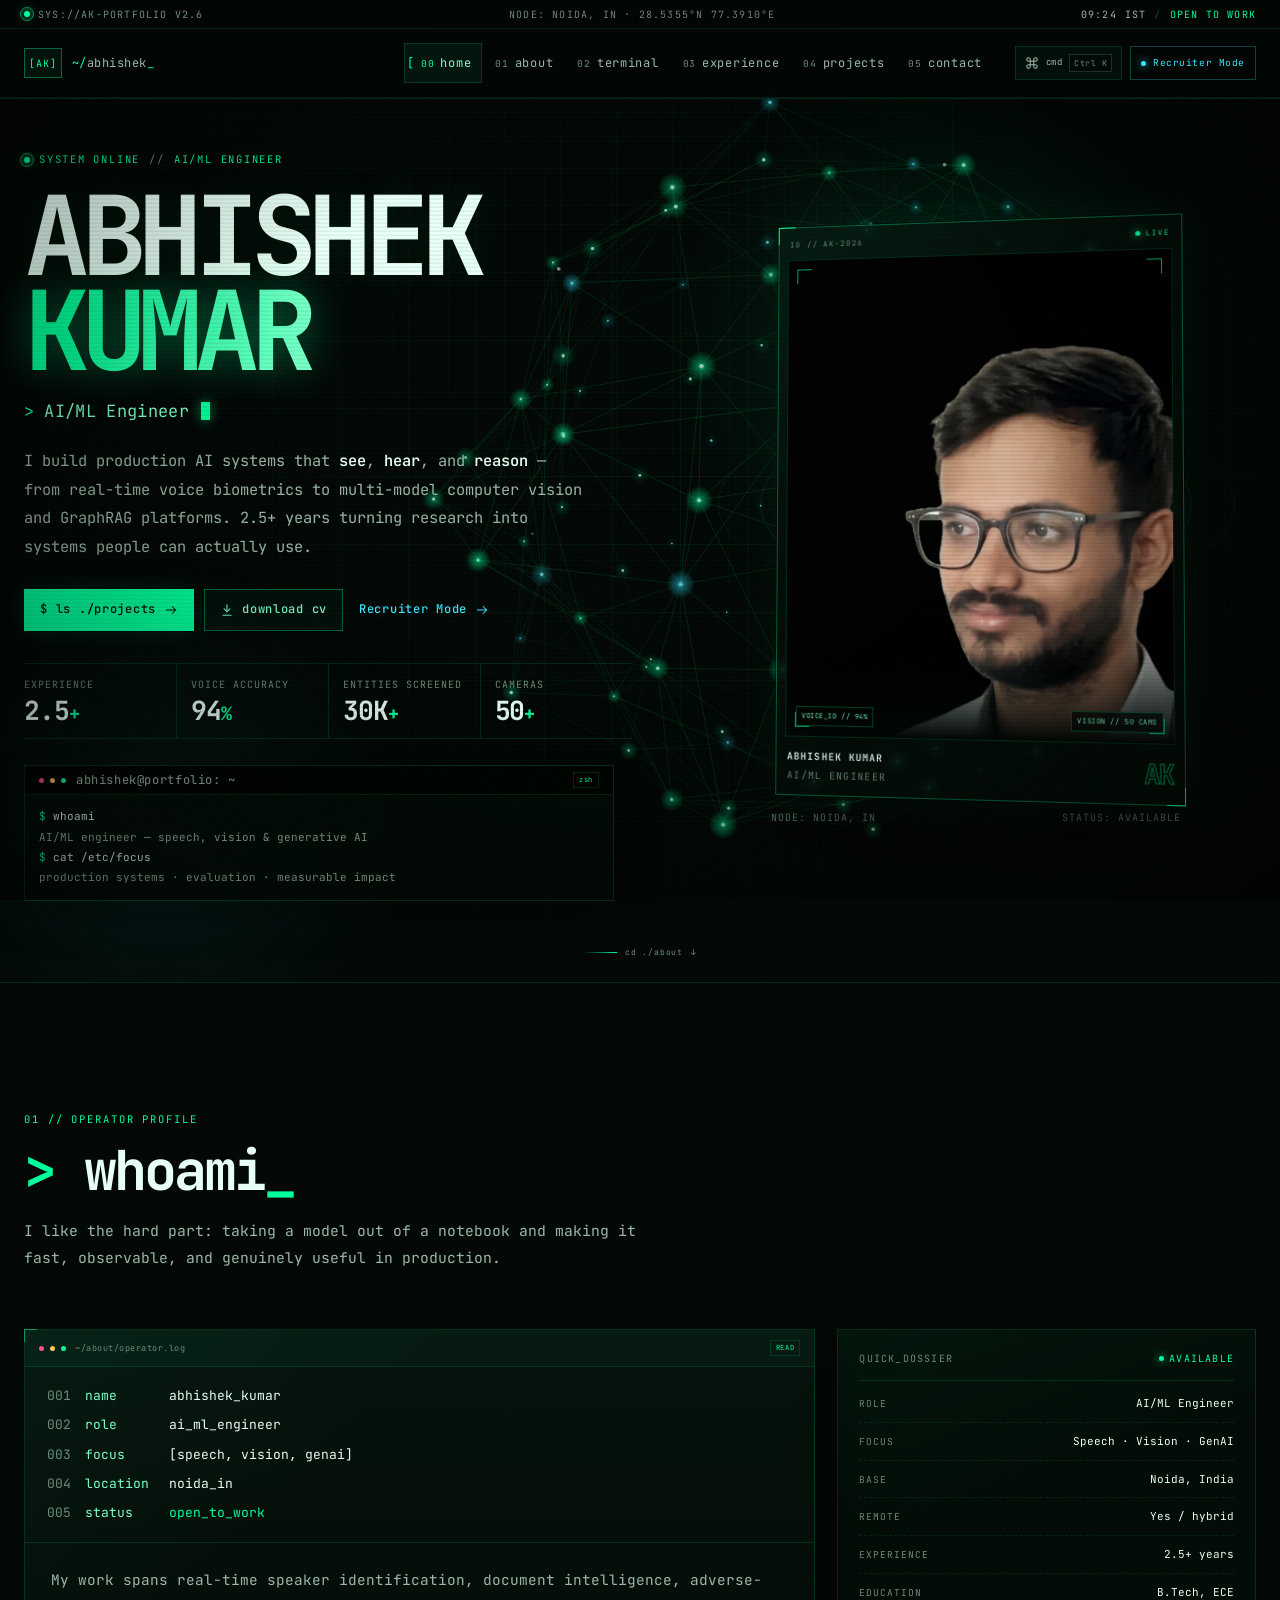
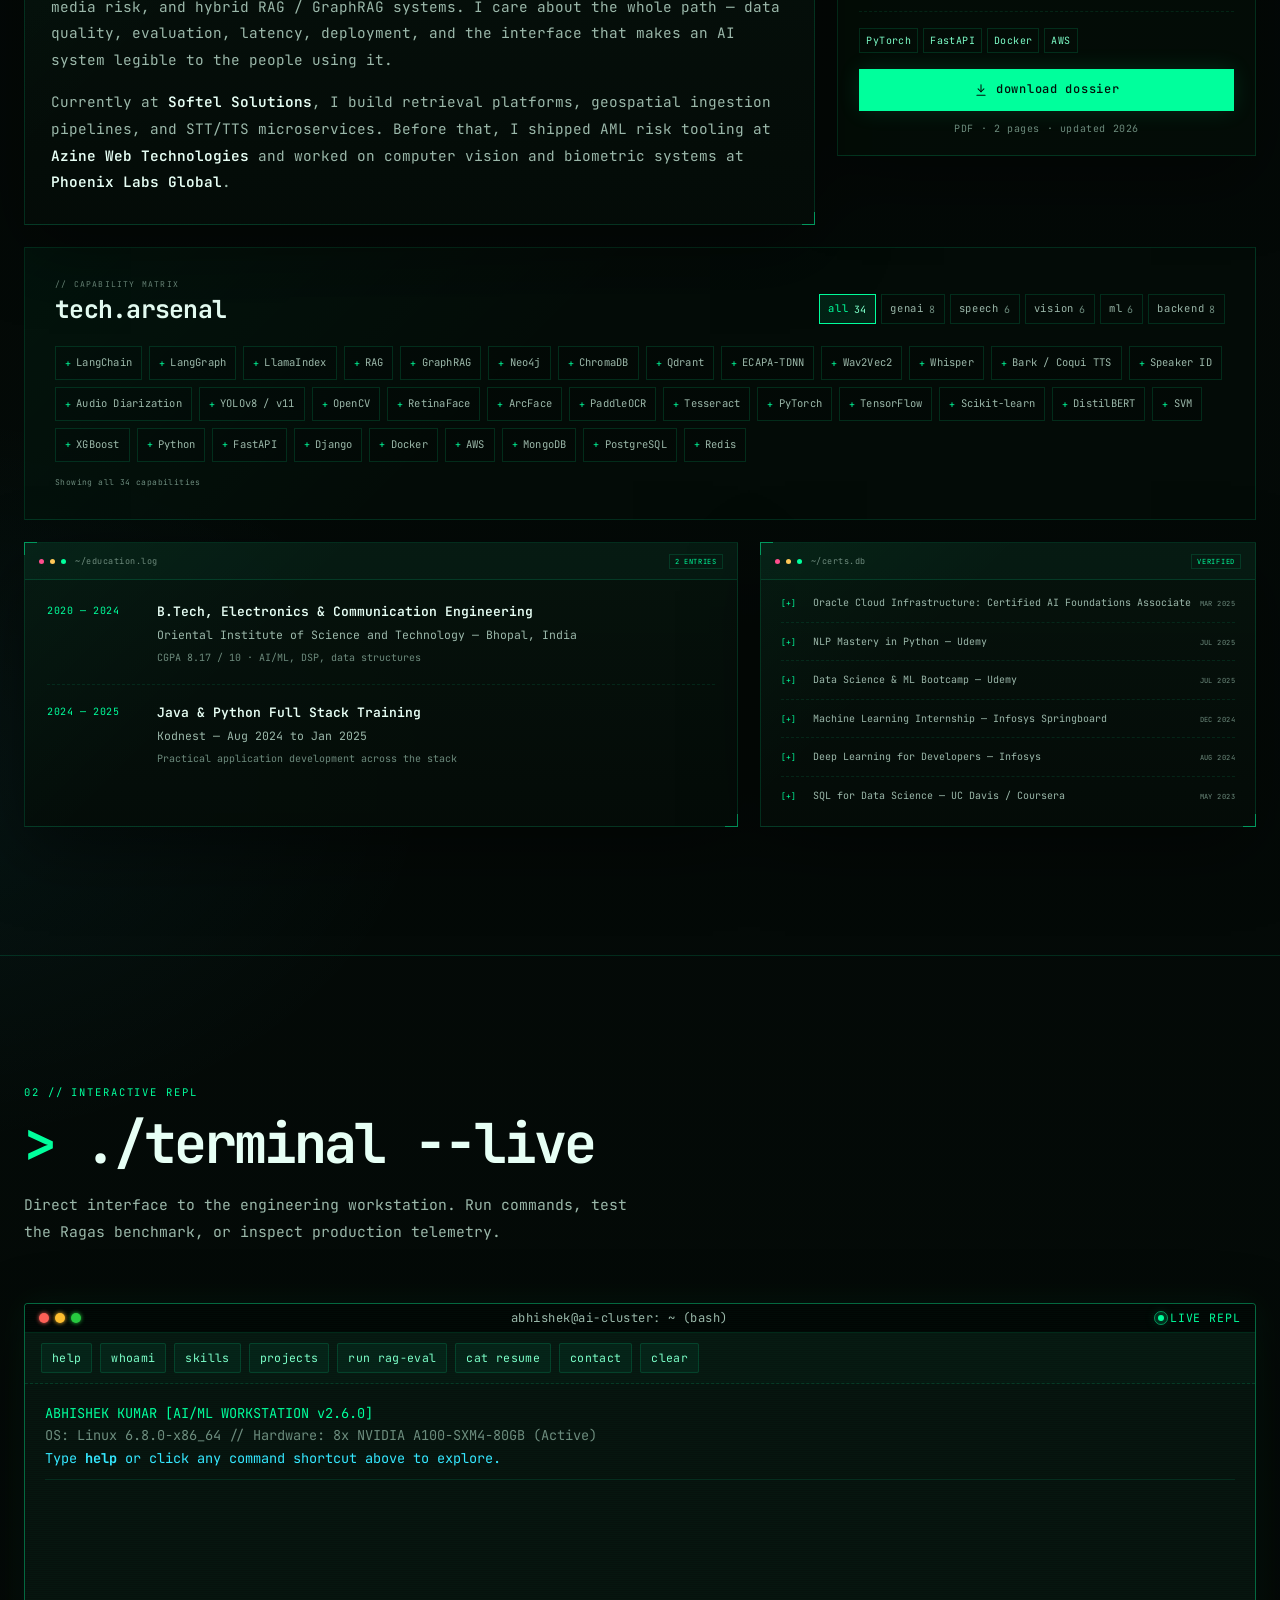
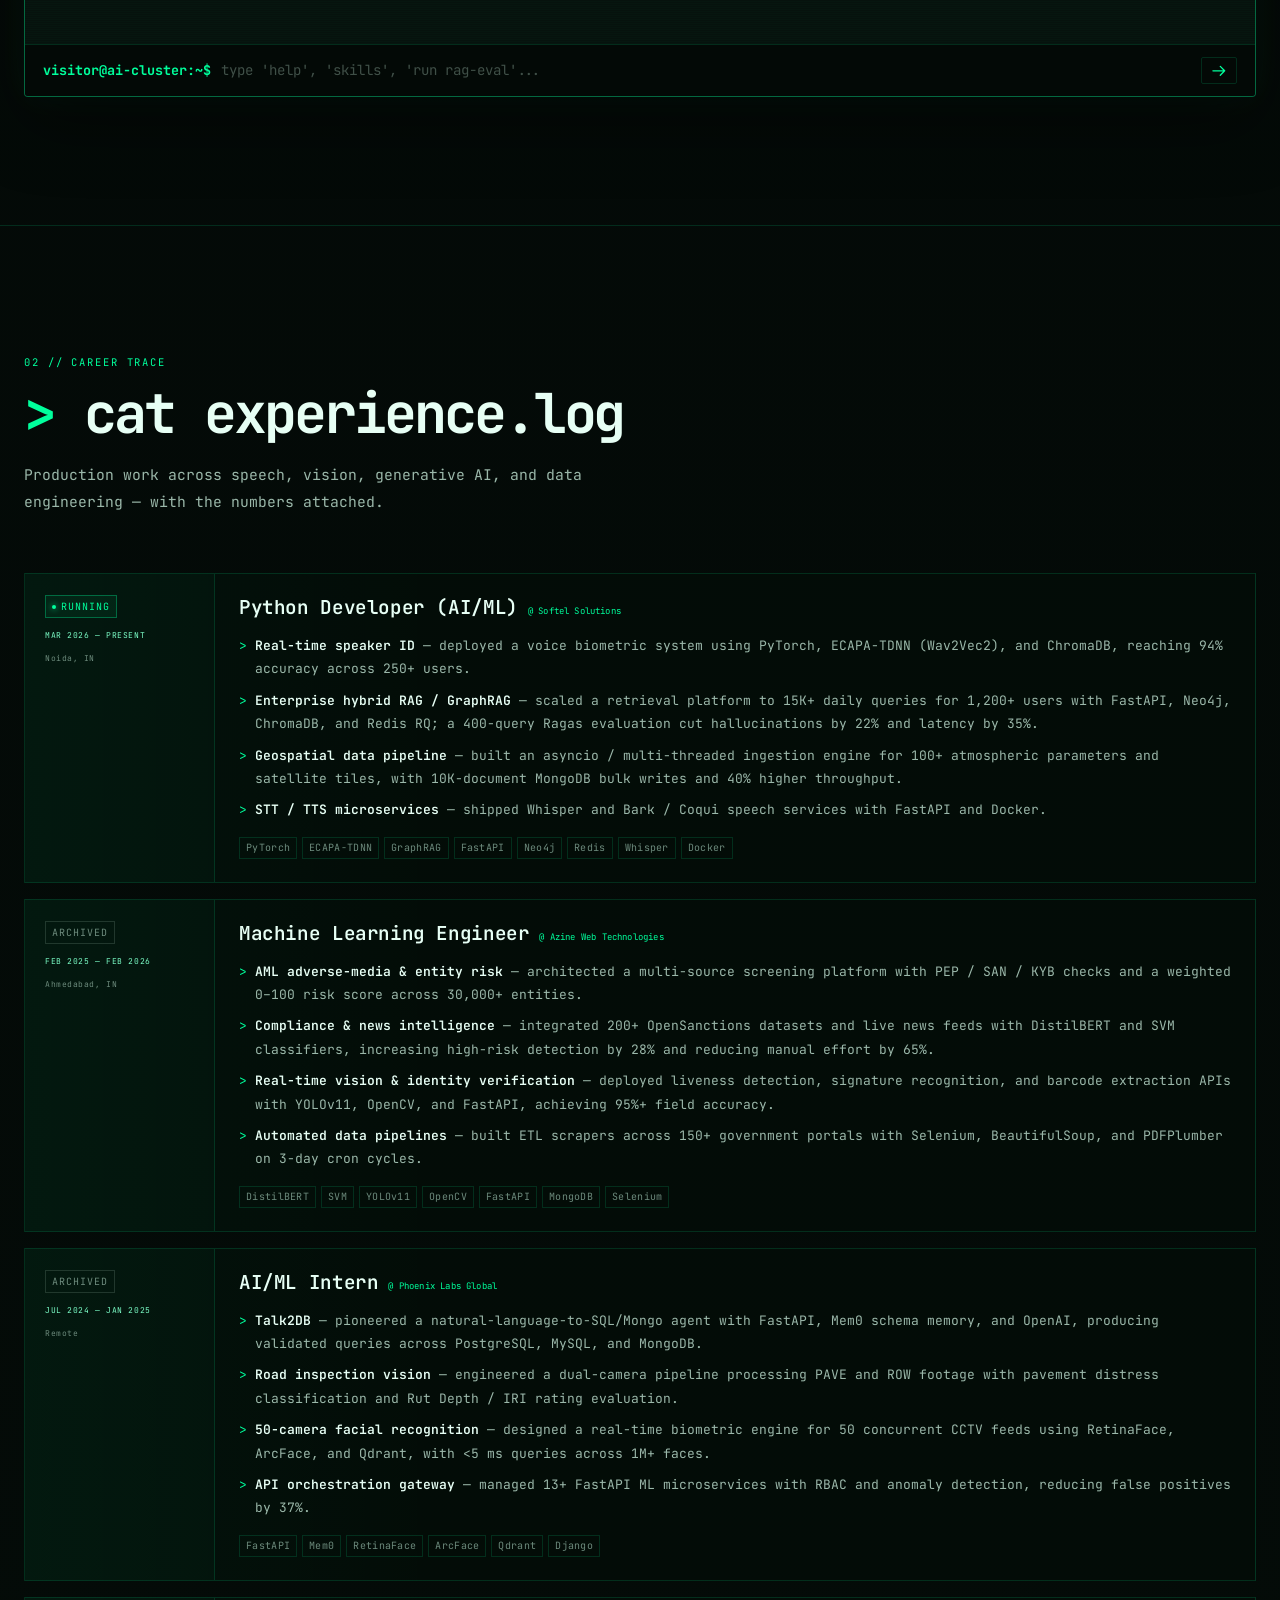
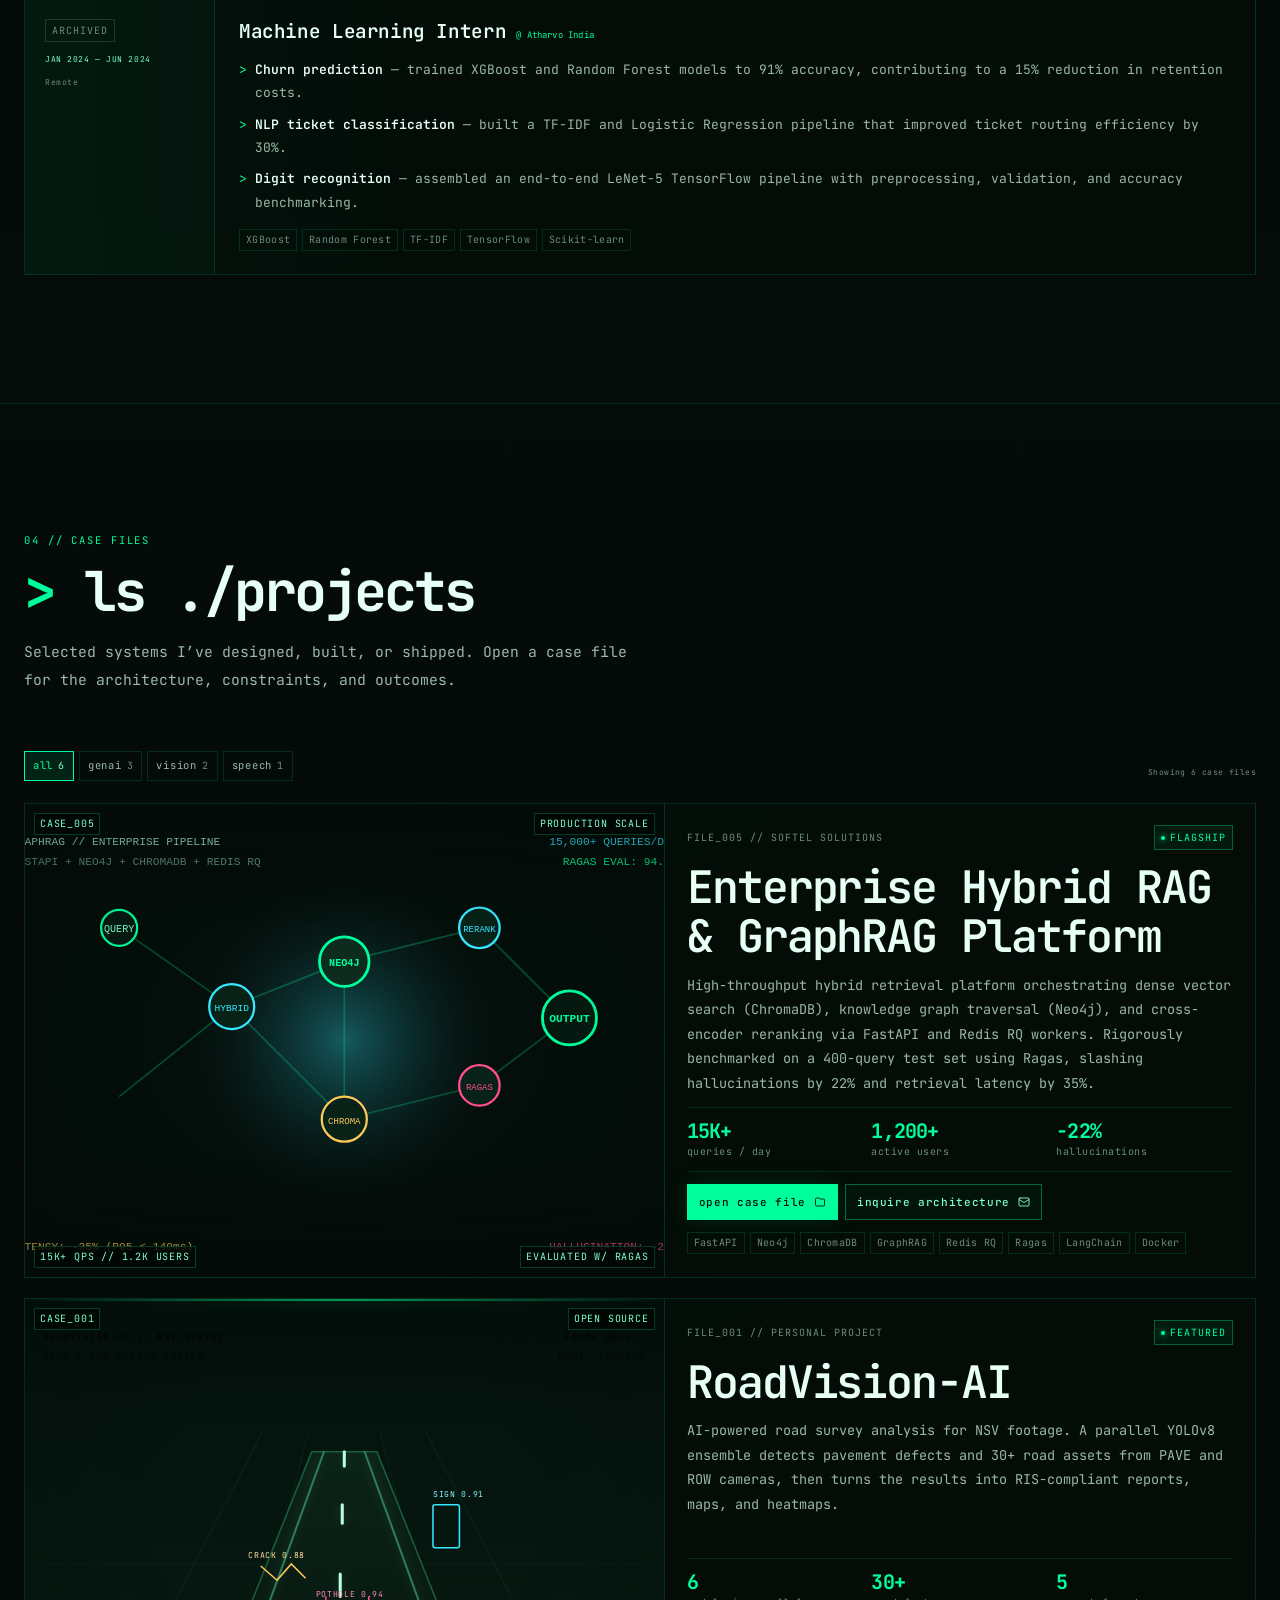
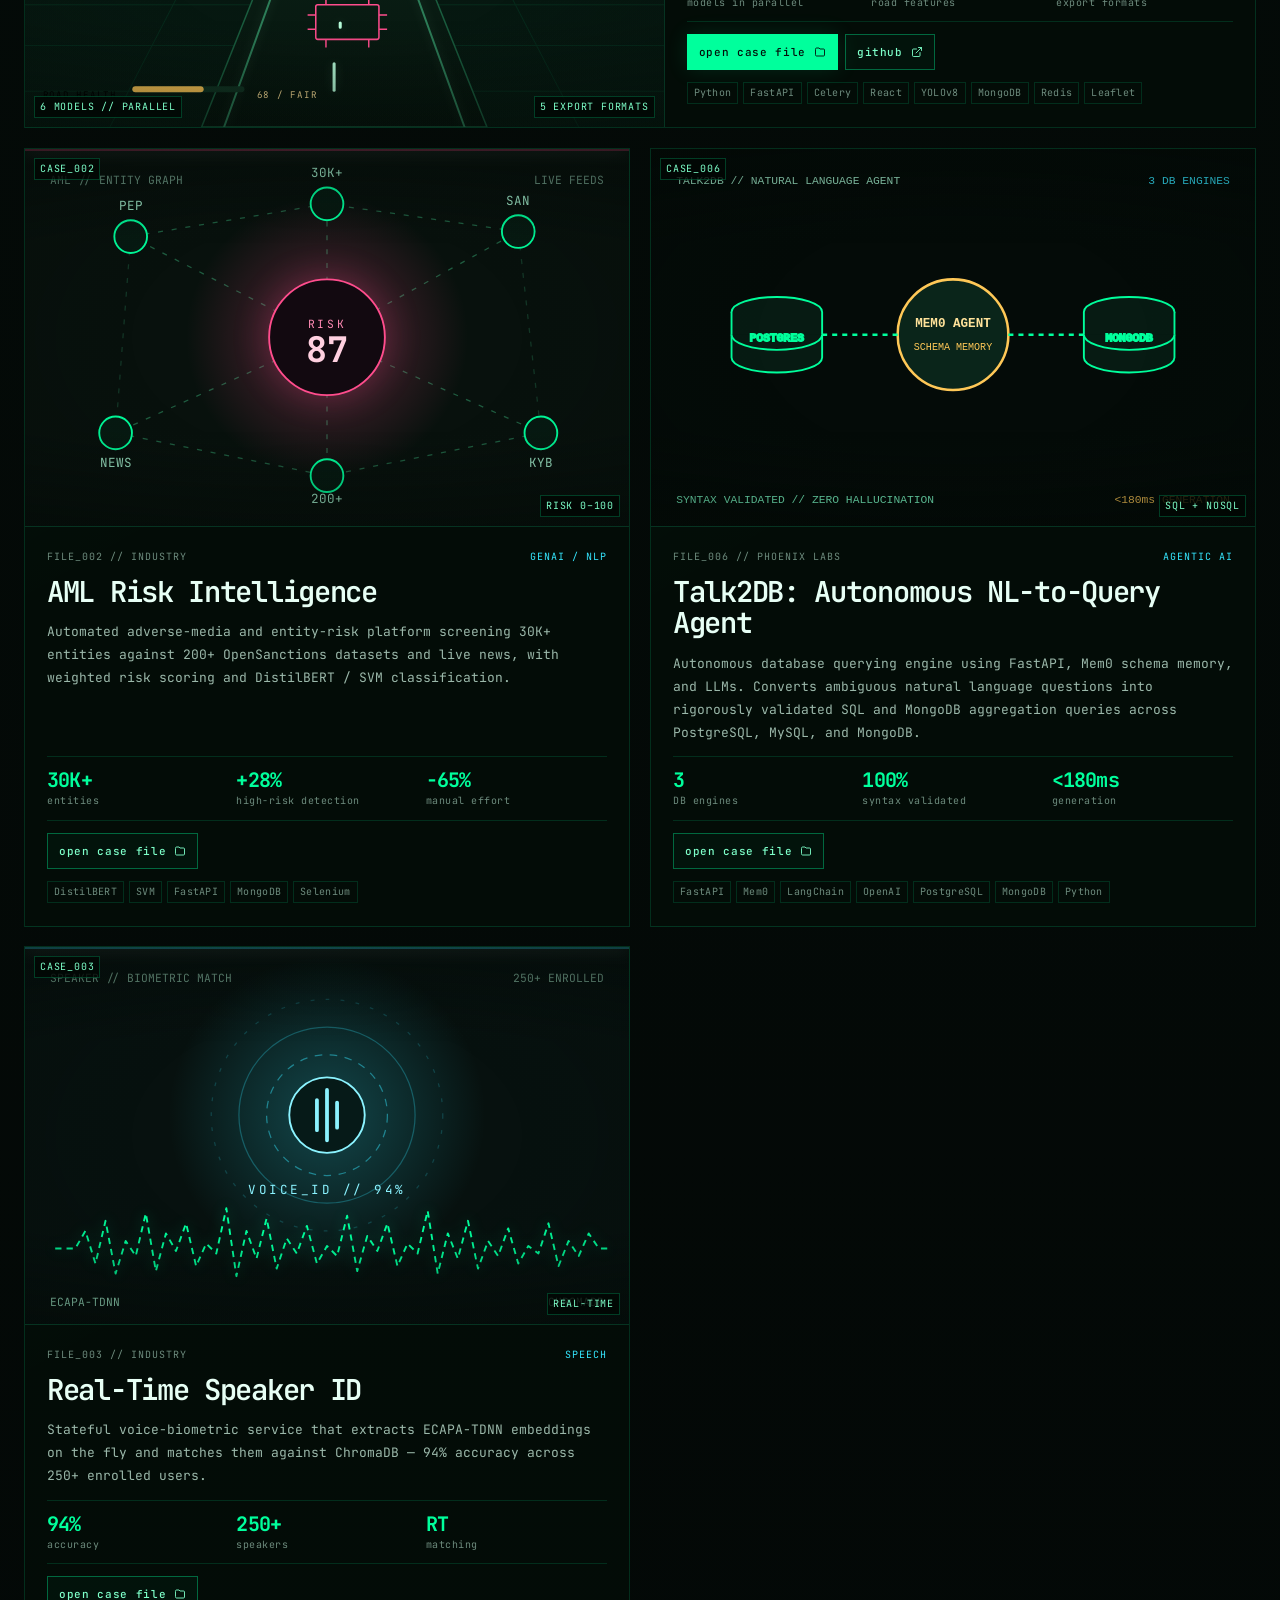
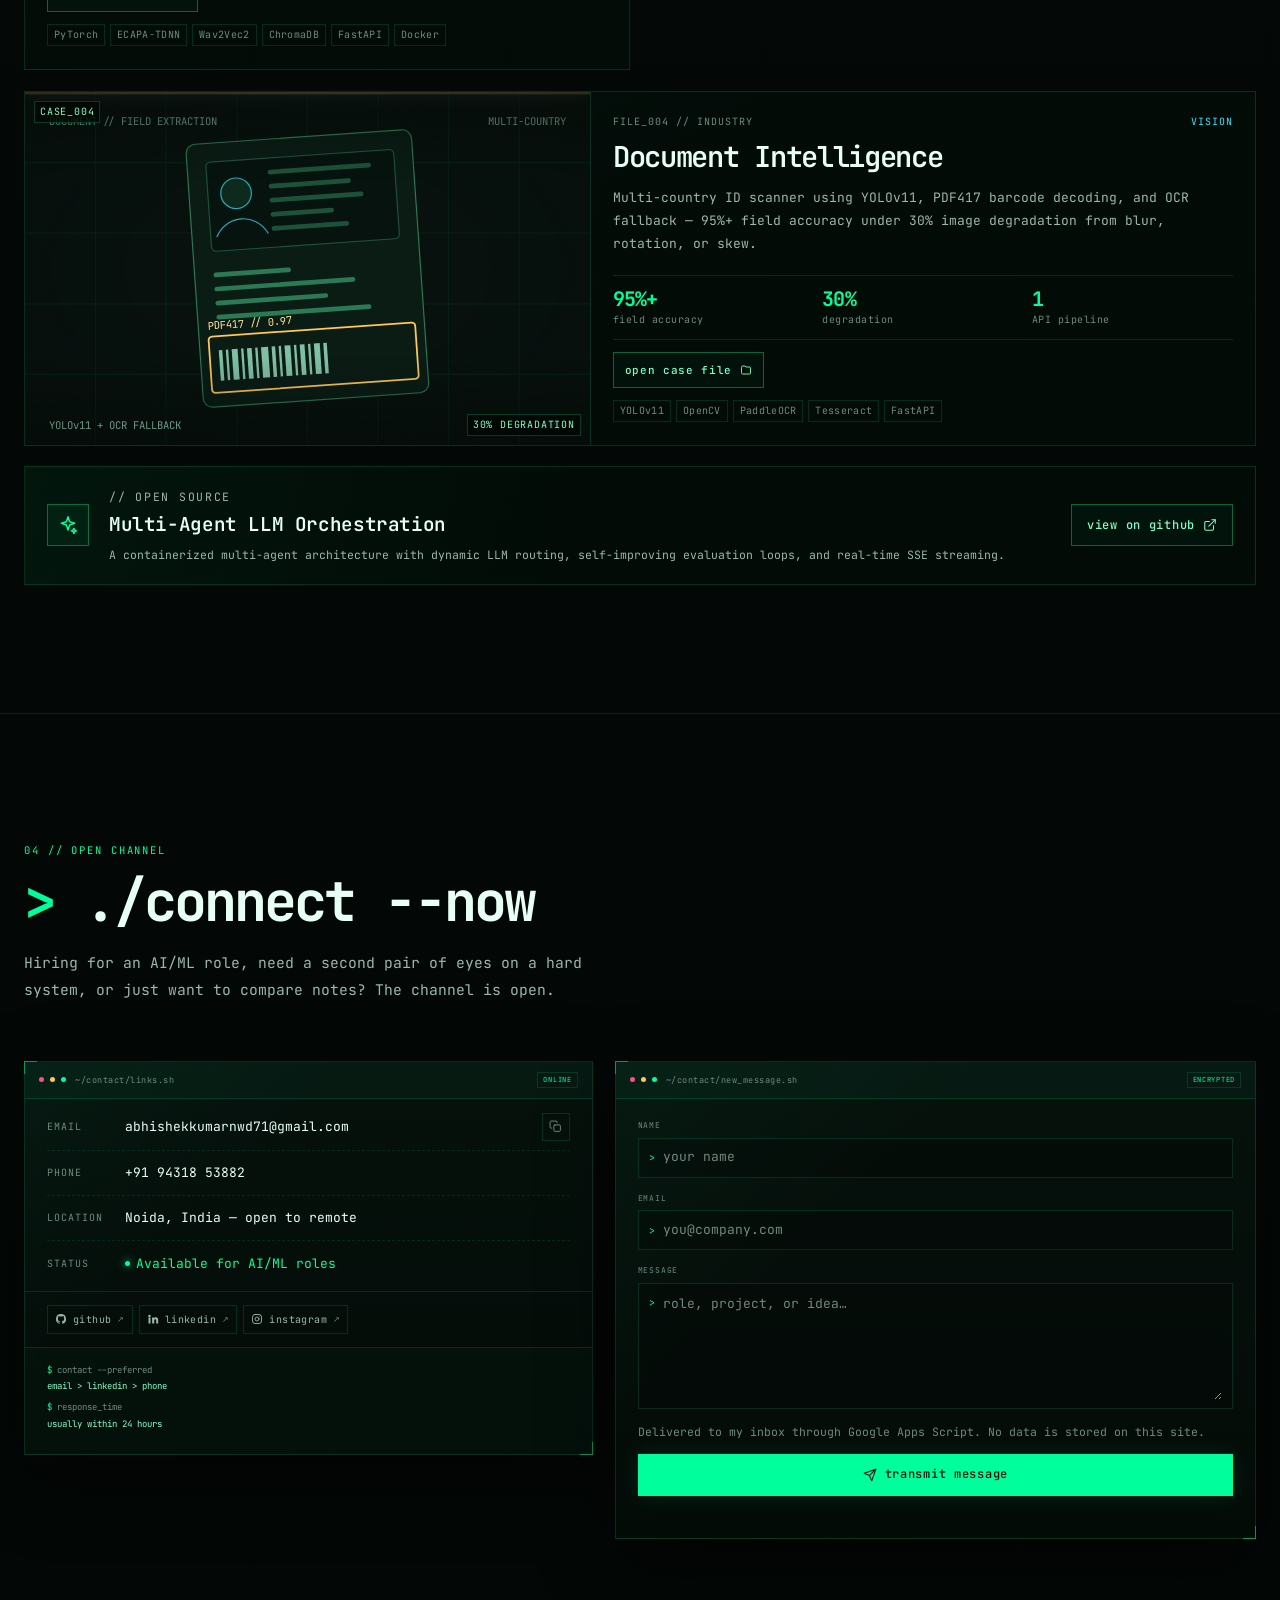
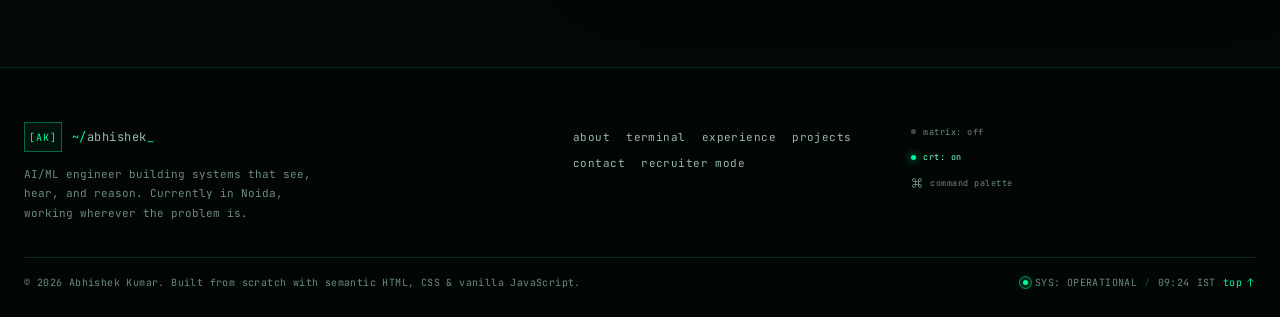
==== hacker.html @ 0c3302c2 "Initial portfolio commit" ====
<!DOCTYPE html>
<html lang="en">
  <head>
    <meta charset="UTF-8">
    <meta name="viewport" content="width=device-width, initial-scale=1.0">
    <title>Abhishek Kumar // AI/ML Engineer — Hacker Mode</title>
    <meta name="description" content="Hacker Mode portfolio of Abhishek Kumar, an AI/ML engineer building production speech, vision, and generative AI systems. Explore the 3D terminal, case files, and interactive command palette.">
    <meta name="author" content="Abhishek Kumar">
    <meta name="theme-color" content="#030806">
    <meta name="color-scheme" content="dark">
    <meta name="robots" content="noindex, follow">

    <meta property="og:type" content="website">
    <meta property="og:site_name" content="Abhishek Kumar — Hacker Mode">
    <meta property="og:title" content="Abhishek Kumar // AI/ML Engineer — Hacker Mode">
    <meta property="og:description" content="A fully interactive, terminal-inspired portfolio: 3D neural hero, case files, and production AI systems.">
    <meta property="og:url" content="https://personal-portfolio-jet-nine.vercel.app/hacker.html">
    <meta property="og:image" content="https://personal-portfolio-jet-nine.vercel.app/images/og-cover.jpg">
    <meta name="twitter:card" content="summary_large_image">
    <meta name="twitter:title" content="Abhishek Kumar // AI/ML Engineer — Hacker Mode">
    <meta name="twitter:description" content="A fully interactive, terminal-inspired portfolio: 3D neural hero, case files, and production AI systems.">
    <meta name="twitter:image" content="https://personal-portfolio-jet-nine.vercel.app/images/og-cover.jpg">

    <link rel="icon" type="image/x-icon" href="images/favicon.ico">
    <link rel="apple-touch-icon" href="images/apple-touch-icon.png">
    <link rel="preload" as="font" type="font/woff2" href="fonts/jetbrains-mono-latin-variable.woff2" crossorigin>
    <link rel="preload" as="image" href="images/mobile-bg.webp" fetchpriority="high">
    <link rel="stylesheet" href="hacker.css">
    <script>document.documentElement.classList.add('js');</script>

    <script type="application/ld+json">
      {
        "@context": "https://schema.org",
        "@type": "Person",
        "name": "Abhishek Kumar",
        "jobTitle": "AI/ML Engineer",
        "description": "AI/ML engineer building production speech, vision, and generative AI systems.",
        "url": "https://personal-portfolio-jet-nine.vercel.app/hacker.html",
        "image": "https://personal-portfolio-jet-nine.vercel.app/images/og-cover.jpg",
        "email": "mailto:abhishekkumarnwd71@gmail.com",
        "telephone": "+91-94318-53882",
        "address": {
          "@type": "PostalAddress",
          "addressLocality": "Noida",
          "addressRegion": "Uttar Pradesh",
          "addressCountry": "IN"
        },
        "alumniOf": {
          "@type": "CollegeOrUniversity",
          "name": "Oriental Institute of Science and Technology"
        },
        "sameAs": [
          "https://github.com/abhish12345",
          "https://www.linkedin.com/in/abhishek-kumar-a26b3522a/"
        ],
        "knowsAbout": [
          "Machine Learning",
          "Speech Recognition",
          "Speaker Identification",
          "Computer Vision",
          "Retrieval-Augmented Generation",
          "GraphRAG",
          "PyTorch",
          "FastAPI",
          "Docker",
          "AWS"
        ]
      }
    </script>
  </head>
  <body>
    <a class="skip-link" href="#main">Skip to main content</a>

    <svg class="svg-sprite" xmlns="http://www.w3.org/2000/svg" aria-hidden="true" focusable="false">
      <symbol id="i-menu" viewBox="0 0 24 24"><path d="M4 7h16M4 12h16M4 17h16"/></symbol>
      <symbol id="i-close" viewBox="0 0 24 24"><path d="M18 6 6 18M6 6l12 12"/></symbol>
      <symbol id="i-command" viewBox="0 0 24 24"><path d="M9 6a3 3 0 1 0-3 3h12a3 3 0 1 0-3-3v12a3 3 0 1 0 3-3H6a3 3 0 1 0 3 3Z"/></symbol>
      <symbol id="i-search" viewBox="0 0 24 24"><circle cx="11" cy="11" r="7"/><path d="m20 20-3.5-3.5"/></symbol>
      <symbol id="i-arrow-right" viewBox="0 0 24 24"><path d="M4 12h16M14 6l6 6-6 6"/></symbol>
      <symbol id="i-arrow-up" viewBox="0 0 24 24"><path d="M12 20V4M6 10l6-6 6 6"/></symbol>
      <symbol id="i-download" viewBox="0 0 24 24"><path d="M12 3v12"/><path d="m7 10 5 5 5-5"/><path d="M5 21h14"/></symbol>
      <symbol id="i-external" viewBox="0 0 24 24"><path d="M15 3h6v6"/><path d="M10 14 21 3"/><path d="M18 13v6a2 2 0 0 1-2 2H5a2 2 0 0 1-2-2V8a2 2 0 0 1 2-2h6"/></symbol>
      <symbol id="i-github" viewBox="0 0 24 24"><path d="M12 2a10 10 0 0 0-3.16 19.49c.5.09.68-.22.68-.48v-1.7c-2.78.6-3.37-1.34-3.37-1.34-.45-1.16-1.11-1.47-1.11-1.47-.91-.62.07-.61.07-.61 1 .07 1.53 1.03 1.53 1.03.9 1.53 2.36 1.09 2.93.83.09-.65.35-1.09.64-1.34-2.22-.25-4.56-1.11-4.56-4.94 0-1.09.39-1.98 1.03-2.68-.1-.25-.45-1.27.1-2.65 0 0 .84-.27 2.75 1.02a9.5 9.5 0 0 1 5 0c1.91-1.29 2.75-1.02 2.75-1.02.55 1.38.2 2.4.1 2.65.64.7 1.03 1.59 1.03 2.68 0 3.84-2.34 4.69-4.57 4.94.36.31.68.92.68 1.85v2.74c0 .27.18.58.69.48A10 10 0 0 0 12 2Z"/></symbol>
      <symbol id="i-linkedin" viewBox="0 0 24 24"><path d="M4.98 3.5a2.5 2.5 0 1 1 0 5 2.5 2.5 0 0 1 0-5ZM3 9h4v12H3zM10 9h3.8v1.7h.05c.53-1 1.83-2.05 3.77-2.05 4.03 0 4.78 2.65 4.78 6.1V21h-4v-5.5c0-1.31-.02-3-1.83-3-1.83 0-2.11 1.43-2.11 2.9V21h-4z"/></symbol>
      <symbol id="i-instagram" viewBox="0 0 24 24"><rect x="3" y="3" width="18" height="18" rx="5"/><circle cx="12" cy="12" r="4"/><circle cx="17.5" cy="6.5" r=".8" fill="currentColor" stroke="none"/></symbol>
      <symbol id="i-mail" viewBox="0 0 24 24"><rect x="2" y="4" width="20" height="16" rx="2"/><path d="m2 7 10 6 10-6"/></symbol>
      <symbol id="i-phone" viewBox="0 0 24 24"><path d="M22 16.9v3a2 2 0 0 1-2.2 2 19.8 19.8 0 0 1-8.6-3.1 19.4 19.4 0 0 1-6-6A19.8 19.8 0 0 1 2.1 4.2 2 2 0 0 1 4.1 2h3a2 2 0 0 1 2 1.7c.1.9.3 1.8.6 2.6a2 2 0 0 1-.5 2.1L8 9.6a16 16 0 0 0 6.4 6.4l1.2-1.2a2 2 0 0 1 2.1-.5c.8.3 1.7.5 2.6.6a2 2 0 0 1 1.7 2Z"/></symbol>
      <symbol id="i-pin" viewBox="0 0 24 24"><path d="M20 10c0 6-8 12-8 12S4 16 4 10a8 8 0 1 1 16 0Z"/><circle cx="12" cy="10" r="3"/></symbol>
      <symbol id="i-copy" viewBox="0 0 24 24"><rect x="9" y="9" width="12" height="12" rx="2"/><path d="M5 15H4a2 2 0 0 1-2-2V4a2 2 0 0 1 2-2h9a2 2 0 0 1 2 2v1"/></symbol>
      <symbol id="i-check" viewBox="0 0 24 24"><path d="m5 12 4 4L19 6"/></symbol>
      <symbol id="i-file" viewBox="0 0 24 24"><path d="M14 2H6a2 2 0 0 0-2 2v16a2 2 0 0 0 2 2h12a2 2 0 0 0 2-2V8Z"/><path d="M14 2v6h6M8 13h8M8 17h5"/></symbol>
      <symbol id="i-eye" viewBox="0 0 24 24"><path d="M2 12s3.5-7 10-7 10 7 10 7-3.5 7-10 7S2 12 2 12Z"/><circle cx="12" cy="12" r="3"/></symbol>
      <symbol id="i-mic" viewBox="0 0 24 24"><rect x="9" y="2" width="6" height="12" rx="3"/><path d="M5 10a7 7 0 0 0 14 0"/><path d="M12 19v3M8 22h8"/></symbol>
      <symbol id="i-shield" viewBox="0 0 24 24"><path d="M12 22s8-4 8-10V5l-8-3-8 3v7c0 6 8 10 8 10Z"/><path d="m9 12 2 2 4-4"/></symbol>
      <symbol id="i-cpu" viewBox="0 0 24 24"><rect x="6" y="6" width="12" height="12" rx="2"/><path d="M9 1v3M15 1v3M9 20v3M15 20v3M1 9h3M1 15h3M20 9h3M20 15h3"/><rect x="10" y="10" width="4" height="4"/></symbol>
      <symbol id="i-terminal" viewBox="0 0 24 24"><rect x="2" y="3" width="20" height="18" rx="2"/><path d="m7 9 3 3-3 3M13 15h4"/></symbol>
      <symbol id="i-folder" viewBox="0 0 24 24"><path d="M3 6a2 2 0 0 1 2-2h5l2 2h7a2 2 0 0 1 2 2v10a2 2 0 0 1-2 2H5a2 2 0 0 1-2-2Z"/></symbol>
      <symbol id="i-spark" viewBox="0 0 24 24"><path d="m12 2 1.9 6.1L20 10l-6.1 1.9L12 18l-1.9-6.1L4 10l6.1-1.9Z"/><path d="m19 16 .9 2.1L22 19l-2.1.9L19 22l-.9-2.1L16 19l2.1-.9Z"/></symbol>
      <symbol id="i-send" viewBox="0 0 24 24"><path d="m22 2-7 20-4-9-9-4Z"/><path d="M22 2 11 13"/></symbol>
      <symbol id="i-globe" viewBox="0 0 24 24"><circle cx="12" cy="12" r="9"/><path d="M3 12h18M12 3a14 14 0 0 1 0 18M12 3a14 14 0 0 0 0 18"/></symbol>
    </svg>

    <div class="boot" id="boot-screen" aria-hidden="true" hidden>
      <div class="boot__inner">
        <div class="boot__logo">AK<span>_</span>OS</div>
        <p class="boot__title">PORTFOLIO BOOT SEQUENCE // v2.6</p>
        <div class="boot__log">
          <p><span>[ OK ]</span> mounting /dev/portfolio</p>
          <p><span>[ OK ]</span> loading neural canvas</p>
          <p><span>[ OK ]</span> verifying identity: abhishek_kumar</p>
          <p class="boot__grant">&gt; access granted</p>
        </div>
        <div class="boot__progress"><span id="boot-progress"></span></div>
        <p class="boot__hint">press any key to skip</p>
      </div>
    </div>

    <div class="fx-layer" aria-hidden="true">
      <canvas id="matrix-canvas"></canvas>
      <div class="fx-scanlines"></div>
      <div class="fx-noise"></div>
      <div class="fx-vignette"></div>
    </div>

    <header class="site-header" id="top">
      <div class="status-bar">
        <div class="container status-bar__inner">
          <span class="sys-id"><span class="status-dot" aria-hidden="true"></span> SYS://AK-PORTFOLIO v2.6</span>
          <span class="status-bar__mid">NODE: NOIDA, IN &middot; 28.5355&deg;N 77.3910&deg;E</span>
          <span class="status-bar__right"><span id="clock">--:--</span> IST <span class="sep">/</span> <span class="availability">OPEN TO WORK</span></span>
        </div>
      </div>
      <nav class="main-nav container" aria-label="Main navigation">
        <a class="brand" href="#home" aria-label="Abhishek Kumar — back to top">
          <span class="brand__mark" aria-hidden="true">[AK]</span>
          <span class="brand__text"><span class="brand__prompt">~/</span>abhishek<span class="brand__cursor" aria-hidden="true">_</span></span>
        </a>

        <button class="nav-toggle" type="button" aria-label="Open menu" aria-controls="nav-menu" aria-expanded="false">
          <svg class="icon" aria-hidden="true"><use href="#i-menu"></use></svg>
        </button>

        <div class="nav-drawer" id="nav-menu">
          <div class="nav-drawer__head">
            <span>// NAVIGATE</span>
            <button class="nav-close" type="button" aria-label="Close menu" data-close-nav>
              <svg class="icon" aria-hidden="true"><use href="#i-close"></use></svg>
            </button>
          </div>
          <ul class="nav-links">
            <li><a class="nav-link active" href="#home" aria-current="page"><span>00</span>home</a></li>
            <li><a class="nav-link" href="#about"><span>01</span>about</a></li>
            <li><a class="nav-link" href="#terminal"><span>02</span>terminal</a></li>
            <li><a class="nav-link" href="#experience"><span>03</span>experience</a></li>
            <li><a class="nav-link" href="#projects"><span>04</span>projects</a></li>
            <li><a class="nav-link" href="#contact"><span>05</span>contact</a></li>
          </ul>
          <div class="nav-drawer__foot">
            <a class="recruiter-link" href="index.html">Recruiter Mode <svg class="icon" aria-hidden="true"><use href="#i-arrow-right"></use></svg></a>
            <p>clean layout &middot; same experience &middot; no terminal</p>
          </div>
        </div>

        <div class="nav-actions">
          <button class="palette-trigger" type="button" data-open-palette aria-label="Open command palette">
            <svg class="icon" aria-hidden="true"><use href="#i-command"></use></svg>
            <span class="palette-trigger__label">cmd</span>
            <kbd>Ctrl K</kbd>
          </button>
          <a class="recruiter-link recruiter-link--nav" href="index.html">
            <span class="recruiter-link__dot" aria-hidden="true"></span>Recruiter Mode
          </a>
        </div>
      </nav>
      <div class="scroll-progress" aria-hidden="true"><span id="scroll-progress-bar"></span></div>
    </header>
    <div class="nav-backdrop" data-close-nav></div>

    <main id="main" tabindex="-1">
      <section class="hero" id="home" aria-labelledby="hero-title">
        <canvas class="hero-canvas" id="scene-canvas" aria-hidden="true"></canvas>
        <div class="hero-grid" aria-hidden="true"></div>
        <div class="hero-glow hero-glow--a" aria-hidden="true"></div>
        <div class="hero-glow hero-glow--b" aria-hidden="true"></div>

        <div class="container hero-inner">
          <div class="hero-copy">
            <p class="eyebrow" data-reveal><span class="status-dot" aria-hidden="true"></span> SYSTEM ONLINE <span class="eyebrow__sep">//</span> AI/ML ENGINEER</p>
            <h1 class="hero-title" id="hero-title" data-text="ABHISHEK KUMAR">
              <span class="hero-title__line">ABHISHEK</span>
              <span class="hero-title__line hero-title__line--accent">KUMAR</span>
            </h1>
            <p class="hero-role">
              <span class="prompt" aria-hidden="true">&gt;</span>
              <span class="sr-only">AI/ML Engineer specializing in speech, vision, and generative AI.</span>
              <span class="typed-role" aria-hidden="true">AI/ML Engineer</span><span class="typed-cursor" aria-hidden="true"></span>
            </p>
            <p class="hero-lede" data-reveal>I build production AI systems that <strong>see</strong>, <strong>hear</strong>, and <strong>reason</strong> &mdash; from real-time voice biometrics to multi-model computer vision and GraphRAG platforms. 2.5+ years turning research into systems people can actually use.</p>
            <div class="hero-actions" data-reveal>
              <a class="btn btn--primary" href="#projects"><span aria-hidden="true">$</span> ls ./projects <svg class="icon" aria-hidden="true"><use href="#i-arrow-right"></use></svg></a>
              <a class="btn btn--ghost" href="images/Abhishek_Kumar_CV.pdf" download="Abhishek_Kumar_CV.pdf"><svg class="icon" aria-hidden="true"><use href="#i-download"></use></svg> download cv</a>
              <a class="btn btn--text" href="index.html">Recruiter Mode <svg class="icon" aria-hidden="true"><use href="#i-arrow-right"></use></svg></a>
            </div>
            <dl class="hero-stats" data-reveal>
              <div><dt>Experience</dt><dd>2.5<span>+</span></dd></div>
              <div><dt>Voice accuracy</dt><dd>94<span>%</span></dd></div>
              <div><dt>Entities screened</dt><dd>30K<span>+</span></dd></div>
              <div><dt>Cameras</dt><dd>50<span>+</span></dd></div>
            </dl>
            <div class="hero-terminal" data-reveal>
              <div class="terminal-bar" aria-hidden="true"><span class="terminal-dots"><i></i><i></i><i></i></span><span>abhishek@portfolio: ~</span><span class="terminal-bar__tag">zsh</span></div>
              <div class="terminal-body">
                <p><span class="t-prompt">$</span> whoami</p>
                <p class="t-out">AI/ML engineer &mdash; speech, vision &amp; generative AI</p>
                <p><span class="t-prompt">$</span> cat /etc/focus</p>
                <p class="t-out">production systems &middot; evaluation &middot; measurable impact</p>
              </div>
            </div>
          </div>

          <div class="hero-visual" data-reveal>
            <figure class="operator">
              <div class="operator__orbit operator__orbit--one" aria-hidden="true"></div>
              <div class="operator__orbit operator__orbit--two" aria-hidden="true"></div>
              <div class="operator__frame" data-tilt>
                <div class="operator__hud" aria-hidden="true">
                  <span>ID // AK-2026</span><span class="live"><i></i> LIVE</span>
                </div>
                <div class="operator__portrait">
                  <img src="images/mobile-bg.webp" alt="Portrait of Abhishek Kumar" width="1080" height="1920" fetchpriority="high">
                  <div class="operator__scan" aria-hidden="true"></div>
                  <div class="operator__mesh" aria-hidden="true"></div>
                  <span class="hud-tag hud-tag--a" aria-hidden="true">VOICE_ID // 94%</span>
                  <span class="hud-tag hud-tag--b" aria-hidden="true">VISION // 50 CAMS</span>
                  <span class="hud-corner hud-corner--tl" aria-hidden="true"></span>
                  <span class="hud-corner hud-corner--tr" aria-hidden="true"></span>
                  <span class="hud-corner hud-corner--bl" aria-hidden="true"></span>
                  <span class="hud-corner hud-corner--br" aria-hidden="true"></span>
                </div>
                <div class="operator__caption">
                  <span><strong>ABHISHEK KUMAR</strong><small>AI/ML ENGINEER</small></span>
                  <span class="operator__sig" aria-hidden="true">AK</span>
                </div>
              </div>
              <p class="operator__meta" aria-hidden="true"><span>NODE: NOIDA, IN</span><span>STATUS: AVAILABLE</span></p>
            </figure>
          </div>
        </div>

        <a class="scroll-cue" href="#about"><span class="scroll-cue__line" aria-hidden="true"></span> cd ./about <span aria-hidden="true">&darr;</span></a>
      </section>
      <section class="section" id="about" aria-labelledby="about-title">
        <div class="container">
          <header class="section-head" data-reveal>
            <p class="section-kicker">01 // OPERATOR PROFILE</p>
            <h2 id="about-title"><span class="prompt" aria-hidden="true">&gt;</span> whoami<span class="section-cursor" aria-hidden="true">_</span></h2>
            <p class="section-lede">I like the hard part: taking a model out of a notebook and making it fast, observable, and genuinely useful in production.</p>
          </header>

          <div class="about-grid">
            <div class="panel panel--terminal" data-reveal>
              <div class="panel-bar">
                <span class="terminal-dots" aria-hidden="true"><i></i><i></i><i></i></span>
                <span>~/about/operator.log</span>
                <span class="panel-bar__tag">READ</span>
              </div>
              <div class="about-log" aria-hidden="true">
                <p><span class="log-num">001</span><span class="log-key">name</span><span class="log-val">abhishek_kumar</span></p>
                <p><span class="log-num">002</span><span class="log-key">role</span><span class="log-val">ai_ml_engineer</span></p>
                <p><span class="log-num">003</span><span class="log-key">focus</span><span class="log-val">[speech, vision, genai]</span></p>
                <p><span class="log-num">004</span><span class="log-key">location</span><span class="log-val">noida_in</span></p>
                <p><span class="log-num">005</span><span class="log-key">status</span><span class="log-val log-val--live">open_to_work</span></p>
              </div>
              <div class="about-copy">
                <p>My work spans real-time speaker identification, document intelligence, adverse-media risk, and hybrid RAG / GraphRAG systems. I care about the whole path &mdash; data quality, evaluation, latency, deployment, and the interface that makes an AI system legible to the people using it.</p>
                <p>Currently at <strong>Softel Solutions</strong>, I build retrieval platforms, geospatial ingestion pipelines, and STT/TTS microservices. Before that, I shipped AML risk tooling at <strong>Azine Web Technologies</strong> and worked on computer vision and biometric systems at <strong>Phoenix Labs Global</strong>.</p>
              </div>
            </div>

            <div class="dossier" data-reveal role="group" aria-label="Quick profile">
              <div class="dossier__head">
                <span>QUICK_DOSSIER</span>
                <span class="dossier__status"><i aria-hidden="true"></i> AVAILABLE</span>
              </div>
              <dl class="dossier__list">
                <div><dt>Role</dt><dd>AI/ML Engineer</dd></div>
                <div><dt>Focus</dt><dd>Speech &middot; Vision &middot; GenAI</dd></div>
                <div><dt>Base</dt><dd>Noida, India</dd></div>
                <div><dt>Remote</dt><dd>Yes / hybrid</dd></div>
                <div><dt>Experience</dt><dd>2.5+ years</dd></div>
                <div><dt>Education</dt><dd>B.Tech, ECE</dd></div>
              </dl>
              <div class="dossier__stack">
                <span>PyTorch</span><span>FastAPI</span><span>Docker</span><span>AWS</span>
              </div>
              <a class="btn btn--primary btn--full" href="images/Abhishek_Kumar_CV.pdf" download="Abhishek_Kumar_CV.pdf"><svg class="icon" aria-hidden="true"><use href="#i-download"></use></svg> download dossier</a>
              <p class="dossier__note">PDF &middot; 2 pages &middot; updated 2026</p>
            </div>
          </div>

          <div class="arsenal" data-reveal>
            <div class="arsenal__head">
              <div>
                <p class="mini-kicker">// CAPABILITY MATRIX</p>
                <h3>tech.arsenal</h3>
              </div>
              <div class="filter-group" role="group" aria-label="Filter skills by category">
                <button class="filter is-active" type="button" data-skill-filter="all" aria-pressed="true">all <span>34</span></button>
                <button class="filter" type="button" data-skill-filter="genai" aria-pressed="false">genai <span>8</span></button>
                <button class="filter" type="button" data-skill-filter="speech" aria-pressed="false">speech <span>6</span></button>
                <button class="filter" type="button" data-skill-filter="vision" aria-pressed="false">vision <span>6</span></button>
                <button class="filter" type="button" data-skill-filter="ml" aria-pressed="false">ml <span>6</span></button>
                <button class="filter" type="button" data-skill-filter="backend" aria-pressed="false">backend <span>8</span></button>
              </div>
            </div>
            <ul class="skill-grid" id="skill-grid">
              <li class="skill" data-cat="genai"><span aria-hidden="true">+</span>LangChain</li>
              <li class="skill" data-cat="genai"><span aria-hidden="true">+</span>LangGraph</li>
              <li class="skill" data-cat="genai"><span aria-hidden="true">+</span>LlamaIndex</li>
              <li class="skill" data-cat="genai"><span aria-hidden="true">+</span>RAG</li>
              <li class="skill" data-cat="genai"><span aria-hidden="true">+</span>GraphRAG</li>
              <li class="skill" data-cat="genai"><span aria-hidden="true">+</span>Neo4j</li>
              <li class="skill" data-cat="genai"><span aria-hidden="true">+</span>ChromaDB</li>
              <li class="skill" data-cat="genai"><span aria-hidden="true">+</span>Qdrant</li>
              <li class="skill" data-cat="speech"><span aria-hidden="true">+</span>ECAPA-TDNN</li>
              <li class="skill" data-cat="speech"><span aria-hidden="true">+</span>Wav2Vec2</li>
              <li class="skill" data-cat="speech"><span aria-hidden="true">+</span>Whisper</li>
              <li class="skill" data-cat="speech"><span aria-hidden="true">+</span>Bark / Coqui TTS</li>
              <li class="skill" data-cat="speech"><span aria-hidden="true">+</span>Speaker ID</li>
              <li class="skill" data-cat="speech"><span aria-hidden="true">+</span>Audio Diarization</li>
              <li class="skill" data-cat="vision"><span aria-hidden="true">+</span>YOLOv8 / v11</li>
              <li class="skill" data-cat="vision"><span aria-hidden="true">+</span>OpenCV</li>
              <li class="skill" data-cat="vision"><span aria-hidden="true">+</span>RetinaFace</li>
              <li class="skill" data-cat="vision"><span aria-hidden="true">+</span>ArcFace</li>
              <li class="skill" data-cat="vision"><span aria-hidden="true">+</span>PaddleOCR</li>
              <li class="skill" data-cat="vision"><span aria-hidden="true">+</span>Tesseract</li>
              <li class="skill" data-cat="ml"><span aria-hidden="true">+</span>PyTorch</li>
              <li class="skill" data-cat="ml"><span aria-hidden="true">+</span>TensorFlow</li>
              <li class="skill" data-cat="ml"><span aria-hidden="true">+</span>Scikit-learn</li>
              <li class="skill" data-cat="ml"><span aria-hidden="true">+</span>DistilBERT</li>
              <li class="skill" data-cat="ml"><span aria-hidden="true">+</span>SVM</li>
              <li class="skill" data-cat="ml"><span aria-hidden="true">+</span>XGBoost</li>
              <li class="skill" data-cat="backend"><span aria-hidden="true">+</span>Python</li>
              <li class="skill" data-cat="backend"><span aria-hidden="true">+</span>FastAPI</li>
              <li class="skill" data-cat="backend"><span aria-hidden="true">+</span>Django</li>
              <li class="skill" data-cat="backend"><span aria-hidden="true">+</span>Docker</li>
              <li class="skill" data-cat="backend"><span aria-hidden="true">+</span>AWS</li>
              <li class="skill" data-cat="backend"><span aria-hidden="true">+</span>MongoDB</li>
              <li class="skill" data-cat="backend"><span aria-hidden="true">+</span>PostgreSQL</li>
              <li class="skill" data-cat="backend"><span aria-hidden="true">+</span>Redis</li>
            </ul>
            <p class="filter-status" id="skill-status" role="status" aria-live="polite">Showing all 34 capabilities</p>
          </div>

          <div class="edu-grid">
            <div class="panel" data-reveal>
              <div class="panel-bar">
                <span class="terminal-dots" aria-hidden="true"><i></i><i></i><i></i></span>
                <span>~/education.log</span>
                <span class="panel-bar__tag">2 ENTRIES</span>
              </div>
              <ol class="edu-list">
                <li>
                  <span class="edu-date">2020 &mdash; 2024</span>
                  <div>
                    <h3>B.Tech, Electronics &amp; Communication Engineering</h3>
                    <p>Oriental Institute of Science and Technology &mdash; Bhopal, India</p>
                    <span class="edu-note">CGPA 8.17 / 10 &middot; AI/ML, DSP, data structures</span>
                  </div>
                </li>
                <li>
                  <span class="edu-date">2024 &mdash; 2025</span>
                  <div>
                    <h3>Java &amp; Python Full Stack Training</h3>
                    <p>Kodnest &mdash; Aug 2024 to Jan 2025</p>
                    <span class="edu-note">Practical application development across the stack</span>
                  </div>
                </li>
              </ol>
            </div>

            <div class="panel" data-reveal>
              <div class="panel-bar">
                <span class="terminal-dots" aria-hidden="true"><i></i><i></i><i></i></span>
                <span>~/certs.db</span>
                <span class="panel-bar__tag">VERIFIED</span>
              </div>
              <ul class="cert-list">
                <li><span class="cert-mark" aria-hidden="true">[+]</span><span>Oracle Cloud Infrastructure: Certified AI Foundations Associate</span><time datetime="2025-03">MAR 2025</time></li>
                <li><span class="cert-mark" aria-hidden="true">[+]</span><span>NLP Mastery in Python &mdash; Udemy</span><time datetime="2025-07">JUL 2025</time></li>
                <li><span class="cert-mark" aria-hidden="true">[+]</span><span>Data Science &amp; ML Bootcamp &mdash; Udemy</span><time datetime="2025-07">JUL 2025</time></li>
                <li><span class="cert-mark" aria-hidden="true">[+]</span><span>Machine Learning Internship &mdash; Infosys Springboard</span><time datetime="2024-12">DEC 2024</time></li>
                <li><span class="cert-mark" aria-hidden="true">[+]</span><span>Deep Learning for Developers &mdash; Infosys</span><time datetime="2024-08">AUG 2024</time></li>
                <li><span class="cert-mark" aria-hidden="true">[+]</span><span>SQL for Data Science &mdash; UC Davis / Coursera</span><time datetime="2023-05">MAY 2023</time></li>
              </ul>
            </div>
          </div>
        </div>
      </section>

            <section class="section" id="terminal" aria-labelledby="terminal-title">
        <div class="container">
          <header class="section-head" data-reveal>
            <p class="section-kicker">02 // INTERACTIVE REPL</p>
            <h2 id="terminal-title"><span class="prompt" aria-hidden="true">&gt;</span> ./terminal --live</h2>
            <p class="section-lede">Direct interface to the engineering workstation. Run commands, test the Ragas benchmark, or inspect production telemetry.</p>
          </header>

          <div class="interactive-terminal" data-reveal>
            <div class="terminal-bar">
              <div class="terminal-dots" aria-hidden="true">
                <span class="dot dot--red"></span>
                <span class="dot dot--yellow"></span>
                <span class="dot dot--green"></span>
              </div>
              <div class="terminal-bar__title">abhishek@ai-cluster: ~ (bash)</div>
              <div class="terminal-bar__status"><span class="status-dot"></span> LIVE REPL</div>
            </div>

            <!-- Quick Command Pills for 1-click execution -->
            <div class="cli-pills" role="toolbar" aria-label="Terminal command shortcuts">
              <button class="cli-pill" type="button" data-cli-cmd="help">help</button>
              <button class="cli-pill" type="button" data-cli-cmd="whoami">whoami</button>
              <button class="cli-pill" type="button" data-cli-cmd="skills">skills</button>
              <button class="cli-pill" type="button" data-cli-cmd="projects">projects</button>
              <button class="cli-pill" type="button" data-cli-cmd="run rag-eval">run rag-eval</button>
              <button class="cli-pill" type="button" data-cli-cmd="cat resume">cat resume</button>
              <button class="cli-pill" type="button" data-cli-cmd="contact">contact</button>
              <button class="cli-pill" type="button" data-cli-cmd="clear">clear</button>
            </div>

            <!-- Terminal Output Window -->
            <div class="terminal-screen" id="terminal-screen" tabindex="0" role="log" aria-live="polite" aria-label="Terminal output log">
              <div class="terminal-line banner-line">
                <span class="term-green">ABHISHEK KUMAR [AI/ML WORKSTATION v2.6.0]</span><br>
                <span class="term-dim">OS: Linux 6.8.0-x86_64 // Hardware: 8x NVIDIA A100-SXM4-80GB (Active)</span><br>
                <span class="term-cyan">Type <b>help</b> or click any command shortcut above to explore.</span>
              </div>
            </div>

            <!-- Terminal Input Line -->
            <form class="terminal-input-form" id="terminal-form" autocomplete="off">
              <span class="term-prompt">visitor@ai-cluster:~$</span>
              <input type="text" id="terminal-input" class="terminal-input" placeholder="type 'help', 'skills', 'run rag-eval'..." aria-label="Terminal command input" spellcheck="false" autocomplete="off" autocapitalize="none">
              <button type="submit" class="terminal-submit-btn" aria-label="Execute command"><svg class="icon" aria-hidden="true"><use href="#i-arrow-right"></use></svg></button>
            </form>
          </div>
        </div>
      </section>

      <section class="section" id="experience" aria-labelledby="experience-title">
        <div class="container">
          <header class="section-head" data-reveal>
            <p class="section-kicker">02 // CAREER TRACE</p>
            <h2 id="experience-title"><span class="prompt" aria-hidden="true">&gt;</span> cat experience.log</h2>
            <p class="section-lede">Production work across speech, vision, generative AI, and data engineering &mdash; with the numbers attached.</p>
          </header>

          <ol class="exp-list">
            <li class="exp" data-reveal>
              <div class="exp__meta">
                <span class="badge badge--live"><i aria-hidden="true"></i> RUNNING</span>
                <time datetime="2026-03">MAR 2026 &mdash; PRESENT</time>
                <span>Noida, IN</span>
              </div>
              <div class="exp__body">
                <div class="exp__title-row">
                  <h3>Python Developer (AI/ML)</h3>
                  <span class="exp__company">@ Softel Solutions</span>
                </div>
                <ul class="exp__bullets">
                  <li><strong>Real-time speaker ID</strong> &mdash; deployed a voice biometric system using PyTorch, ECAPA-TDNN (Wav2Vec2), and ChromaDB, reaching 94% accuracy across 250+ users.</li>
                  <li><strong>Enterprise hybrid RAG / GraphRAG</strong> &mdash; scaled a retrieval platform to 15K+ daily queries for 1,200+ users with FastAPI, Neo4j, ChromaDB, and Redis RQ; a 400-query Ragas evaluation cut hallucinations by 22% and latency by 35%.</li>
                  <li><strong>Geospatial data pipeline</strong> &mdash; built an asyncio / multi-threaded ingestion engine for 100+ atmospheric parameters and satellite tiles, with 10K-document MongoDB bulk writes and 40% higher throughput.</li>
                  <li><strong>STT / TTS microservices</strong> &mdash; shipped Whisper and Bark / Coqui speech services with FastAPI and Docker.</li>
                </ul>
                <ul class="tags">
                  <li>PyTorch</li><li>ECAPA-TDNN</li><li>GraphRAG</li><li>FastAPI</li><li>Neo4j</li><li>Redis</li><li>Whisper</li><li>Docker</li>
                </ul>
              </div>
            </li>

            <li class="exp" data-reveal>
              <div class="exp__meta">
                <span class="badge">ARCHIVED</span>
                <time datetime="2025-02">FEB 2025 &mdash; FEB 2026</time>
                <span>Ahmedabad, IN</span>
              </div>
              <div class="exp__body">
                <div class="exp__title-row">
                  <h3>Machine Learning Engineer</h3>
                  <span class="exp__company">@ Azine Web Technologies</span>
                </div>
                <ul class="exp__bullets">
                  <li><strong>AML adverse-media &amp; entity risk</strong> &mdash; architected a multi-source screening platform with PEP / SAN / KYB checks and a weighted 0&ndash;100 risk score across 30,000+ entities.</li>
                  <li><strong>Compliance &amp; news intelligence</strong> &mdash; integrated 200+ OpenSanctions datasets and live news feeds with DistilBERT and SVM classifiers, increasing high-risk detection by 28% and reducing manual effort by 65%.</li>
                  <li><strong>Real-time vision &amp; identity verification</strong> &mdash; deployed liveness detection, signature recognition, and barcode extraction APIs with YOLOv11, OpenCV, and FastAPI, achieving 95%+ field accuracy.</li>
                  <li><strong>Automated data pipelines</strong> &mdash; built ETL scrapers across 150+ government portals with Selenium, BeautifulSoup, and PDFPlumber on 3-day cron cycles.</li>
                </ul>
                <ul class="tags">
                  <li>DistilBERT</li><li>SVM</li><li>YOLOv11</li><li>OpenCV</li><li>FastAPI</li><li>MongoDB</li><li>Selenium</li>
                </ul>
              </div>
            </li>

            <li class="exp" data-reveal>
              <div class="exp__meta">
                <span class="badge">ARCHIVED</span>
                <time datetime="2024-07">JUL 2024 &mdash; JAN 2025</time>
                <span>Remote</span>
              </div>
              <div class="exp__body">
                <div class="exp__title-row">
                  <h3>AI/ML Intern</h3>
                  <span class="exp__company">@ Phoenix Labs Global</span>
                </div>
                <ul class="exp__bullets">
                  <li><strong>Talk2DB</strong> &mdash; pioneered a natural-language-to-SQL/Mongo agent with FastAPI, Mem0 schema memory, and OpenAI, producing validated queries across PostgreSQL, MySQL, and MongoDB.</li>
                  <li><strong>Road inspection vision</strong> &mdash; engineered a dual-camera pipeline processing PAVE and ROW footage with pavement distress classification and Rut Depth / IRI rating evaluation.</li>
                  <li><strong>50-camera facial recognition</strong> &mdash; designed a real-time biometric engine for 50 concurrent CCTV feeds using RetinaFace, ArcFace, and Qdrant, with &lt;5 ms queries across 1M+ faces.</li>
                  <li><strong>API orchestration gateway</strong> &mdash; managed 13+ FastAPI ML microservices with RBAC and anomaly detection, reducing false positives by 37%.</li>
                </ul>
                <ul class="tags">
                  <li>FastAPI</li><li>Mem0</li><li>RetinaFace</li><li>ArcFace</li><li>Qdrant</li><li>Django</li>
                </ul>
              </div>
            </li>

            <li class="exp" data-reveal>
              <div class="exp__meta">
                <span class="badge">ARCHIVED</span>
                <time datetime="2024-01">JAN 2024 &mdash; JUN 2024</time>
                <span>Remote</span>
              </div>
              <div class="exp__body">
                <div class="exp__title-row">
                  <h3>Machine Learning Intern</h3>
                  <span class="exp__company">@ Atharvo India</span>
                </div>
                <ul class="exp__bullets">
                  <li><strong>Churn prediction</strong> &mdash; trained XGBoost and Random Forest models to 91% accuracy, contributing to a 15% reduction in retention costs.</li>
                  <li><strong>NLP ticket classification</strong> &mdash; built a TF-IDF and Logistic Regression pipeline that improved ticket routing efficiency by 30%.</li>
                  <li><strong>Digit recognition</strong> &mdash; assembled an end-to-end LeNet-5 TensorFlow pipeline with preprocessing, validation, and accuracy benchmarking.</li>
                </ul>
                <ul class="tags">
                  <li>XGBoost</li><li>Random Forest</li><li>TF-IDF</li><li>TensorFlow</li><li>Scikit-learn</li>
                </ul>
              </div>
            </li>
          </ol>
        </div>
      </section>
      <section class="section" id="projects" aria-labelledby="projects-title">
        <div class="container">
          <header class="section-head" data-reveal>
            <p class="section-kicker">04 // CASE FILES</p>
            <h2 id="projects-title"><span class="prompt" aria-hidden="true">&gt;</span> ls ./projects</h2>
            <p class="section-lede">Selected systems I&rsquo;ve designed, built, or shipped. Open a case file for the architecture, constraints, and outcomes.</p>
          </header>

          <div class="projects-toolbar" data-reveal>
            <div class="filter-group" role="group" aria-label="Filter projects by discipline">
              <button class="filter is-active" type="button" data-project-filter="all" aria-pressed="true">all <span>6</span></button>
              <button class="filter" type="button" data-project-filter="genai" aria-pressed="false">genai <span>3</span></button>
              <button class="filter" type="button" data-project-filter="vision" aria-pressed="false">vision <span>2</span></button>
              <button class="filter" type="button" data-project-filter="speech" aria-pressed="false">speech <span>1</span></button>
            </div>
            <p class="filter-status" id="project-status" role="status" aria-live="polite">Showing 6 case files</p>
          </div>

          <div class="project-grid">
            <article class="project project--featured" data-cat="genai" data-reveal>
              <div class="project__visual project__visual--graphrag" aria-hidden="true">
                <svg viewBox="0 0 640 420" preserveAspectRatio="xMidYMid slice" focusable="false">
                  <defs>
                    <radialGradient id="rag-glow" cx="50%" cy="50%" r="50%">
                      <stop offset="0%" stop-color="#35e7ff" stop-opacity="0.35"/>
                      <stop offset="100%" stop-color="#030806" stop-opacity="0"/>
                    </radialGradient>
                  </defs>
                  <rect width="640" height="420" fill="#040e0a"/>
                  <circle cx="320" cy="210" r="160" fill="url(#rag-glow)"/>
                  <g class="graph-edges" stroke="rgba(0, 255, 156, 0.25)" stroke-width="1.5">
                    <line x1="120" y1="110" x2="220" y2="180"/>
                    <line x1="220" y1="180" x2="320" y2="140"/>
                    <line x1="320" y1="140" x2="440" y2="110"/>
                    <line x1="440" y1="110" x2="520" y2="190"/>
                    <line x1="220" y1="180" x2="320" y2="280"/>
                    <line x1="320" y1="280" x2="440" y2="250"/>
                    <line x1="440" y1="250" x2="520" y2="190"/>
                    <line x1="120" y1="260" x2="220" y2="180"/>
                    <line x1="320" y1="140" x2="320" y2="280"/>
                  </g>
                  <g class="graph-nodes">
                    <circle cx="120" cy="110" r="16" fill="#061a12" stroke="#00ff9c" stroke-width="2"/>
                    <text x="120" y="114" fill="#7dffc9" font-size="9" text-anchor="middle" font-family="monospace">QUERY</text>
                    <circle cx="220" cy="180" r="20" fill="#082218" stroke="#35e7ff" stroke-width="2"/>
                    <text x="220" y="184" fill="#35e7ff" font-size="8.5" text-anchor="middle" font-family="monospace">HYBRID</text>
                    <circle cx="320" cy="140" r="22" fill="#0d2b1f" stroke="#00ff9c" stroke-width="2.5"/>
                    <text x="320" y="144" fill="#00ff9c" font-size="9" font-weight="bold" text-anchor="middle" font-family="monospace">NEO4J</text>
                    <circle cx="320" cy="280" r="20" fill="#082218" stroke="#ffc857" stroke-width="2"/>
                    <text x="320" y="284" fill="#ffc857" font-size="8" text-anchor="middle" font-family="monospace">CHROMA</text>
                    <circle cx="440" cy="110" r="18" fill="#082218" stroke="#35e7ff" stroke-width="2"/>
                    <text x="440" y="114" fill="#35e7ff" font-size="8" text-anchor="middle" font-family="monospace">RERANK</text>
                    <circle cx="440" cy="250" r="18" fill="#082218" stroke="#ff4d8d" stroke-width="2"/>
                    <text x="440" y="254" fill="#ff4d8d" font-size="8" text-anchor="middle" font-family="monospace">RAGAS</text>
                    <circle cx="520" cy="190" r="24" fill="#061a12" stroke="#00ff9c" stroke-width="2.5"/>
                    <text x="520" y="194" fill="#00ff9c" font-size="10" font-weight="bold" text-anchor="middle" font-family="monospace">OUTPUT</text>
                  </g>
                  <g fill="#9fe9c8" font-size="10" font-family="monospace">
                    <text x="24" y="36">GRAPHRAG // ENTERPRISE PIPELINE</text>
                    <text x="24" y="54" opacity="0.6">FASTAPI + NEO4J + CHROMADB + REDIS RQ</text>
                    <text x="616" y="36" text-anchor="end" fill="#35e7ff">15,000+ QUERIES/DAY</text>
                    <text x="616" y="54" text-anchor="end" fill="#00ff9c">RAGAS EVAL: 94.2%</text>
                    <text x="24" y="396" fill="#ffc857">LATENCY: -35% (P95 &lt; 140ms)</text>
                    <text x="616" y="396" text-anchor="end" fill="#ff4d8d">HALLUCINATION: -22%</text>
                  </g>
                </svg>
                <span class="visual-tag visual-tag--tl">CASE_005</span>
                <span class="visual-tag visual-tag--tr">PRODUCTION SCALE</span>
                <span class="visual-tag visual-tag--bl">15K+ QPS // 1.2K USERS</span>
                <span class="visual-tag visual-tag--br">EVALUATED W/ RAGAS</span>
              </div>
              <div class="project__body">
                <div class="project__topline">
                  <span>FILE_005 // SOFTEL SOLUTIONS</span>
                  <span class="badge badge--live"><i aria-hidden="true"></i> FLAGSHIP</span>
                </div>
                <h3>Enterprise Hybrid RAG &amp; GraphRAG Platform</h3>
                <p class="project__summary">High-throughput hybrid retrieval platform orchestrating dense vector search (ChromaDB), knowledge graph traversal (Neo4j), and cross-encoder reranking via FastAPI and Redis RQ workers. Rigorously benchmarked on a 400-query test set using Ragas, slashing hallucinations by 22% and retrieval latency by 35%.</p>
                <ul class="project__metrics">
                  <li><strong>15K+</strong><span>queries / day</span></li>
                  <li><strong>1,200+</strong><span>active users</span></li>
                  <li><strong>-22%</strong><span>hallucinations</span></li>
                </ul>
                <div class="project__actions">
                  <button class="btn btn--primary" type="button" data-case="case-graphrag">open case file <svg class="icon" aria-hidden="true"><use href="#i-folder"></use></svg></button>
                  <a class="btn btn--ghost" href="mailto:abhishekkumarnwd71@gmail.com?subject=GraphRAG%20Architecture%20Inquiry">inquire architecture <svg class="icon" aria-hidden="true"><use href="#i-mail"></use></svg></a>
                </div>
                <ul class="tags">
                  <li>FastAPI</li><li>Neo4j</li><li>ChromaDB</li><li>GraphRAG</li><li>Redis RQ</li><li>Ragas</li><li>LangChain</li><li>Docker</li>
                </ul>
              </div>
            </article>


            <article class="project project--featured" data-cat="vision" data-reveal>
              <div class="project__visual project__visual--road" aria-hidden="true">
                <svg viewBox="0 0 640 420" preserveAspectRatio="xMidYMid slice" focusable="false">
                  <defs>
                    <linearGradient id="road-sky" x1="0" y1="0" x2="0" y2="1">
                      <stop offset="0" stop-color="#04110c"/>
                      <stop offset="1" stop-color="#071a12"/>
                    </linearGradient>
                    <linearGradient id="road-surface" x1="0" y1="0" x2="0" y2="1">
                      <stop offset="0" stop-color="#0b2318"/>
                      <stop offset="1" stop-color="#07150e"/>
                    </linearGradient>
                    <linearGradient id="scan-fade" x1="0" y1="0" x2="1" y2="0">
                      <stop offset="0" stop-color="#00ff9c" stop-opacity="0"/>
                      <stop offset=".5" stop-color="#00ff9c" stop-opacity=".9"/>
                      <stop offset="1" stop-color="#00ff9c" stop-opacity="0"/>
                    </linearGradient>
                  </defs>
                  <rect width="640" height="420" fill="url(#road-sky)"/>
                  <g class="road-grid">
                    <path d="M0 300h640M0 340h640M0 385h640M90 420 240 130M210 420 285 130M430 420 355 130M550 420 400 130"/>
                    <path d="M0 260h640" opacity=".4"/>
                  </g>
                  <polygon points="180,420 460,420 352,150 288,150" fill="url(#road-surface)" stroke="#1a5c3e" stroke-width="1.5"/>
                  <g class="road-lanes" fill="none" stroke="#b8ffdc" stroke-width="3" stroke-linecap="round">
                    <path d="M320 150v30" stroke-dasharray="14 16"/>
                    <path d="M318 202v36" stroke-dasharray="18 20"/>
                    <path d="M316 270v52" stroke-dasharray="22 26"/>
                    <path d="M310 358v40" stroke-dasharray="26 30"/>
                    <path d="M202 420 300 150M438 420 340 150" stroke="#2d7d58" stroke-width="2"/>
                  </g>
                  <g class="road-boxes" fill="none" stroke-width="1.5">
                    <g stroke="#ff4d8d">
                      <rect x="292" y="300" width="62" height="34" rx="2"/>
                      <path d="M292 310h-8M292 324h-8M354 310h8M354 324h8M302 300v-8M344 300v-8M302 334v8M344 334v8"/>
                      <text x="292" y="292" fill="#ff8ab4" stroke="none">POTHOLE 0.94</text>
                    </g>
                    <g stroke="#35e7ff">
                      <rect x="407" y="202" width="26" height="42" rx="2"/>
                      <text x="407" y="194" fill="#8bf3ff" stroke="none">SIGN 0.91</text>
                    </g>
                    <g stroke="#ffc857">
                      <path d="M238 262 254 276 268 260 282 274"/>
                      <text x="226" y="254" fill="#ffe29a" stroke="none">CRACK 0.88</text>
                    </g>
                  </g>
                  <rect class="road-scanline" x="0" y="0" width="640" height="2" fill="url(#scan-fade)"/>
                  <g class="road-hud">
                    <text x="24" y="40">ROADVISION-AI // NSV SURVEY</text>
                    <text x="24" y="60" opacity=".6">PAVE + ROW CAMERA FUSION</text>
                    <text x="616" y="40" text-anchor="end">FRAME 004821</text>
                    <text x="616" y="60" text-anchor="end" opacity=".6">MODE: ANALYZE</text>
                  </g>
                  <g class="road-health">
                    <text x="24" y="392">ROAD HEALTH</text>
                    <rect x="112" y="380" width="110" height="6" rx="3" fill="#123524"/>
                    <rect x="112" y="380" width="70" height="6" rx="3" fill="#ffc857"/>
                    <text x="234" y="392" fill="#ffe29a">68 / FAIR</text>
                  </g>
                </svg>
                <span class="visual-tag visual-tag--tl">CASE_001</span>
                <span class="visual-tag visual-tag--tr">OPEN SOURCE</span>
                <span class="visual-tag visual-tag--bl">6 MODELS // PARALLEL</span>
                <span class="visual-tag visual-tag--br">5 EXPORT FORMATS</span>
              </div>
              <div class="project__body">
                <div class="project__topline">
                  <span>FILE_001 // PERSONAL PROJECT</span>
                  <span class="badge badge--live"><i aria-hidden="true"></i> FEATURED</span>
                </div>
                <h3>RoadVision-AI</h3>
                <p class="project__summary">AI-powered road survey analysis for NSV footage. A parallel YOLOv8 ensemble detects pavement defects and 30+ road assets from PAVE and ROW cameras, then turns the results into RIS-compliant reports, maps, and heatmaps.</p>
                <ul class="project__metrics">
                  <li><strong>6</strong><span>models in parallel</span></li>
                  <li><strong>30+</strong><span>road features</span></li>
                  <li><strong>5</strong><span>export formats</span></li>
                </ul>
                <div class="project__actions">
                  <button class="btn btn--primary" type="button" data-case="case-roadvision">open case file <svg class="icon" aria-hidden="true"><use href="#i-folder"></use></svg></button>
                  <a class="btn btn--ghost" href="https://github.com/abhish12345/RoadVision-AI" target="_blank" rel="noopener noreferrer">github <svg class="icon" aria-hidden="true"><use href="#i-external"></use></svg></a>
                </div>
                <ul class="tags">
                  <li>Python</li><li>FastAPI</li><li>Celery</li><li>React</li><li>YOLOv8</li><li>MongoDB</li><li>Redis</li><li>Leaflet</li>
                </ul>
              </div>
            </article>

            <article class="project" data-cat="genai" data-reveal>
              <div class="project__visual project__visual--aml" aria-hidden="true">
                <svg viewBox="0 0 480 300" preserveAspectRatio="xMidYMid slice" focusable="false">
                  <defs>
                    <radialGradient id="aml-glow" cx="50%" cy="50%" r="50%">
                      <stop offset="0" stop-color="#ff4d8d" stop-opacity=".32"/>
                      <stop offset="1" stop-color="#ff4d8d" stop-opacity="0"/>
                    </radialGradient>
                  </defs>
                  <rect width="480" height="300" fill="#08110d"/>
                  <g class="net-lines" stroke="#1f5d40" stroke-width="1">
                    <path d="M240 150 84 70M240 150 392 66M240 150 72 226M240 150 410 226M240 150 240 44M240 150 240 260M84 70 240 44M392 66 240 44M72 226 240 260M410 226 240 260"/>
                    <path d="M84 70 72 226M392 66 410 226" stroke-dasharray="4 8" opacity=".5"/>
                  </g>
                  <circle cx="240" cy="150" r="112" fill="url(#aml-glow)"/>
                  <g class="net-nodes" fill="#071a12" stroke="#00ff9c" stroke-width="1.5">
                    <circle cx="84" cy="70" r="13"/><circle cx="392" cy="66" r="13"/><circle cx="72" cy="226" r="13"/><circle cx="410" cy="226" r="13"/><circle cx="240" cy="44" r="13"/><circle cx="240" cy="260" r="13"/>
                  </g>
                  <g class="net-labels" fill="#9fe9c8" font-size="10">
                    <text x="84" y="49" text-anchor="middle">PEP</text>
                    <text x="392" y="45" text-anchor="middle">SAN</text>
                    <text x="72" y="253" text-anchor="middle">NEWS</text>
                    <text x="410" y="253" text-anchor="middle">KYB</text>
                    <text x="240" y="23" text-anchor="middle">30K+</text>
                    <text x="240" y="282" text-anchor="middle">200+</text>
                  </g>
                  <circle class="net-core" cx="240" cy="150" r="46" fill="#120910" stroke="#ff4d8d" stroke-width="1.5"/>
                  <text x="240" y="143" text-anchor="middle" fill="#ff8ab4" font-size="9" letter-spacing="2">RISK</text>
                  <text class="net-score" x="240" y="170" text-anchor="middle" fill="#ffd0e0" font-size="28" font-weight="700">87</text>
                  <rect class="visual-scanline" x="0" y="0" width="480" height="2" fill="#ff4d8d" opacity=".35"/>
                  <g fill="#6f9a86" font-size="9">
                    <text x="20" y="28">AML // ENTITY GRAPH</text>
                    <text x="460" y="28" text-anchor="end">LIVE FEEDS</text>
                  </g>
                </svg>
                <span class="visual-tag visual-tag--tl">CASE_002</span>
                <span class="visual-tag visual-tag--br">RISK 0&ndash;100</span>
              </div>
              <div class="project__body">
                <div class="project__topline"><span>FILE_002 // INDUSTRY</span><span class="project__cat">GENAI / NLP</span></div>
                <h3>AML Risk Intelligence</h3>
                <p class="project__summary">Automated adverse-media and entity-risk platform screening 30K+ entities against 200+ OpenSanctions datasets and live news, with weighted risk scoring and DistilBERT / SVM classification.</p>
                <ul class="project__metrics">
                  <li><strong>30K+</strong><span>entities</span></li>
                  <li><strong>+28%</strong><span>high-risk detection</span></li>
                  <li><strong>-65%</strong><span>manual effort</span></li>
                </ul>
                <div class="project__actions">
                  <button class="btn btn--ghost" type="button" data-case="case-aml">open case file <svg class="icon" aria-hidden="true"><use href="#i-folder"></use></svg></button>
                </div>
                <ul class="tags">
                  <li>DistilBERT</li><li>SVM</li><li>FastAPI</li><li>MongoDB</li><li>Selenium</li>
                </ul>
              </div>
            </article>

            <article class="project" data-cat="genai" data-reveal>
              <div class="project__visual project__visual--talk2db" aria-hidden="true">
                <svg viewBox="0 0 480 300" preserveAspectRatio="xMidYMid slice" focusable="false">
                  <rect width="480" height="300" fill="#040b08"/>
                  <g stroke="#00ff9c" stroke-width="1.5" fill="#071b13">
                    <ellipse cx="100" cy="130" rx="36" ry="12"/>
                    <path d="M64 130v36c0 6.6 16.1 12 36 12s36-5.4 36-12v-36"/>
                    <path d="M64 148c0 6.6 16.1 12 36 12s36-5.4 36-12"/>
                    <text x="100" y="153" fill="#7dffc9" font-size="9" text-anchor="middle" font-family="monospace">POSTGRES</text>

                    <ellipse cx="380" cy="130" rx="36" ry="12"/>
                    <path d="M344 130v36c0 6.6 16.1 12 36 12s36-5.4 36-12v-36"/>
                    <path d="M344 148c0 6.6 16.1 12 36 12s36-5.4 36-12"/>
                    <text x="380" y="153" fill="#35e7ff" font-size="9" text-anchor="middle" font-family="monospace">MONGODB</text>
                  </g>
                  <circle cx="240" cy="148" r="44" fill="#0a251a" stroke="#ffc857" stroke-width="2"/>
                  <text x="240" y="142" fill="#ffe29a" font-size="10" font-weight="bold" text-anchor="middle" font-family="monospace">MEM0 AGENT</text>
                  <text x="240" y="160" fill="#ffc857" font-size="8" text-anchor="middle" font-family="monospace">SCHEMA MEMORY</text>
                  <path d="M136 148h60M284 148h60" stroke="#00ff9c" stroke-width="2" stroke-dasharray="4 4"/>
                  <g fill="#9fe9c8" font-size="9" font-family="monospace">
                    <text x="20" y="28">TALK2DB // NATURAL LANGUAGE AGENT</text>
                    <text x="460" y="28" text-anchor="end" fill="#35e7ff">3 DB ENGINES</text>
                    <text x="20" y="282" fill="#7dffc9">SYNTAX VALIDATED // ZERO HALLUCINATION</text>
                    <text x="460" y="282" text-anchor="end" fill="#ffc857">&lt;180ms GENERATION</text>
                  </g>
                </svg>
                <span class="visual-tag visual-tag--tl">CASE_006</span>
                <span class="visual-tag visual-tag--br">SQL + NOSQL</span>
              </div>
              <div class="project__body">
                <div class="project__topline"><span>FILE_006 // PHOENIX LABS</span><span class="project__cat">AGENTIC AI</span></div>
                <h3>Talk2DB: Autonomous NL-to-Query Agent</h3>
                <p class="project__summary">Autonomous database querying engine using FastAPI, Mem0 schema memory, and LLMs. Converts ambiguous natural language questions into rigorously validated SQL and MongoDB aggregation queries across PostgreSQL, MySQL, and MongoDB.</p>
                <ul class="project__metrics">
                  <li><strong>3</strong><span>DB engines</span></li>
                  <li><strong>100%</strong><span>syntax validated</span></li>
                  <li><strong>&lt;180ms</strong><span>generation</span></li>
                </ul>
                <div class="project__actions">
                  <button class="btn btn--ghost" type="button" data-case="case-talk2db">open case file <svg class="icon" aria-hidden="true"><use href="#i-folder"></use></svg></button>
                </div>
                <ul class="tags">
                  <li>FastAPI</li><li>Mem0</li><li>LangChain</li><li>OpenAI</li><li>PostgreSQL</li><li>MongoDB</li><li>Python</li>
                </ul>
              </div>
            </article>

            <article class="project" data-cat="speech" data-reveal>
              <div class="project__visual project__visual--voice" aria-hidden="true">
                <svg viewBox="0 0 480 300" preserveAspectRatio="xMidYMid slice" focusable="false">
                  <defs>
                    <radialGradient id="voice-glow" cx="50%" cy="50%" r="50%">
                      <stop offset="0" stop-color="#35e7ff" stop-opacity=".25"/>
                      <stop offset="1" stop-color="#35e7ff" stop-opacity="0"/>
                    </radialGradient>
                  </defs>
                  <rect width="480" height="300" fill="#07110f"/>
                  <circle cx="240" cy="134" r="126" fill="url(#voice-glow)"/>
                  <g class="voice-rings" fill="none" stroke="#35e7ff">
                    <circle cx="240" cy="134" r="92" opacity=".18" stroke-dasharray="3 9"/>
                    <circle cx="240" cy="134" r="70" opacity=".28"/>
                    <circle cx="240" cy="134" r="48" opacity=".45" stroke-dasharray="6 6"/>
                  </g>
                  <circle cx="240" cy="134" r="30" fill="#061a18" stroke="#8bf3ff" stroke-width="1.5"/>
                  <path d="M232 122v24M240 114v40M248 124v20" stroke="#8bf3ff" stroke-width="3" stroke-linecap="round"/>
                  <text x="240" y="197" text-anchor="middle" fill="#8bf3ff" font-size="10" letter-spacing="2">VOICE_ID // 94%</text>
                  <polyline class="voice-wave" points="24,240 40,240 48,226 56,252 64,218 72,260 80,234 88,246 96,212 104,258 112,228 120,242 128,220 136,254 144,236 152,244 160,208 168,262 176,226 184,248 192,216 200,256 208,232 216,244 224,222 232,252 240,238 248,246 256,214 264,258 272,230 280,242 288,220 296,254 304,236 312,244 320,210 328,260 336,228 344,248 352,218 360,256 368,234 376,246 384,224 392,252 400,238 408,244 416,220 424,254 432,234 440,246 448,228 456,240 464,240" fill="none" stroke="#00ff9c" stroke-width="1.5" stroke-linejoin="round"/>
                  <rect class="visual-scanline" x="0" y="0" width="480" height="2" fill="#35e7ff" opacity=".4"/>
                  <g fill="#6f9a86" font-size="9">
                    <text x="20" y="28">SPEAKER // BIOMETRIC MATCH</text>
                    <text x="460" y="28" text-anchor="end">250+ ENROLLED</text>
                  </g>
                  <g fill="#9fe9c8" font-size="9">
                    <text x="20" y="286">ECAPA-TDNN</text>
                    <text x="460" y="286" text-anchor="end">CHROMADB</text>
                  </g>
                </svg>
                <span class="visual-tag visual-tag--tl">CASE_003</span>
                <span class="visual-tag visual-tag--br">REAL-TIME</span>
              </div>
              <div class="project__body">
                <div class="project__topline"><span>FILE_003 // INDUSTRY</span><span class="project__cat">SPEECH</span></div>
                <h3>Real-Time Speaker ID</h3>
                <p class="project__summary">Stateful voice-biometric service that extracts ECAPA-TDNN embeddings on the fly and matches them against ChromaDB &mdash; 94% accuracy across 250+ enrolled users.</p>
                <ul class="project__metrics">
                  <li><strong>94%</strong><span>accuracy</span></li>
                  <li><strong>250+</strong><span>speakers</span></li>
                  <li><strong>RT</strong><span>matching</span></li>
                </ul>
                <div class="project__actions">
                  <button class="btn btn--ghost" type="button" data-case="case-speaker">open case file <svg class="icon" aria-hidden="true"><use href="#i-folder"></use></svg></button>
                </div>
                <ul class="tags">
                  <li>PyTorch</li><li>ECAPA-TDNN</li><li>Wav2Vec2</li><li>ChromaDB</li><li>FastAPI</li><li>Docker</li>
                </ul>
              </div>
            </article>

            <article class="project project--wide" data-cat="vision" data-reveal>
              <div class="project__visual project__visual--doc" aria-hidden="true">
                <svg viewBox="0 0 480 300" preserveAspectRatio="xMidYMid slice" focusable="false">
                  <rect width="480" height="300" fill="#08110e"/>
                  <g class="doc-grid" stroke="#153c2c" stroke-width="1">
                    <path d="M0 60h480M0 120h480M0 180h480M0 240h480M60 0v300M120 0v300M180 0v300M240 0v300M300 0v300M360 0v300M420 0v300"/>
                  </g>
                  <g transform="rotate(-4 240 150)">
                    <rect x="144" y="38" width="192" height="224" rx="8" fill="#0b1c15" stroke="#2b7a55"/>
                    <rect x="160" y="54" width="160" height="76" rx="4" fill="#07130e" stroke="#1d523a"/>
                    <circle cx="184" cy="82" r="13" fill="#123524" stroke="#35e7ff" opacity=".7"/>
                    <path d="M165 118c5-10 14-14 22-14s17 4 22 14" fill="none" stroke="#35e7ff" opacity=".7"/>
                    <g fill="#1d523a">
                      <rect x="212" y="64" width="88" height="4" rx="2"/><rect x="212" y="76" width="70" height="4" rx="2"/><rect x="212" y="88" width="80" height="4" rx="2"/><rect x="212" y="100" width="54" height="4" rx="2"/><rect x="212" y="112" width="66" height="4" rx="2"/>
                    </g>
                    <g fill="#2b7a55">
                      <rect x="160" y="148" width="66" height="4" rx="2"/><rect x="160" y="160" width="120" height="4" rx="2"/><rect x="160" y="172" width="96" height="4" rx="2"/><rect x="160" y="184" width="132" height="4" rx="2"/>
                    </g>
                    <g class="barcode" fill="#9fe9c8">
                      <rect x="160" y="214" width="3" height="26"/><rect x="166" y="214" width="2" height="26"/><rect x="171" y="214" width="5" height="26"/><rect x="179" y="214" width="2" height="26"/><rect x="184" y="214" width="4" height="26"/><rect x="191" y="214" width="2" height="26"/><rect x="196" y="214" width="6" height="26"/><rect x="205" y="214" width="3" height="26"/><rect x="211" y="214" width="2" height="26"/><rect x="216" y="214" width="5" height="26"/><rect x="224" y="214" width="2" height="26"/><rect x="229" y="214" width="4" height="26"/><rect x="236" y="214" width="2" height="26"/><rect x="241" y="214" width="5" height="26"/><rect x="249" y="214" width="3" height="26"/>
                    </g>
                    <rect x="152" y="202" width="176" height="48" rx="3" fill="none" stroke="#ffc857" stroke-width="1.5"/>
                    <text x="152" y="196" fill="#ffe29a" font-size="9">PDF417 // 0.97</text>
                  </g>
                  <rect class="visual-scanline" x="0" y="0" width="480" height="2" fill="#ffc857" opacity=".3"/>
                  <g fill="#6f9a86" font-size="9">
                    <text x="20" y="28">DOCUMENT // FIELD EXTRACTION</text>
                    <text x="460" y="28" text-anchor="end">MULTI-COUNTRY</text>
                  </g>
                  <g fill="#9fe9c8" font-size="9">
                    <text x="20" y="286">YOLOv11 + OCR FALLBACK</text>
                    <text x="460" y="286" text-anchor="end">95%+</text>
                  </g>
                </svg>
                <span class="visual-tag visual-tag--tl">CASE_004</span>
                <span class="visual-tag visual-tag--br">30% DEGRADATION</span>
              </div>
              <div class="project__body">
                <div class="project__topline"><span>FILE_004 // INDUSTRY</span><span class="project__cat">VISION</span></div>
                <h3>Document Intelligence</h3>
                <p class="project__summary">Multi-country ID scanner using YOLOv11, PDF417 barcode decoding, and OCR fallback &mdash; 95%+ field accuracy under 30% image degradation from blur, rotation, or skew.</p>
                <ul class="project__metrics">
                  <li><strong>95%+</strong><span>field accuracy</span></li>
                  <li><strong>30%</strong><span>degradation</span></li>
                  <li><strong>1</strong><span>API pipeline</span></li>
                </ul>
                <div class="project__actions">
                  <button class="btn btn--ghost" type="button" data-case="case-document">open case file <svg class="icon" aria-hidden="true"><use href="#i-folder"></use></svg></button>
                </div>
                <ul class="tags">
                  <li>YOLOv11</li><li>OpenCV</li><li>PaddleOCR</li><li>Tesseract</li><li>FastAPI</li>
                </ul>
              </div>
            </article>
          </div>

          <div class="projects-cta" data-reveal role="group" aria-label="Open source project">
            <div class="projects-cta__icon" aria-hidden="true"><svg class="icon"><use href="#i-spark"></use></svg></div>
            <div class="projects-cta__copy">
              <p class="mini-kicker">// OPEN SOURCE</p>
              <h3>Multi-Agent LLM Orchestration</h3>
              <p>A containerized multi-agent architecture with dynamic LLM routing, self-improving evaluation loops, and real-time SSE streaming.</p>
            </div>
            <a class="btn btn--ghost" href="https://github.com/abhish12345/Multi_Agent_System" target="_blank" rel="noopener noreferrer">view on github <svg class="icon" aria-hidden="true"><use href="#i-external"></use></svg></a>
          </div>

          <noscript>
            <p class="noscript-note">JavaScript is disabled, so the case-file dialogs and command palette are unavailable. The summaries above are complete; email <a href="mailto:abhishekkumarnwd71@gmail.com">abhishekkumarnwd71@gmail.com</a> for a full walkthrough.</p>
          </noscript>
        </div>
      </section>
      <section class="section" id="contact" aria-labelledby="contact-title">
        <div class="container">
          <header class="section-head" data-reveal>
            <p class="section-kicker">04 // OPEN CHANNEL</p>
            <h2 id="contact-title"><span class="prompt" aria-hidden="true">&gt;</span> ./connect --now</h2>
            <p class="section-lede">Hiring for an AI/ML role, need a second pair of eyes on a hard system, or just want to compare notes? The channel is open.</p>
          </header>

          <div class="contact-grid">
            <div class="panel contact-card" data-reveal>
              <div class="panel-bar">
                <span class="terminal-dots" aria-hidden="true"><i></i><i></i><i></i></span>
                <span>~/contact/links.sh</span>
                <span class="panel-bar__tag">ONLINE</span>
              </div>
              <div class="contact-rows">
                <div class="contact-row">
                  <span class="contact-row__label">email</span>
                  <a href="mailto:abhishekkumarnwd71@gmail.com">abhishekkumarnwd71@gmail.com</a>
                  <button class="icon-btn" type="button" data-copy-email aria-label="Copy email address to clipboard" title="Copy email">
                    <svg class="icon" aria-hidden="true"><use href="#i-copy"></use></svg>
                  </button>
                </div>
                <div class="contact-row">
                  <span class="contact-row__label">phone</span>
                  <a href="tel:+919431853882">+91&nbsp;94318&nbsp;53882</a>
                </div>
                <div class="contact-row">
                  <span class="contact-row__label">location</span>
                  <span>Noida, India &mdash; open to remote</span>
                </div>
                <div class="contact-row">
                  <span class="contact-row__label">status</span>
                  <span class="contact-row__live"><i aria-hidden="true"></i> Available for AI/ML roles</span>
                </div>
              </div>

              <div class="contact-socials" role="group" aria-label="Social profiles">
                <a href="https://github.com/abhish12345" target="_blank" rel="noopener noreferrer"><svg class="icon icon--solid" aria-hidden="true"><use href="#i-github"></use></svg> github <span aria-hidden="true">&#8599;</span></a>
                <a href="https://www.linkedin.com/in/abhishek-kumar-a26b3522a/" target="_blank" rel="noopener noreferrer"><svg class="icon icon--solid" aria-hidden="true"><use href="#i-linkedin"></use></svg> linkedin <span aria-hidden="true">&#8599;</span></a>
                <a href="https://www.instagram.com/abh.shek_pandey/" target="_blank" rel="noopener noreferrer"><svg class="icon" aria-hidden="true"><use href="#i-instagram"></use></svg> instagram <span aria-hidden="true">&#8599;</span></a>
              </div>

              <div class="contact-terminal" aria-hidden="true">
                <p><span>$</span> contact --preferred</p>
                <p class="contact-terminal__out">email &gt; linkedin &gt; phone</p>
                <p><span>$</span> response_time</p>
                <p class="contact-terminal__out">usually within 24 hours</p>
              </div>
            </div>

            <div class="panel form-panel" data-reveal>
              <div class="panel-bar">
                <span class="terminal-dots" aria-hidden="true"><i></i><i></i><i></i></span>
                <span>~/contact/new_message.sh</span>
                <span class="panel-bar__tag">ENCRYPTED</span>
              </div>
              <form id="contact-form" name="submit-to-google-sheet" aria-describedby="form-note">
                <div class="field">
                  <label for="name">name</label>
                  <div class="field__control"><span aria-hidden="true">&gt;</span><input id="name" type="text" name="Name" placeholder="your name" autocomplete="name" maxlength="100" required></div>
                </div>
                <div class="field">
                  <label for="email">email</label>
                  <div class="field__control"><span aria-hidden="true">&gt;</span><input id="email" type="email" name="Email" placeholder="you@company.com" autocomplete="email" maxlength="150" required></div>
                </div>
                <div class="field">
                  <label for="message">message</label>
                  <div class="field__control field__control--area"><span aria-hidden="true">&gt;</span><textarea id="message" name="Message" rows="5" placeholder="role, project, or idea…" maxlength="2000" required></textarea></div>
                </div>
                <div class="hp-field" aria-hidden="true">
                  <label for="website">Leave this field empty</label>
                  <input id="website" type="text" name="Website" tabindex="-1" autocomplete="off">
                </div>
                <p class="form-note" id="form-note">Delivered to my inbox through Google Apps Script. No data is stored on this site.</p>
                <noscript>
                  <p class="form-note form-note--warning">JavaScript is disabled, so this form cannot send. Email <a href="mailto:abhishekkumarnwd71@gmail.com">abhishekkumarnwd71@gmail.com</a> directly.</p>
                </noscript>
                <button class="btn btn--primary btn--full" type="submit"><svg class="icon" aria-hidden="true"><use href="#i-send"></use></svg> transmit message</button>
              </form>
              <p id="msg" class="form-status" role="status" aria-live="polite"></p>
            </div>
          </div>
        </div>
      </section>
    </main>

    <footer class="site-footer">
      <div class="container">
        <div class="footer-top">
          <div class="footer-brand">
            <a class="brand" href="#home" aria-label="Abhishek Kumar — back to top">
              <span class="brand__mark" aria-hidden="true">[AK]</span>
              <span class="brand__text"><span class="brand__prompt">~/</span>abhishek<span class="brand__cursor" aria-hidden="true">_</span></span>
            </a>
            <p>AI/ML engineer building systems that see, hear, and reason. Currently in Noida, working wherever the problem is.</p>
          </div>
          <nav class="footer-nav" aria-label="Footer navigation">
            <a href="#about">about</a>
            <a href="#terminal">terminal</a>
            <a href="#experience">experience</a>
            <a href="#projects">projects</a>
            <a href="#contact">contact</a>
            <a href="index.html">recruiter mode</a>
          </nav>
          <div class="footer-controls" role="group" aria-label="Display controls">
            <button class="fx-toggle" type="button" data-toggle="matrix" aria-pressed="false"><span class="fx-toggle__led" aria-hidden="true"></span>matrix: off</button>
            <button class="fx-toggle" type="button" data-toggle="crt" aria-pressed="true"><span class="fx-toggle__led" aria-hidden="true"></span>crt: on</button>
            <button class="fx-toggle" type="button" data-open-palette><svg class="icon" aria-hidden="true"><use href="#i-command"></use></svg> command palette</button>
          </div>
        </div>
        <div class="footer-bottom">
          <p>&copy; <span id="year">2026</span> Abhishek Kumar. Built from scratch with semantic HTML, CSS &amp; vanilla JavaScript.</p>
          <p class="footer-bottom__right"><span class="status-dot" aria-hidden="true"></span> SYS: OPERATIONAL <span class="sep">/</span> <span id="footer-clock">--:--</span> IST <a class="to-top" href="#top" aria-label="Back to top">top <svg class="icon" aria-hidden="true"><use href="#i-arrow-up"></use></svg></a></p>
        </div>
      </div>
    </footer>

    <div class="toast" id="toast" role="status" aria-live="polite"></div>
    <dialog class="command-dialog" id="command-palette" aria-labelledby="palette-title">
      <div class="command-dialog__inner">
        <h2 class="sr-only" id="palette-title">Command palette</h2>
        <div class="command-dialog__head">
          <span class="command-dialog__prompt" aria-hidden="true">&gt;</span>
          <label class="sr-only" for="palette-search">Search commands</label>
          <input id="palette-search" type="text" placeholder="type a command or section…" autocomplete="off" spellcheck="false" aria-controls="palette-list" aria-describedby="palette-help">
          <kbd>esc</kbd>
        </div>
        <div class="command-dialog__meta"><span>COMMAND PALETTE</span><span id="palette-count">22 commands</span></div>
        <ul class="palette-list" id="palette-list">
          <li><button class="palette-item" type="button" data-action="nav" data-target="#home" data-search="home hero top start"><svg class="icon" aria-hidden="true"><use href="#i-terminal"></use></svg><span class="palette-item__label">go home</span><span class="palette-item__hint">00</span></button></li>
          <li><button class="palette-item" type="button" data-action="nav" data-target="#about" data-search="about profile whoami skills stack education"><svg class="icon" aria-hidden="true"><use href="#i-cpu"></use></svg><span class="palette-item__label">about / capability matrix</span><span class="palette-item__hint">01</span></button></li>
          <li><button class="palette-item" type="button" data-action="nav" data-target="#experience" data-search="experience work career jobs timeline"><svg class="icon" aria-hidden="true"><use href="#i-file"></use></svg><span class="palette-item__label">experience log</span><span class="palette-item__hint">02</span></button></li>
          <li><button class="palette-item" type="button" data-action="nav" data-target="#projects" data-search="projects case files work portfolio"><svg class="icon" aria-hidden="true"><use href="#i-folder"></use></svg><span class="palette-item__label">project case files</span><span class="palette-item__hint">03</span></button></li>
          <li><button class="palette-item" type="button" data-action="nav" data-target="#contact" data-search="contact email hire connect message"><svg class="icon" aria-hidden="true"><use href="#i-mail"></use></svg><span class="palette-item__label">open channel / contact</span><span class="palette-item__hint">04</span></button></li>
                    <li><button class="palette-item" type="button" data-action="nav" data-target="#terminal" data-search="terminal cli repl bash interactive command prompt"><svg class="icon" aria-hidden="true"><use href="#i-terminal"></use></svg><span class="palette-item__label">interactive terminal (REPL)</span><span class="palette-item__hint">02</span></button></li>
          <li><button class="palette-item" type="button" data-action="case" data-target="#case-graphrag" data-search="graphrag rag hybrid retrieval neo4j chromadb softel"><svg class="icon" aria-hidden="true"><use href="#i-cpu"></use></svg><span class="palette-item__label">case file: Hybrid RAG &amp; GraphRAG</span><span class="palette-item__hint">005</span></button></li>
          <li><button class="palette-item" type="button" data-action="case" data-target="#case-talk2db" data-search="talk2db sql mongo agent mem0 phoenix"><svg class="icon" aria-hidden="true"><use href="#i-terminal"></use></svg><span class="palette-item__label">case file: Talk2DB Agent</span><span class="palette-item__hint">006</span></button></li>
          <li><button class="palette-item" type="button" data-action="audio" data-search="audio sound fx mechanical clicks toggle"><svg class="icon" aria-hidden="true"><use href="#i-mic"></use></svg><span class="palette-item__label">toggle mechanical audio FX</span><span class="palette-item__hint">FX</span></button></li>
          <li><button class="palette-item" type="button" data-action="case" data-target="#case-roadvision" data-search="roadvision road vision yolo case file"><svg class="icon" aria-hidden="true"><use href="#i-eye"></use></svg><span class="palette-item__label">case file: RoadVision-AI</span><span class="palette-item__hint">001</span></button></li>
          <li><button class="palette-item" type="button" data-action="case" data-target="#case-aml" data-search="aml risk sanctions compliance case file"><svg class="icon" aria-hidden="true"><use href="#i-shield"></use></svg><span class="palette-item__label">case file: AML Risk Intelligence</span><span class="palette-item__hint">002</span></button></li>
          <li><button class="palette-item" type="button" data-action="case" data-target="#case-speaker" data-search="speaker voice audio speech case file"><svg class="icon" aria-hidden="true"><use href="#i-mic"></use></svg><span class="palette-item__label">case file: Real-Time Speaker ID</span><span class="palette-item__hint">003</span></button></li>
          <li><button class="palette-item" type="button" data-action="case" data-target="#case-document" data-search="document ocr vision barcode case file"><svg class="icon" aria-hidden="true"><use href="#i-file"></use></svg><span class="palette-item__label">case file: Document Intelligence</span><span class="palette-item__hint">004</span></button></li>
          <li><button class="palette-item" type="button" data-action="cv" data-search="download cv resume dossier pdf"><svg class="icon" aria-hidden="true"><use href="#i-download"></use></svg><span class="palette-item__label">download CV / dossier</span><span class="palette-item__hint">PDF</span></button></li>
          <li><button class="palette-item" type="button" data-action="copy-email" data-search="copy email clipboard address"><svg class="icon" aria-hidden="true"><use href="#i-copy"></use></svg><span class="palette-item__label">copy email address</span><span class="palette-item__hint">CLIP</span></button></li>
          <li><button class="palette-item" type="button" data-action="email" data-search="email mail contact message"><svg class="icon" aria-hidden="true"><use href="#i-mail"></use></svg><span class="palette-item__label">compose an email</span><span class="palette-item__hint">MAIL</span></button></li>
          <li><button class="palette-item" type="button" data-action="github" data-search="github code repositories open source"><svg class="icon" aria-hidden="true"><use href="#i-github"></use></svg><span class="palette-item__label">open GitHub profile</span><span class="palette-item__hint">EXT</span></button></li>
          <li><button class="palette-item" type="button" data-action="linkedin" data-search="linkedin profile network"><svg class="icon" aria-hidden="true"><use href="#i-linkedin"></use></svg><span class="palette-item__label">open LinkedIn profile</span><span class="palette-item__hint">EXT</span></button></li>
          <li><button class="palette-item" type="button" data-action="matrix" data-search="matrix rain effect toggle visual"><svg class="icon" aria-hidden="true"><use href="#i-terminal"></use></svg><span class="palette-item__label">toggle matrix rain</span><span class="palette-item__hint">FX</span></button></li>
          <li><button class="palette-item" type="button" data-action="crt" data-search="crt scanlines effect toggle visual"><svg class="icon" aria-hidden="true"><use href="#i-eye"></use></svg><span class="palette-item__label">toggle CRT overlay</span><span class="palette-item__hint">FX</span></button></li>
          <li><button class="palette-item" type="button" data-action="recruiter" data-search="recruiter mode clean portfolio simple"><svg class="icon" aria-hidden="true"><use href="#i-globe"></use></svg><span class="palette-item__label">switch to Recruiter Mode</span><span class="palette-item__hint">UI</span></button></li>
          <li><button class="palette-item" type="button" data-action="top" data-search="top back scroll up"><svg class="icon" aria-hidden="true"><use href="#i-arrow-up"></use></svg><span class="palette-item__label">back to top</span><span class="palette-item__hint">HOME</span></button></li>
        </ul>
        <p class="palette-empty" id="palette-empty" hidden>no matching command. try &ldquo;projects&rdquo;, &ldquo;cv&rdquo;, or &ldquo;email&rdquo;.</p>
        <div class="command-dialog__foot" id="palette-help"><span><kbd>&uarr;</kbd><kbd>&darr;</kbd> navigate</span><span><kbd>&crarr;</kbd> select</span><span><kbd>esc</kbd> close</span></div>
      </div>
    </dialog>

    <dialog class="case-dialog" id="case-graphrag" aria-labelledby="case-graphrag-title">
      <div class="case-dialog__inner">
        <div class="case-dialog__head">
          <div>
            <p class="mini-kicker">CASE FILE // 005 &middot; SOFTEL SOLUTIONS</p>
            <h2 id="case-graphrag-title">Enterprise Hybrid RAG &amp; GraphRAG Platform</h2>
            <p class="case-dialog__sub">High-scale retrieval orchestration serving 15,000+ daily queries for 1,200+ users.</p>
          </div>
          <button class="dialog-close" type="button" data-close-dialog aria-label="Close GraphRAG case file"><svg class="icon" aria-hidden="true"><use href="#i-close"></use></svg></button>
        </div>
        <dl class="case-meta">
          <div><dt>Role</dt><dd>Python Developer (AI/ML)</dd></div>
          <div><dt>Scale</dt><dd>15K+ QPS &middot; 1,200+ Users</dd></div>
          <div><dt>Verification</dt><dd>400-query test set (Ragas)</dd></div>
          <div><dt>Impact</dt><dd>-22% Hallucinations &middot; -35% Latency</dd></div>
        </dl>
        <div class="case-dialog__body">
          <div class="case-section">
            <h3><span aria-hidden="true">//</span> the challenge</h3>
            <p>Standard dense vector search suffered from context fragmentation when queries required multi-hop entity reasoning across disparate corporate documents. This resulted in factual hallucinations in 28% of complex enterprise queries and unacceptably high retrieval latency under concurrent user load.</p>
          </div>
          <div class="case-section">
            <h3><span aria-hidden="true">//</span> architecture &amp; pipeline</h3>
            <div class="arch-diagram">
              <div class="arch-flow">
                <span class="arch-node">User Query</span>
                <span class="arch-arrow">&rarr;</span>
                <span class="arch-node arch-node--cyan">Hybrid Retriever (BM25 + ChromaDB)</span>
                <span class="arch-arrow">&rarr;</span>
                <span class="arch-node arch-node--amber">Neo4j Cypher Traversal</span>
                <span class="arch-arrow">&rarr;</span>
                <span class="arch-node arch-node--cyan">Cross-Encoder Reranker</span>
                <span class="arch-arrow">&rarr;</span>
                <span class="arch-node">LLM Context Stream</span>
              </div>
            </div>
            <ul class="case-list">
              <li><strong>Hybrid Retrieval Fusion:</strong> Unified dense semantic search (ChromaDB cosine similarity) with sparse keyword matching (BM25) to catch specific entity IDs and domain keywords.</li>
              <li><strong>Knowledge Graph Linking:</strong> Extracted entity-relationship triples into Neo4j, enabling multi-hop graph traversals that surface hidden contextual dependencies.</li>
              <li><strong>Async Queueing &amp; Workers:</strong> Containerized FastAPI microservices paired with Redis RQ workers to handle high-throughput query spikes without blocking the API gateway.</li>
              <li><strong>Cross-Encoder Reranking:</strong> Scored candidate contexts with a fine-tuned cross-encoder, trimming prompt tokens by 40% while preserving crucial evidence.</li>
            </ul>
          </div>
          <div class="case-section">
            <h3><span aria-hidden="true">//</span> evaluation &amp; results</h3>
            <ul class="case-metrics">
              <li><strong>15K+</strong><span>daily queries handled smoothly</span></li>
              <li><strong>1,200+</strong><span>enterprise users served</span></li>
              <li><strong>-22%</strong><span>hallucination reduction via Ragas</span></li>
              <li><strong>-35%</strong><span>query latency drop (P95 &lt; 140ms)</span></li>
            </ul>
          </div>
          <div class="case-section">
            <h3><span aria-hidden="true">//</span> stack</h3>
            <ul class="tags"><li>FastAPI</li><li>Neo4j</li><li>ChromaDB</li><li>Redis RQ</li><li>Ragas</li><li>LangChain</li><li>Docker</li><li>Python 3.12</li></ul>
          </div>
        </div>
        <div class="case-dialog__foot">
          <a class="btn btn--primary" href="mailto:abhishekkumarnwd71@gmail.com?subject=Enterprise%20GraphRAG%20Discussion">discuss this architecture <svg class="icon" aria-hidden="true"><use href="#i-mail"></use></svg></a>
          <button class="btn btn--ghost" type="button" data-close-dialog>close file</button>
        </div>
      </div>
    </dialog>

    <dialog class="case-dialog" id="case-roadvision" aria-labelledby="case-roadvision-title">
      <div class="case-dialog__inner">
        <div class="case-dialog__head">
          <div>
            <p class="mini-kicker">CASE FILE // 001 &middot; OPEN SOURCE</p>
            <h2 id="case-roadvision-title">RoadVision-AI</h2>
            <p class="case-dialog__sub">Road survey intelligence from raw NSV footage.</p>
          </div>
          <button class="dialog-close" type="button" data-close-dialog aria-label="Close RoadVision-AI case file"><svg class="icon" aria-hidden="true"><use href="#i-close"></use></svg></button>
        </div>
        <dl class="case-meta">
          <div><dt>Role</dt><dd>Full-stack design &amp; build</dd></div>
          <div><dt>Type</dt><dd>Personal / open source</dd></div>
          <div><dt>Status</dt><dd>Active</dd></div>
          <div><dt>Camera modes</dt><dd>PAVE + ROW</dd></div>
        </dl>
        <div class="case-dialog__body">
          <div class="case-section">
            <h3><span aria-hidden="true">//</span> mission</h3>
            <p>Road agencies still inspect thousands of kilometres by hand. RoadVision turns ordinary survey footage into structured, GIS-ready condition data &mdash; detecting defects and assets, scoring road health, and exporting reports that fit existing workflows.</p>
          </div>
          <div class="case-section">
            <h3><span aria-hidden="true">//</span> system</h3>
            <ul class="case-list">
              <li><strong>PAVE ensemble.</strong> Four YOLOv8 models run in parallel on downward-facing footage. Detections are merged with NMS, then filtered to reject white lane markings, zebra crossings, and painted arrows that look like cracks.</li>
              <li><strong>ROW ensemble.</strong> Two models detect signs, barriers, lights, drainage, culverts, encroachments, and 30+ other road assets from forward and side-facing footage.</li>
              <li><strong>Async processing.</strong> FastAPI handles the API while Celery workers process video in the background. The React dashboard exposes progress, a filterable gallery, a Leaflet map, chainage heatmaps, and AI replay with bounding boxes.</li>
              <li><strong>Reporting.</strong> A report engine generates RIS DataTemplate Excel workbooks, PDF summaries, raw CSV, KML, and GeoJSON. A 0&ndash;100 Road Health Score combines IRI, defect density, and rut depth.</li>
            </ul>
          </div>
          <div class="case-section">
            <h3><span aria-hidden="true">//</span> outcomes</h3>
            <div class="case-metrics">
              <div><strong>6</strong><span>models in parallel</span></div>
              <div><strong>30+</strong><span>road features</span></div>
              <div><strong>5</strong><span>export formats</span></div>
              <div><strong>2</strong><span>camera pipelines</span></div>
            </div>
          </div>
          <div class="case-section">
            <h3><span aria-hidden="true">//</span> stack</h3>
            <ul class="tags"><li>Python</li><li>FastAPI</li><li>Celery</li><li>React</li><li>YOLOv8</li><li>OpenCV</li><li>MongoDB</li><li>Redis</li><li>Leaflet</li></ul>
          </div>
        </div>
        <div class="case-dialog__foot">
          <a class="btn btn--primary" href="https://github.com/abhish12345/RoadVision-AI" target="_blank" rel="noopener noreferrer">view repository <svg class="icon" aria-hidden="true"><use href="#i-external"></use></svg></a>
          <button class="btn btn--ghost" type="button" data-close-dialog>close file</button>
        </div>
      </div>
    </dialog>

    <dialog class="case-dialog" id="case-aml" aria-labelledby="case-aml-title">
      <div class="case-dialog__inner">
        <div class="case-dialog__head">
          <div>
            <p class="mini-kicker">CASE FILE // 002 &middot; INDUSTRY</p>
            <h2 id="case-aml-title">AML Risk Intelligence</h2>
            <p class="case-dialog__sub">Adverse-media screening and weighted entity risk at scale.</p>
          </div>
          <button class="dialog-close" type="button" data-close-dialog aria-label="Close AML Risk Intelligence case file"><svg class="icon" aria-hidden="true"><use href="#i-close"></use></svg></button>
        </div>
        <dl class="case-meta">
          <div><dt>Role</dt><dd>ML Engineer</dd></div>
          <div><dt>Company</dt><dd>Azine Web Technologies</dd></div>
          <div><dt>Type</dt><dd>Production platform</dd></div>
          <div><dt>Scale</dt><dd>30K+ entities</dd></div>
        </dl>
        <div class="case-dialog__body">
          <div class="case-section">
            <h3><span aria-hidden="true">//</span> mission</h3>
            <p>Compliance teams were manually triaging thousands of entities against sanctions lists, PEP registers, and adverse news. The goal was a single risk surface that surfaced the right cases first &mdash; without drowning analysts in false positives.</p>
          </div>
          <div class="case-section">
            <h3><span aria-hidden="true">//</span> system</h3>
            <ul class="case-list">
              <li><strong>Multi-source screening.</strong> Combined APC adverse media, PEP / SAN / KYB checks, and live news feeds into one entity record.</li>
              <li><strong>Classification layer.</strong> DistilBERT and SVM models handled crime, sentiment, and relevance classification before scoring.</li>
              <li><strong>Risk engine.</strong> A weighted 0&ndash;100 score blended source severity, recency, match confidence, and entity exposure so analysts could prioritise by risk rather than volume.</li>
              <li><strong>Data pipelines.</strong> Selenium, BeautifulSoup, and PDFPlumber scraped and normalised data from 150+ government portals on three-day cron cycles.</li>
            </ul>
          </div>
          <div class="case-section">
            <h3><span aria-hidden="true">//</span> outcomes</h3>
            <div class="case-metrics">
              <div><strong>+28%</strong><span>high-risk detection</span></div>
              <div><strong>-65%</strong><span>manual effort</span></div>
              <div><strong>200+</strong><span>sanctions datasets</span></div>
              <div><strong>30K+</strong><span>entities monitored</span></div>
            </div>
          </div>
          <div class="case-section">
            <h3><span aria-hidden="true">//</span> stack</h3>
            <ul class="tags"><li>DistilBERT</li><li>SVM</li><li>FastAPI</li><li>MongoDB</li><li>Selenium</li><li>BeautifulSoup</li><li>PDFPlumber</li></ul>
          </div>
        </div>
        <div class="case-dialog__foot">
          <a class="btn btn--primary" href="mailto:abhishekkumarnwd71@gmail.com?subject=AML%20Risk%20Intelligence%20walkthrough">request a walkthrough <svg class="icon" aria-hidden="true"><use href="#i-mail"></use></svg></a>
          <button class="btn btn--ghost" type="button" data-close-dialog>close file</button>
        </div>
      </div>
    </dialog>
    <dialog class="case-dialog" id="case-talk2db" aria-labelledby="case-talk2db-title">
      <div class="case-dialog__inner">
        <div class="case-dialog__head">
          <div>
            <p class="mini-kicker">CASE FILE // 006 &middot; PHOENIX LABS</p>
            <h2 id="case-talk2db-title">Talk2DB: Autonomous NL-to-Query Agent</h2>
            <p class="case-dialog__sub">Natural language to validated multi-database queries across SQL and NoSQL engines.</p>
          </div>
          <button class="dialog-close" type="button" data-close-dialog aria-label="Close Talk2DB case file"><svg class="icon" aria-hidden="true"><use href="#i-close"></use></svg></button>
        </div>
        <dl class="case-meta">
          <div><dt>Role</dt><dd>AI &amp; ML Intern</dd></div>
          <div><dt>Supported DBs</dt><dd>PostgreSQL, MySQL, MongoDB</dd></div>
          <div><dt>Reliability</dt><dd>100% AST Syntax Validation</dd></div>
          <div><dt>Latency</dt><dd>&lt; 180ms Query Synthesis</dd></div>
        </dl>
        <div class="case-dialog__body">
          <div class="case-section">
            <h3><span aria-hidden="true">//</span> the challenge</h3>
            <p>Operational teams needed instant business insights from production databases without writing complex SQL or MongoDB aggregations. Direct LLM-to-SQL approaches frequently produced hallucinated column names, invalid joins, and dangerous modification queries.</p>
          </div>
          <div class="case-section">
            <h3><span aria-hidden="true">//</span> architecture &amp; pipeline</h3>
            <div class="arch-diagram">
              <div class="arch-flow">
                <span class="arch-node">Natural Prompt</span>
                <span class="arch-arrow">&rarr;</span>
                <span class="arch-node arch-node--amber">Mem0 Schema Memory</span>
                <span class="arch-arrow">&rarr;</span>
                <span class="arch-node arch-node--cyan">AST Syntax Validator</span>
                <span class="arch-arrow">&rarr;</span>
                <span class="arch-node">Read-Only Execution</span>
                <span class="arch-arrow">&rarr;</span>
                <span class="arch-node arch-node--cyan">Synthesized Insight</span>
              </div>
            </div>
            <ul class="case-list">
              <li><strong>Dynamic Schema Memory:</strong> Integrated Mem0 to maintain an updated vector cache of table schemas, column foreign keys, and document schemas.</li>
              <li><strong>AST Validation Sandbox:</strong> Parsed every generated query into an Abstract Syntax Tree (AST), rejecting non-SELECT or destructive statements (DROP/DELETE/UPDATE) before execution.</li>
              <li><strong>Cross-Engine Compilation:</strong> Dynamic translation layer supporting both relational SQL (Postgres/MySQL) and NoSQL pipeline aggregation syntax (MongoDB).</li>
            </ul>
          </div>
          <div class="case-section">
            <h3><span aria-hidden="true">//</span> stack</h3>
            <ul class="tags"><li>FastAPI</li><li>Mem0</li><li>OpenAI</li><li>PostgreSQL</li><li>MySQL</li><li>MongoDB</li><li>Python</li><li>Docker</li></ul>
          </div>
        </div>
        <div class="case-dialog__foot">
          <a class="btn btn--primary" href="mailto:abhishekkumarnwd71@gmail.com?subject=Talk2DB%20Walkthrough%20Request">request agent demo <svg class="icon" aria-hidden="true"><use href="#i-mail"></use></svg></a>
          <button class="btn btn--ghost" type="button" data-close-dialog>close file</button>
        </div>
      </div>
    </dialog>

    <dialog class="case-dialog" id="case-speaker" aria-labelledby="case-speaker-title">
      <div class="case-dialog__inner">
        <div class="case-dialog__head">
          <div>
            <p class="mini-kicker">CASE FILE // 003 &middot; INDUSTRY</p>
            <h2 id="case-speaker-title">Real-Time Speaker ID</h2>
            <p class="case-dialog__sub">Stateful voice biometrics with on-the-fly embedding search.</p>
          </div>
          <button class="dialog-close" type="button" data-close-dialog aria-label="Close Real-Time Speaker ID case file"><svg class="icon" aria-hidden="true"><use href="#i-close"></use></svg></button>
        </div>
        <dl class="case-meta">
          <div><dt>Role</dt><dd>AI/ML Engineer</dd></div>
          <div><dt>Company</dt><dd>Softel Solutions</dd></div>
          <div><dt>Type</dt><dd>Production service</dd></div>
          <div><dt>Accuracy</dt><dd>94%</dd></div>
        </dl>
        <div class="case-dialog__body">
          <div class="case-section">
            <h3><span aria-hidden="true">//</span> mission</h3>
            <p>Build a speaker identification module that could enroll new voices, identify returning speakers in real time, and stay accurate as the enrolled population grew past 250 people.</p>
          </div>
          <div class="case-section">
            <h3><span aria-hidden="true">//</span> system</h3>
            <ul class="case-list">
              <li><strong>Voice embeddings.</strong> PyTorch and ECAPA-TDNN (Wav2Vec2) extract a compact speaker representation from short audio windows.</li>
              <li><strong>Stateful enrollment.</strong> The service maintains a training and identification state per speaker, so new samples improve the profile without retraining a monolithic model.</li>
              <li><strong>Vector matching.</strong> ChromaDB stores and queries speaker embeddings; the closest match is returned with a confidence score for the calling application.</li>
              <li><strong>Deployment.</strong> FastAPI microservices and Docker keep the audio pipeline isolated, reproducible, and straightforward to scale.</li>
            </ul>
          </div>
          <div class="case-section">
            <h3><span aria-hidden="true">//</span> outcomes</h3>
            <div class="case-metrics">
              <div><strong>94%</strong><span>recognition accuracy</span></div>
              <div><strong>250+</strong><span>enrolled users</span></div>
              <div><strong>RT</strong><span>embedding matching</span></div>
              <div><strong>1</strong><span>stateful API</span></div>
            </div>
          </div>
          <div class="case-section">
            <h3><span aria-hidden="true">//</span> stack</h3>
            <ul class="tags"><li>PyTorch</li><li>ECAPA-TDNN</li><li>Wav2Vec2</li><li>ChromaDB</li><li>FastAPI</li><li>Docker</li></ul>
          </div>
        </div>
        <div class="case-dialog__foot">
          <a class="btn btn--primary" href="mailto:abhishekkumarnwd71@gmail.com?subject=Speaker%20ID%20walkthrough">request a walkthrough <svg class="icon" aria-hidden="true"><use href="#i-mail"></use></svg></a>
          <button class="btn btn--ghost" type="button" data-close-dialog>close file</button>
        </div>
      </div>
    </dialog>

    <dialog class="case-dialog" id="case-document" aria-labelledby="case-document-title">
      <div class="case-dialog__inner">
        <div class="case-dialog__head">
          <div>
            <p class="mini-kicker">CASE FILE // 004 &middot; INDUSTRY</p>
            <h2 id="case-document-title">Document Intelligence</h2>
            <p class="case-dialog__sub">Multi-country identity extraction under messy real-world conditions.</p>
          </div>
          <button class="dialog-close" type="button" data-close-dialog aria-label="Close Document Intelligence case file"><svg class="icon" aria-hidden="true"><use href="#i-close"></use></svg></button>
        </div>
        <dl class="case-meta">
          <div><dt>Role</dt><dd>ML Engineer</dd></div>
          <div><dt>Company</dt><dd>Azine Web Technologies</dd></div>
          <div><dt>Type</dt><dd>Production API</dd></div>
          <div><dt>Accuracy</dt><dd>95%+ fields</dd></div>
        </dl>
        <div class="case-dialog__body">
          <div class="case-section">
            <h3><span aria-hidden="true">//</span> mission</h3>
            <p>Identity documents arrive blurry, rotated, skewed, and in several country formats. The system needed to locate the document, read a PDF417 barcode when present, and still extract key fields when the barcode was damaged.</p>
          </div>
          <div class="case-section">
            <h3><span aria-hidden="true">//</span> system</h3>
            <ul class="case-list">
              <li><strong>Detection.</strong> A custom YOLOv11 model locates the document and field regions before any OCR runs.</li>
              <li><strong>Preprocessing.</strong> OpenCV handles deskew, rotation, blur, contrast, and perspective correction.</li>
              <li><strong>Barcode first.</strong> PDF417 decoding is the primary path for supported IDs, with PaddleOCR and Tesseract fallback for missing or unreadable fields.</li>
              <li><strong>API delivery.</strong> FastAPI exposes a single extraction endpoint with structured field output for downstream identity verification.</li>
            </ul>
          </div>
          <div class="case-section">
            <h3><span aria-hidden="true">//</span> outcomes</h3>
            <div class="case-metrics">
              <div><strong>95%+</strong><span>field accuracy</span></div>
              <div><strong>30%</strong><span>image degradation</span></div>
              <div><strong>Multi</strong><span>country formats</span></div>
              <div><strong>2</strong><span>OCR fallbacks</span></div>
            </div>
          </div>
          <div class="case-section">
            <h3><span aria-hidden="true">//</span> stack</h3>
            <ul class="tags"><li>YOLOv11</li><li>OpenCV</li><li>PaddleOCR</li><li>Tesseract</li><li>FastAPI</li><li>Python</li></ul>
          </div>
        </div>
        <div class="case-dialog__foot">
          <a class="btn btn--primary" href="mailto:abhishekkumarnwd71@gmail.com?subject=Document%20Intelligence%20walkthrough">request a walkthrough <svg class="icon" aria-hidden="true"><use href="#i-mail"></use></svg></a>
          <button class="btn btn--ghost" type="button" data-close-dialog>close file</button>
        </div>
      </div>
    </dialog>

    <script src="hacker.js" defer onerror="document.documentElement.classList.remove('js')"></script>
  </body>
</html>
---- hacker.css ----
/* ==========================================================================
   Abhishek Kumar — Hacker Mode
   A self-contained terminal/3D portfolio. No frameworks, no external assets.
   ========================================================================== */

@font-face {
  font-family: "JetBrains Mono";
  font-style: normal;
  font-weight: 400 700;
  font-display: swap;
  src: url("fonts/jetbrains-mono-latin-variable.woff2") format("woff2");
}

:root {
  color-scheme: dark;
  --bg: #030806;
  --bg-deep: #020604;
  --bg-raised: #06120d;
  --panel: rgba(6, 18, 13, 0.82);
  --panel-solid: #06120d;
  --ink: #e7fff5;
  --muted: #9bb8aa;
  --dim: #6d8b7d;
  --green: #00ff9c;
  --green-soft: #7dffc9;
  --green-deep: #0a3b28;
  --cyan: #35e7ff;
  --magenta: #ff4d8d;
  --amber: #ffc857;
  --line: rgba(0, 255, 156, 0.14);
  --line-strong: rgba(0, 255, 156, 0.36);
  --line-cyan: rgba(53, 231, 255, 0.28);
  --glow: 0 0 28px rgba(0, 255, 156, 0.16);
  --shadow: 0 24px 70px rgba(0, 0, 0, 0.45);
  --mono: "JetBrains Mono", ui-monospace, SFMono-Regular, Menlo, Consolas, monospace;
  --container: 1240px;
  --radius: 2px;
  --ease: cubic-bezier(0.16, 1, 0.3, 1);
  --fast: 180ms var(--ease);
}

*,
*::before,
*::after {
  box-sizing: border-box;
}

* {
  margin: 0;
  padding: 0;
}

html {
  scroll-behavior: smooth;
  scroll-padding-top: 118px;
  -webkit-text-size-adjust: 100%;
}

body {
  min-height: 100vh;
  overflow-x: hidden;
  background:
    radial-gradient(1100px 720px at 82% -8%, rgba(0, 255, 156, 0.09), transparent 62%),
    radial-gradient(900px 620px at -8% 24%, rgba(53, 231, 255, 0.055), transparent 60%),
    radial-gradient(800px 500px at 50% 110%, rgba(0, 255, 156, 0.05), transparent 65%),
    linear-gradient(180deg, #030806 0%, #040b08 52%, #030706 100%);
  color: var(--ink);
  font-family: var(--mono);
  font-size: 16px;
  line-height: 1.7;
  text-rendering: optimizeLegibility;
  -webkit-font-smoothing: antialiased;
}

body::before {
  content: "";
  position: fixed;
  inset: 0;
  z-index: 0;
  pointer-events: none;
  background-image:
    linear-gradient(rgba(0, 255, 156, 0.03) 1px, transparent 1px),
    linear-gradient(90deg, rgba(0, 255, 156, 0.03) 1px, transparent 1px);
  background-size: 56px 56px;
  mask-image: radial-gradient(ellipse at 50% 35%, #000 10%, transparent 78%);
  -webkit-mask-image: radial-gradient(ellipse at 50% 35%, #000 10%, transparent 78%);
}

body.nav-open,
body.dialog-open {
  overflow: hidden;
}

main,
.site-footer {
  position: relative;
  z-index: 1;
}

img,
svg {
  display: block;
  max-width: 100%;
}

img {
  height: auto;
}

a {
  color: inherit;
}

button,
input,
textarea {
  font: inherit;
}

button {
  color: inherit;
}

ul,
ol {
  list-style: none;
}

[hidden] {
  display: none !important;
}

::selection {
  background: rgba(0, 255, 156, 0.3);
  color: #ffffff;
}

:focus-visible {
  outline: 2px solid var(--green);
  outline-offset: 3px;
  border-radius: 2px;
}

main:focus,
main:focus-visible {
  outline: none;
}

::-webkit-scrollbar {
  width: 10px;
  height: 10px;
}

::-webkit-scrollbar-track {
  background: #030806;
}

::-webkit-scrollbar-thumb {
  border: 2px solid #030806;
  background: #1c4d38;
}

::-webkit-scrollbar-thumb:hover {
  background: #2a7353;
}

.container {
  width: min(100% - 48px, var(--container));
  margin-inline: auto;
}

.svg-sprite {
  position: absolute;
  width: 0;
  height: 0;
  overflow: hidden;
}

.icon {
  width: 1.1em;
  height: 1.1em;
  flex: 0 0 auto;
  fill: none;
  stroke: currentColor;
  stroke-width: 1.8;
  stroke-linecap: round;
  stroke-linejoin: round;
}

.icon--solid {
  fill: currentColor;
  stroke: none;
}

.sr-only {
  position: absolute !important;
  width: 1px !important;
  height: 1px !important;
  padding: 0 !important;
  margin: -1px !important;
  overflow: hidden !important;
  clip: rect(0, 0, 0, 0) !important;
  white-space: nowrap !important;
  border: 0 !important;
}

.skip-link {
  position: fixed;
  top: 12px;
  left: 12px;
  z-index: 2200;
  padding: 10px 14px;
  border: 1px solid var(--green);
  background: var(--green);
  color: #02100a;
  font-size: 11px;
  font-weight: 700;
  text-decoration: none;
  transform: translateY(-180%);
  transition: transform var(--fast);
}

.skip-link:focus {
  transform: translateY(0);
}

/* ==========================================================================
   Boot sequence
   ========================================================================== */

.boot {
  display: none;
}

html.js .boot:not([hidden]) {
  position: fixed;
  inset: 0;
  z-index: 2000;
  display: grid;
  place-items: center;
  padding: 24px;
  background:
    radial-gradient(circle at 50% 50%, rgba(0, 255, 156, 0.08), transparent 52%),
    #020604;
  text-align: center;
  animation: boot-failsafe 300ms ease 4s forwards;
}

.boot.is-leaving {
  opacity: 0;
  visibility: hidden;
  pointer-events: none;
  transition: opacity 350ms ease, visibility 350ms ease;
}

.boot__inner {
  width: min(100%, 460px);
}

.boot__logo {
  color: var(--green);
  font-size: clamp(3.4rem, 11vw, 6.4rem);
  font-weight: 700;
  letter-spacing: -0.09em;
  line-height: 1;
  text-shadow: 0 0 44px rgba(0, 255, 156, 0.32);
}

.boot__logo span {
  color: var(--cyan);
  animation: blink 1s steps(1) infinite;
}

.boot__title {
  margin-top: 12px;
  color: var(--dim);
  font-size: 9px;
  letter-spacing: 0.2em;
}

.boot__log {
  max-width: 360px;
  margin: 26px auto 20px;
  border-left: 1px solid var(--line-strong);
  padding-left: 16px;
  color: var(--muted);
  font-size: 10px;
  line-height: 1.9;
  text-align: left;
}

.boot__log span {
  color: var(--green);
}

.boot__grant {
  margin-top: 6px;
  color: var(--green-soft);
}

.boot__progress {
  width: min(100%, 360px);
  height: 3px;
  margin: 0 auto;
  background: rgba(0, 255, 156, 0.12);
  overflow: hidden;
}

.boot__progress span {
  display: block;
  width: 0;
  height: 100%;
  background: var(--green);
  box-shadow: 0 0 12px var(--green);
  transition: width 80ms linear;
}

.boot__hint {
  margin-top: 16px;
  color: var(--dim);
  font-size: 8px;
  letter-spacing: 0.14em;
  text-transform: uppercase;
  animation: blink 1.6s steps(1) infinite;
}

@keyframes boot-failsafe {
  to {
    opacity: 0;
    visibility: hidden;
    pointer-events: none;
  }
}

/* ==========================================================================
   Global effects
   ========================================================================== */

.fx-layer {
  display: contents;
}

#matrix-canvas {
  position: fixed;
  inset: 0;
  z-index: 0;
  width: 100%;
  height: 100%;
  pointer-events: none;
  opacity: 0;
  transition: opacity 500ms ease;
}

html.matrix-on #matrix-canvas {
  opacity: 0.2;
}

.fx-scanlines,
.fx-noise,
.fx-vignette {
  position: fixed;
  inset: 0;
  z-index: 800;
  pointer-events: none;
}

.fx-scanlines {
  background: repeating-linear-gradient(
    to bottom,
    transparent 0,
    transparent 2px,
    rgba(0, 0, 0, 0.28) 3px,
    rgba(0, 0, 0, 0.28) 4px
  );
  opacity: 0.2;
  transition: opacity 300ms ease;
}

.fx-noise {
  background-image: url("data:image/svg+xml,%3Csvg xmlns='http://www.w3.org/2000/svg' width='140' height='140'%3E%3Cfilter id='n'%3E%3CfeTurbulence type='fractalNoise' baseFrequency='.8' numOctaves='2' stitchTiles='stitch'/%3E%3C/filter%3E%3Crect width='100%25' height='100%25' filter='url(%23n)' opacity='.5'/%3E%3C/svg%3E");
  opacity: 0.035;
  transition: opacity 300ms ease;
}

.fx-vignette {
  z-index: 801;
  background: radial-gradient(ellipse at 50% 45%, transparent 42%, rgba(0, 0, 0, 0.48) 100%);
}

html.crt-off .fx-scanlines,
html.crt-off .fx-noise {
  opacity: 0;
}

/* ==========================================================================
   Header and navigation
   ========================================================================== */

.site-header {
  position: fixed;
  top: 0;
  right: 0;
  left: 0;
  z-index: 1000;
  border-bottom: 1px solid var(--line);
  background: rgba(3, 8, 6, 0.84);
  backdrop-filter: blur(16px);
  -webkit-backdrop-filter: blur(16px);
}

.status-bar {
  border-bottom: 1px solid rgba(0, 255, 156, 0.09);
  color: var(--dim);
  font-size: 8.5px;
  letter-spacing: 0.12em;
  text-transform: uppercase;
}

.status-bar__inner {
  display: flex;
  align-items: center;
  justify-content: space-between;
  gap: 20px;
  height: 28px;
}

.sys-id,
.status-bar__right {
  display: inline-flex;
  align-items: center;
  gap: 8px;
  white-space: nowrap;
}

.status-bar__mid {
  color: rgba(155, 184, 170, 0.7);
  white-space: nowrap;
}

.status-bar__right {
  color: var(--muted);
}

.sep {
  color: rgba(0, 255, 156, 0.3);
}

.availability {
  color: var(--green);
}

.status-dot {
  position: relative;
  width: 6px;
  height: 6px;
  flex: 0 0 auto;
  border-radius: 50%;
  background: var(--green);
  box-shadow: 0 0 0 3px rgba(0, 255, 156, 0.1), 0 0 12px rgba(0, 255, 156, 0.65);
}

.status-dot::after {
  content: "";
  position: absolute;
  inset: -4px;
  border: 1px solid rgba(0, 255, 156, 0.55);
  border-radius: inherit;
  animation: ping 2.4s ease-out infinite;
}

.main-nav {
  display: flex;
  align-items: center;
  gap: 22px;
  height: 68px;
}

.brand {
  display: inline-flex;
  align-items: center;
  gap: 10px;
  flex: 0 0 auto;
  color: var(--ink);
  text-decoration: none;
  border-radius: 2px;
}

.brand__mark {
  display: inline-grid;
  place-items: center;
  min-width: 38px;
  height: 30px;
  border: 1px solid var(--line-strong);
  background: rgba(0, 255, 156, 0.05);
  color: var(--green);
  font-size: 10px;
  letter-spacing: 0.08em;
  transition: background var(--fast), box-shadow var(--fast);
}

.brand:hover .brand__mark {
  background: rgba(0, 255, 156, 0.12);
  box-shadow: 0 0 20px rgba(0, 255, 156, 0.16);
}

.brand__text {
  color: var(--muted);
  font-size: 12px;
  letter-spacing: 0.04em;
}

.brand__prompt {
  color: var(--green);
}

.brand__cursor {
  color: var(--green);
  animation: blink 1.1s steps(1) infinite;
}

.nav-drawer {
  display: flex;
  align-items: center;
  gap: clamp(12px, 2.2vw, 28px);
  margin-left: auto;
}

.nav-links {
  display: flex;
  align-items: center;
  gap: 2px;
}

.nav-link {
  position: relative;
  display: inline-flex;
  align-items: baseline;
  gap: 6px;
  padding: 9px 10px;
  border: 1px solid transparent;
  color: var(--muted);
  font-size: 10.5px;
  letter-spacing: 0.06em;
  text-decoration: none;
  transition: color var(--fast), border-color var(--fast), background var(--fast);
}

.nav-link span {
  color: var(--dim);
  font-size: 7.5px;
}

.nav-link::before {
  content: "[";
  position: absolute;
  left: 2px;
  color: var(--green);
  opacity: 0;
  transform: translateX(3px);
  transition: opacity var(--fast), transform var(--fast);
}

.nav-link:hover,
.nav-link:focus-visible,
.nav-link.active {
  border-color: var(--line);
  background: rgba(0, 255, 156, 0.055);
  color: var(--green-soft);
}

.nav-link:hover span,
.nav-link.active span {
  color: var(--green);
}

.nav-link.active::before {
  opacity: 1;
  transform: translateX(0);
}

.nav-link.active {
  padding-left: 16px;
}

.nav-actions {
  display: flex;
  align-items: center;
  gap: 8px;
  flex: 0 0 auto;
}

.palette-trigger {
  display: inline-flex;
  align-items: center;
  gap: 7px;
  min-height: 34px;
  padding: 5px 9px;
  border: 1px solid var(--line);
  background: rgba(0, 255, 156, 0.03);
  color: var(--muted);
  font-size: 9px;
  letter-spacing: 0.05em;
  cursor: pointer;
  transition: color var(--fast), border-color var(--fast), background var(--fast);
}

.palette-trigger:hover,
.palette-trigger:focus-visible {
  border-color: var(--line-strong);
  background: rgba(0, 255, 156, 0.08);
  color: var(--green);
}

.palette-trigger .icon {
  width: 14px;
  height: 14px;
}

kbd {
  display: inline-flex;
  align-items: center;
  justify-content: center;
  min-width: 20px;
  min-height: 18px;
  padding: 1px 4px;
  border: 1px solid rgba(155, 184, 170, 0.2);
  background: rgba(0, 0, 0, 0.28);
  color: var(--dim);
  font-family: var(--mono);
  font-size: 8px;
  line-height: 1;
}

.recruiter-link {
  display: inline-flex;
  align-items: center;
  gap: 7px;
  min-height: 34px;
  padding: 5px 10px;
  border: 1px solid rgba(53, 231, 255, 0.26);
  color: var(--cyan);
  font-size: 9px;
  letter-spacing: 0.06em;
  text-decoration: none;
  white-space: nowrap;
  transition: background var(--fast), border-color var(--fast), box-shadow var(--fast);
}

.recruiter-link:hover,
.recruiter-link:focus-visible {
  border-color: var(--cyan);
  background: rgba(53, 231, 255, 0.07);
  box-shadow: 0 0 18px rgba(53, 231, 255, 0.1);
}

.recruiter-link__dot {
  width: 5px;
  height: 5px;
  border-radius: 50%;
  background: var(--cyan);
  box-shadow: 0 0 8px var(--cyan);
}

.nav-toggle,
.nav-close {
  display: none;
  align-items: center;
  justify-content: center;
  width: 42px;
  height: 38px;
  border: 1px solid var(--line);
  background: rgba(0, 255, 156, 0.04);
  color: var(--green);
  cursor: pointer;
}

.nav-toggle .icon,
.nav-close .icon {
  width: 20px;
  height: 20px;
}

.nav-drawer__head,
.nav-drawer__foot {
  display: none;
}

.nav-backdrop {
  position: fixed;
  inset: 0;
  z-index: 1040;
  background: rgba(0, 0, 0, 0.68);
  backdrop-filter: blur(4px);
  opacity: 0;
  visibility: hidden;
  transition: opacity 300ms ease, visibility 300ms ease;
}

body.nav-open .nav-backdrop {
  opacity: 1;
  visibility: visible;
}

.scroll-progress {
  height: 1px;
  background: rgba(0, 255, 156, 0.07);
  overflow: hidden;
}

.scroll-progress span {
  display: block;
  width: 100%;
  height: 100%;
  background: linear-gradient(90deg, var(--green), var(--cyan));
  box-shadow: 0 0 10px rgba(0, 255, 156, 0.6);
  transform: scaleX(0);
  transform-origin: left;
}

/* ==========================================================================
   Hero
   ========================================================================== */

.hero {
  position: relative;
  display: flex;
  flex-direction: column;
  justify-content: center;
  min-height: 100vh;
  min-height: 100svh;
  overflow: hidden;
  padding: clamp(130px, 16vh, 190px) 0 clamp(74px, 9vh, 110px);
  border-bottom: 1px solid var(--line);
}

.hero-canvas {
  position: absolute;
  inset: 0;
  z-index: 0;
  width: 100%;
  height: 100%;
  opacity: 0.8;
}

.hero-grid {
  position: absolute;
  inset: 0;
  z-index: 0;
  background-image:
    linear-gradient(rgba(0, 255, 156, 0.06) 1px, transparent 1px),
    linear-gradient(90deg, rgba(0, 255, 156, 0.06) 1px, transparent 1px);
  background-size: 68px 68px;
  mask-image: radial-gradient(ellipse at 58% 48%, #000 8%, transparent 72%);
  -webkit-mask-image: radial-gradient(ellipse at 58% 48%, #000 8%, transparent 72%);
}

.hero-glow {
  position: absolute;
  z-index: 0;
  border-radius: 50%;
  pointer-events: none;
  filter: blur(30px);
}

.hero-glow--a {
  top: 6%;
  right: 4%;
  width: 46vw;
  height: 46vw;
  max-width: 680px;
  max-height: 680px;
  background: radial-gradient(circle, rgba(0, 255, 156, 0.11), transparent 66%);
}

.hero-glow--b {
  bottom: -12%;
  left: -8%;
  width: 42vw;
  height: 42vw;
  max-width: 620px;
  max-height: 620px;
  background: radial-gradient(circle, rgba(53, 231, 255, 0.07), transparent 68%);
}

.hero-inner {
  position: relative;
  z-index: 2;
  display: grid;
  grid-template-columns: minmax(0, 1.04fr) minmax(0, 0.96fr);
  gap: clamp(34px, 5vw, 80px);
  align-items: center;
}

.hero-copy {
  min-width: 0;
}

.eyebrow {
  display: inline-flex;
  align-items: center;
  gap: 9px;
  flex-wrap: wrap;
  color: var(--green);
  font-size: 9.5px;
  letter-spacing: 0.17em;
  text-transform: uppercase;
}

.eyebrow__sep {
  color: var(--dim);
}

.hero-title {
  position: relative;
  margin: 18px 0 18px;
  color: var(--ink);
  font-size: clamp(3.2rem, 8.6vw, 8.2rem);
  font-weight: 700;
  letter-spacing: -0.085em;
  line-height: 0.86;
  text-transform: uppercase;
  text-shadow: 0 0 40px rgba(0, 255, 156, 0.08);
  animation: title-flicker 11s linear infinite;
}

.hero-title__line {
  display: block;
}

.hero-title__line--accent {
  background: linear-gradient(100deg, var(--green) 8%, var(--green-soft) 46%, var(--cyan) 100%);
  -webkit-background-clip: text;
  background-clip: text;
  color: transparent;
  text-shadow: 0 0 46px rgba(0, 255, 156, 0.24);
  filter: drop-shadow(0 0 18px rgba(0, 255, 156, 0.16));
}

.hero-role {
  display: flex;
  align-items: center;
  gap: 10px;
  min-height: 28px;
  color: var(--green-soft);
  font-size: clamp(0.88rem, 1.5vw, 1.06rem);
  letter-spacing: 0.02em;
}

.prompt,
.t-prompt {
  color: var(--green);
}

.typed-cursor {
  display: inline-block;
  width: 9px;
  height: 1.08em;
  margin-left: 2px;
  background: var(--green);
  box-shadow: 0 0 12px rgba(0, 255, 156, 0.55);
  animation: blink 1s steps(1) infinite;
}

.hero-lede {
  max-width: 62ch;
  margin: 22px 0 28px;
  color: var(--muted);
  font-size: clamp(0.92rem, 1.2vw, 1.02rem);
  line-height: 1.85;
}

.hero-lede strong {
  color: var(--ink);
  font-weight: 600;
}

.hero-actions {
  display: flex;
  align-items: center;
  gap: 10px;
  flex-wrap: wrap;
}

.btn {
  position: relative;
  display: inline-flex;
  align-items: center;
  justify-content: center;
  gap: 8px;
  min-height: 42px;
  padding: 9px 15px;
  border: 1px solid transparent;
  background: transparent;
  color: var(--ink);
  font-family: var(--mono);
  font-size: 10px;
  font-weight: 500;
  letter-spacing: 0.06em;
  line-height: 1.3;
  text-align: center;
  text-decoration: none;
  cursor: pointer;
  transition: background var(--fast), color var(--fast), border-color var(--fast), box-shadow var(--fast), transform var(--fast);
}

.btn .icon {
  width: 14px;
  height: 14px;
}

.btn:hover {
  transform: translateY(-2px);
}

.btn--primary {
  border-color: var(--green);
  background: var(--green);
  color: #02100a;
  box-shadow: 0 0 22px rgba(0, 255, 156, 0.12);
}

.btn--primary:hover,
.btn--primary:focus-visible {
  background: var(--green-soft);
  border-color: var(--green-soft);
  box-shadow: 0 0 34px rgba(0, 255, 156, 0.24);
}

.btn--ghost {
  border-color: var(--line-strong);
  color: var(--green-soft);
  background: rgba(0, 255, 156, 0.03);
}

.btn--ghost:hover,
.btn--ghost:focus-visible {
  border-color: var(--green);
  background: rgba(0, 255, 156, 0.08);
  box-shadow: 0 0 22px rgba(0, 255, 156, 0.1);
}

.btn--text {
  color: var(--cyan);
  padding-inline: 5px;
}

.btn--text:hover,
.btn--text:focus-visible {
  color: var(--green-soft);
  text-shadow: 0 0 14px rgba(53, 231, 255, 0.3);
}

.btn--full {
  width: 100%;
}

.btn:disabled {
  cursor: wait;
  opacity: 0.62;
  transform: none;
}

.hero-stats {
  display: grid;
  grid-template-columns: repeat(4, minmax(0, 1fr));
  max-width: 640px;
  margin: 32px 0 26px;
  border-top: 1px solid var(--line);
  border-bottom: 1px solid var(--line);
}

.hero-stats > div {
  min-width: 0;
  padding: 12px 0 12px 14px;
  border-left: 1px solid var(--line);
}

.hero-stats > div:first-child {
  padding-left: 0;
  border-left: 0;
}

.hero-stats dt {
  color: var(--dim);
  font-size: 8px;
  letter-spacing: 0.1em;
  text-transform: uppercase;
  white-space: nowrap;
}

.hero-stats dd {
  margin-top: 3px;
  color: var(--ink);
  font-size: clamp(1.25rem, 2.1vw, 1.65rem);
  font-weight: 700;
  letter-spacing: -0.04em;
  line-height: 1.15;
}

.hero-stats dd span {
  color: var(--green);
  font-size: 0.7em;
}

.hero-terminal {
  max-width: 590px;
  border: 1px solid var(--line);
  background: rgba(4, 14, 9, 0.76);
  box-shadow: 0 18px 45px rgba(0, 0, 0, 0.24);
}

.terminal-bar {
  display: flex;
  align-items: center;
  gap: 10px;
  height: 29px;
  padding: 0 11px;
  border-bottom: 1px solid var(--line);
  background: rgba(0, 255, 156, 0.035);
  color: var(--dim);
  font-size: 8px;
  letter-spacing: 0.05em;
}

.terminal-dots {
  display: inline-flex;
  gap: 4px;
}

.terminal-dots i {
  width: 5px;
  height: 5px;
  border-radius: 50%;
  background: var(--dim);
}

.terminal-dots i:nth-child(1) {
  background: var(--magenta);
}

.terminal-dots i:nth-child(2) {
  background: var(--amber);
}

.terminal-dots i:nth-child(3) {
  background: var(--green);
}

.terminal-bar__tag,
.panel-bar__tag {
  margin-left: auto;
  padding: 1px 5px;
  border: 1px solid var(--line);
  color: var(--green);
  font-size: 7px;
  letter-spacing: 0.1em;
}

.terminal-body {
  padding: 11px 14px 12px;
  font-size: 9.5px;
  line-height: 1.85;
}

.terminal-body p {
  white-space: nowrap;
  overflow: hidden;
  text-overflow: ellipsis;
}

.terminal-body .t-out {
  color: var(--muted);
}

.hero-visual {
  display: flex;
  justify-content: center;
  min-width: 0;
  perspective: 1200px;
}

.operator {
  position: relative;
  width: min(100%, 410px);
  margin: 0;
}

.operator__orbit {
  position: absolute;
  top: 47%;
  left: 50%;
  width: 126%;
  aspect-ratio: 1;
  border: 1px dashed rgba(0, 255, 156, 0.15);
  border-radius: 50%;
  pointer-events: none;
  transform: translate(-50%, -50%) rotateX(68deg) rotateZ(0deg);
  animation: orbit 34s linear infinite;
}

.operator__orbit--two {
  width: 105%;
  border-color: rgba(53, 231, 255, 0.12);
  border-style: solid;
  transform: translate(-50%, -50%) rotateX(64deg) rotateZ(55deg);
  animation: orbit-reverse 26s linear infinite;
}

.operator__frame {
  position: relative;
  z-index: 1;
  padding: 9px;
  border: 1px solid var(--line-strong);
  background:
    linear-gradient(135deg, rgba(0, 255, 156, 0.05), transparent 36%),
    rgba(4, 14, 9, 0.88);
  box-shadow:
    0 0 0 1px rgba(0, 0, 0, 0.5),
    0 34px 90px rgba(0, 0, 0, 0.46),
    0 0 44px rgba(0, 255, 156, 0.07);
  transform: perspective(1100px) rotateX(var(--rx, 2deg)) rotateY(var(--ry, -7deg));
  transform-style: preserve-3d;
  transition: transform 160ms ease-out;
  will-change: transform;
}

.operator__frame::before,
.operator__frame::after {
  content: "";
  position: absolute;
  z-index: 3;
  width: 18px;
  height: 18px;
  pointer-events: none;
}

.operator__frame::before {
  top: -1px;
  left: -1px;
  border-top: 1px solid var(--green);
  border-left: 1px solid var(--green);
}

.operator__frame::after {
  right: -1px;
  bottom: -1px;
  border-right: 1px solid var(--green);
  border-bottom: 1px solid var(--green);
}

.operator__hud {
  display: flex;
  align-items: center;
  justify-content: space-between;
  gap: 12px;
  padding: 2px 2px 9px;
  color: var(--dim);
  font-size: 7.5px;
  letter-spacing: 0.12em;
}

.operator__hud .live {
  display: inline-flex;
  align-items: center;
  gap: 5px;
  color: var(--green);
}

.operator__hud .live i {
  width: 5px;
  height: 5px;
  border-radius: 50%;
  background: var(--green);
  box-shadow: 0 0 8px var(--green);
  animation: blink 1.8s steps(1) infinite;
}

.operator__portrait {
  position: relative;
  aspect-ratio: 4 / 5;
  overflow: hidden;
  border: 1px solid var(--line);
  background:
    radial-gradient(circle at 50% 32%, rgba(0, 255, 156, 0.12), transparent 55%),
    #020806;
}

.operator__portrait img {
  width: 100%;
  height: 100%;
  object-fit: cover;
  object-position: center 27%;
  filter: saturate(0.88) contrast(1.06);
  opacity: 0.94;
  mask-image: linear-gradient(to bottom, #000 0%, #000 82%, transparent 100%);
  -webkit-mask-image: linear-gradient(to bottom, #000 0%, #000 82%, transparent 100%);
}

.operator__scan {
  position: absolute;
  top: -20%;
  right: 0;
  left: 0;
  height: 20%;
  background: linear-gradient(to bottom, transparent, rgba(0, 255, 156, 0.14), transparent);
  mix-blend-mode: screen;
  animation: portrait-scan 5.4s linear infinite;
  pointer-events: none;
}

.operator__mesh {
  position: absolute;
  inset: 0;
  background-image:
    linear-gradient(rgba(0, 255, 156, 0.1) 1px, transparent 1px),
    linear-gradient(90deg, rgba(0, 255, 156, 0.1) 1px, transparent 1px);
  background-size: 30px 30px;
  opacity: 0.12;
  mix-blend-mode: screen;
  mask-image: linear-gradient(to bottom, transparent, #000 35%, #000 80%, transparent);
  -webkit-mask-image: linear-gradient(to bottom, transparent, #000 35%, #000 80%, transparent);
  pointer-events: none;
}

.hud-tag {
  position: absolute;
  z-index: 2;
  padding: 3px 5px;
  border: 1px solid rgba(0, 255, 156, 0.25);
  background: rgba(2, 8, 5, 0.72);
  color: var(--green-soft);
  font-size: 7px;
  letter-spacing: 0.08em;
  white-space: nowrap;
  backdrop-filter: blur(4px);
}

.hud-tag--a {
  bottom: 10px;
  left: 10px;
}

.hud-tag--b {
  right: 10px;
  bottom: 10px;
}

.hud-corner {
  position: absolute;
  z-index: 2;
  width: 15px;
  height: 15px;
  border-color: var(--green);
  border-style: solid;
  opacity: 0.7;
}

.hud-corner--tl {
  top: 9px;
  left: 9px;
  border-width: 1px 0 0 1px;
}

.hud-corner--tr {
  top: 9px;
  right: 9px;
  border-width: 1px 1px 0 0;
}

.hud-corner--bl {
  bottom: 9px;
  left: 9px;
  border-width: 0 0 1px 1px;
}

.hud-corner--br {
  right: 9px;
  bottom: 9px;
  border-width: 0 1px 1px 0;
}

.operator__caption {
  display: flex;
  align-items: center;
  justify-content: space-between;
  gap: 12px;
  padding: 11px 2px 2px;
}

.operator__caption strong,
.operator__caption small {
  display: block;
}

.operator__caption strong {
  color: var(--ink);
  font-size: 10px;
  letter-spacing: 0.11em;
}

.operator__caption small {
  margin-top: 2px;
  color: var(--dim);
  font-size: 7px;
  letter-spacing: 0.13em;
}

.operator__sig {
  color: transparent;
  font-size: 26px;
  font-weight: 700;
  letter-spacing: -0.08em;
  line-height: 1;
  -webkit-text-stroke: 1px rgba(0, 255, 156, 0.55);
}

.operator__meta {
  display: flex;
  justify-content: space-between;
  gap: 12px;
  margin-top: 11px;
  color: var(--dim);
  font-size: 7.5px;
  letter-spacing: 0.1em;
}

.scroll-cue {
  position: absolute;
  bottom: 22px;
  left: 50%;
  z-index: 3;
  display: flex;
  align-items: center;
  gap: 8px;
  color: var(--dim);
  font-size: 8px;
  letter-spacing: 0.1em;
  text-decoration: none;
  transform: translateX(-50%);
  transition: color var(--fast);
}

.scroll-cue:hover,
.scroll-cue:focus-visible {
  color: var(--green);
}

.scroll-cue__line {
  width: 34px;
  height: 1px;
  background: linear-gradient(90deg, transparent, var(--green));
}

/* ==========================================================================
   Section scaffolding
   ========================================================================== */

.section {
  position: relative;
  padding: clamp(82px, 10vw, 138px) 0;
  border-bottom: 1px solid var(--line);
}

.section-head {
  max-width: 810px;
  margin-bottom: clamp(34px, 5vw, 58px);
}

.section-kicker {
  margin-bottom: 12px;
  color: var(--green);
  font-size: 9px;
  letter-spacing: 0.18em;
  text-transform: uppercase;
}

.section-head h2 {
  color: var(--ink);
  font-size: clamp(2rem, 4.3vw, 3.6rem);
  font-weight: 700;
  letter-spacing: -0.055em;
  line-height: 1.08;
}

.section-cursor {
  color: var(--green);
  animation: blink 1.2s steps(1) infinite;
}

.section-lede {
  max-width: 68ch;
  margin-top: 17px;
  color: var(--muted);
  font-size: clamp(0.9rem, 1.15vw, 1rem);
  line-height: 1.85;
}

.mini-kicker {
  color: var(--dim);
  font-size: 8px;
  letter-spacing: 0.15em;
  text-transform: uppercase;
}

.panel {
  position: relative;
  border: 1px solid var(--line);
  background:
    linear-gradient(135deg, rgba(0, 255, 156, 0.035), transparent 34%),
    linear-gradient(180deg, rgba(7, 20, 14, 0.88), rgba(4, 12, 8, 0.92));
  box-shadow: var(--shadow);
}

.panel::before,
.panel::after {
  content: "";
  position: absolute;
  width: 13px;
  height: 13px;
  border-color: var(--green);
  border-style: solid;
  opacity: 0.5;
  pointer-events: none;
}

.panel::before {
  top: -1px;
  left: -1px;
  border-width: 1px 0 0 1px;
}

.panel::after {
  right: -1px;
  bottom: -1px;
  border-width: 0 1px 1px 0;
}

.panel-bar {
  display: flex;
  align-items: center;
  gap: 9px;
  min-height: 37px;
  padding: 0 14px;
  border-bottom: 1px solid var(--line);
  background: rgba(0, 255, 156, 0.035);
  color: var(--dim);
  font-size: 8.5px;
  letter-spacing: 0.06em;
}

.filter-group {
  display: flex;
  flex-wrap: wrap;
  gap: 5px;
}

.filter {
  display: inline-flex;
  align-items: center;
  gap: 5px;
  min-height: 30px;
  padding: 4px 8px;
  border: 1px solid var(--line);
  background: transparent;
  color: var(--muted);
  font-family: var(--mono);
  font-size: 8.5px;
  letter-spacing: 0.07em;
  cursor: pointer;
  transition: color var(--fast), border-color var(--fast), background var(--fast);
}

.filter span {
  color: var(--dim);
  font-size: 7px;
}

.filter:hover,
.filter:focus-visible {
  border-color: var(--line-strong);
  color: var(--ink);
}

.filter.is-active {
  border-color: var(--green);
  background: rgba(0, 255, 156, 0.1);
  color: var(--green);
}

.filter.is-active span {
  color: var(--green-soft);
}

.filter-status {
  color: var(--dim);
  font-size: 8px;
  letter-spacing: 0.05em;
}

/* ==========================================================================
   About
   ========================================================================== */

.about-grid {
  display: grid;
  grid-template-columns: minmax(0, 1.55fr) minmax(0, 0.82fr);
  gap: 22px;
  align-items: start;
}

.about-log {
  display: grid;
  gap: 7px;
  padding: 18px 22px;
  border-bottom: 1px solid var(--line);
  color: var(--muted);
  font-size: 10px;
}

.about-log p {
  display: grid;
  grid-template-columns: 28px 74px minmax(0, 1fr);
  gap: 10px;
  min-width: 0;
}

.log-num {
  color: var(--dim);
}

.log-key {
  color: var(--green-soft);
}

.log-val {
  color: var(--ink);
  overflow-wrap: anywhere;
}

.log-val--live {
  color: var(--green);
}

.about-copy {
  display: grid;
  gap: 16px;
  padding: 24px 26px 28px;
  color: var(--muted);
  font-size: clamp(0.9rem, 1.1vw, 0.98rem);
  line-height: 1.85;
}

.about-copy strong {
  color: var(--ink);
  font-weight: 600;
}

.dossier {
  padding: 20px 21px 18px;
  border: 1px solid var(--line);
  background:
    linear-gradient(160deg, rgba(0, 255, 156, 0.045), transparent 42%),
    rgba(4, 13, 8, 0.86);
  box-shadow: var(--shadow);
}

.dossier__head {
  display: flex;
  align-items: center;
  justify-content: space-between;
  gap: 12px;
  padding-bottom: 13px;
  border-bottom: 1px solid var(--line);
  color: var(--dim);
  font-size: 8px;
  letter-spacing: 0.12em;
}

.dossier__status {
  display: inline-flex;
  align-items: center;
  gap: 5px;
  color: var(--green);
  white-space: nowrap;
}

.dossier__status i,
.contact-row__live i {
  width: 5px;
  height: 5px;
  border-radius: 50%;
  background: var(--green);
  box-shadow: 0 0 8px var(--green);
  animation: blink 2s steps(1) infinite;
}

.dossier__list {
  display: grid;
  margin: 4px 0 0;
}

.dossier__list > div {
  display: flex;
  align-items: baseline;
  justify-content: space-between;
  gap: 14px;
  padding: 9px 0;
  border-bottom: 1px dashed rgba(0, 255, 156, 0.1);
}

.dossier__list dt {
  color: var(--dim);
  font-size: 8px;
  letter-spacing: 0.1em;
  text-transform: uppercase;
}

.dossier__list dd {
  color: var(--ink);
  font-size: 9.5px;
  text-align: right;
}

.dossier__stack {
  display: flex;
  flex-wrap: wrap;
  gap: 5px;
  margin: 16px 0;
}

.dossier__stack span {
  padding: 3px 6px;
  border: 1px solid var(--line);
  color: var(--green-soft);
  font-size: 8px;
  letter-spacing: 0.04em;
}

.dossier__note {
  margin-top: 9px;
  color: var(--dim);
  font-size: 7.5px;
  letter-spacing: 0.06em;
  text-align: center;
}

.arsenal {
  margin-top: 22px;
  padding: clamp(20px, 3vw, 30px);
  border: 1px solid var(--line);
  background:
    linear-gradient(135deg, rgba(0, 255, 156, 0.035), transparent 42%),
    rgba(4, 13, 8, 0.65);
}

.arsenal__head {
  display: flex;
  align-items: flex-end;
  justify-content: space-between;
  gap: 22px;
  flex-wrap: wrap;
}

.arsenal__head h3 {
  margin-top: 3px;
  color: var(--ink);
  font-size: clamp(1.2rem, 2vw, 1.55rem);
  letter-spacing: -0.03em;
  line-height: 1.2;
}

.skill-grid {
  display: flex;
  flex-wrap: wrap;
  gap: 7px;
  margin-top: 22px;
}

.skill {
  display: inline-flex;
  align-items: center;
  gap: 5px;
  padding: 7px 9px;
  border: 1px solid var(--line);
  background: rgba(0, 0, 0, 0.16);
  color: var(--muted);
  font-size: 9px;
  letter-spacing: 0.02em;
  transition: color var(--fast), border-color var(--fast), background var(--fast), transform var(--fast);
}

.skill span {
  color: var(--green);
  font-size: 8px;
}

.skill:hover {
  border-color: var(--line-strong);
  background: rgba(0, 255, 156, 0.055);
  color: var(--ink);
  transform: translateY(-1px);
}

.filter-status {
  margin-top: 14px;
}

.edu-grid {
  display: grid;
  grid-template-columns: minmax(0, 1.18fr) minmax(0, 0.82fr);
  gap: 22px;
  margin-top: 22px;
}

.edu-list {
  padding: 4px 22px 10px;
}

.edu-list li {
  display: grid;
  grid-template-columns: 92px minmax(0, 1fr);
  gap: 18px;
  padding: 18px 0;
  border-bottom: 1px dashed rgba(0, 255, 156, 0.1);
}

.edu-list li:last-child {
  border-bottom: 0;
}

.edu-date {
  color: var(--green);
  font-size: 8px;
  letter-spacing: 0.06em;
  white-space: nowrap;
}

.edu-list h3 {
  color: var(--ink);
  font-size: 11.5px;
  font-weight: 600;
  line-height: 1.5;
}

.edu-list p {
  margin-top: 4px;
  color: var(--muted);
  font-size: 9px;
  line-height: 1.6;
}

.edu-note {
  display: block;
  margin-top: 5px;
  color: var(--dim);
  font-size: 8px;
}

.cert-list {
  padding: 4px 20px 12px;
}

.cert-list li {
  display: grid;
  grid-template-columns: 24px minmax(0, 1fr) auto;
  gap: 8px;
  align-items: baseline;
  padding: 11px 0;
  border-bottom: 1px dashed rgba(0, 255, 156, 0.1);
  color: var(--muted);
  font-size: 8.5px;
  line-height: 1.55;
}

.cert-list li:last-child {
  border-bottom: 0;
}

.cert-mark {
  color: var(--green);
  font-size: 8px;
}

.cert-list time {
  color: var(--dim);
  font-size: 7px;
  letter-spacing: 0.06em;
  white-space: nowrap;
}

/* ==========================================================================
   Experience
   ========================================================================== */

.exp-list {
  display: grid;
  gap: 16px;
}

.exp {
  display: grid;
  grid-template-columns: 190px minmax(0, 1fr);
  border: 1px solid var(--line);
  background:
    linear-gradient(90deg, rgba(0, 255, 156, 0.03), transparent 34%),
    rgba(4, 13, 8, 0.7);
  transition: border-color var(--fast), box-shadow var(--fast);
}

.exp:hover {
  border-color: rgba(0, 255, 156, 0.28);
  box-shadow: 0 18px 50px rgba(0, 0, 0, 0.22);
}

.exp__meta {
  display: flex;
  flex-direction: column;
  gap: 11px;
  padding: 21px 20px;
  border-right: 1px solid var(--line);
  background: rgba(0, 255, 156, 0.02);
  color: var(--dim);
  font-size: 8px;
  letter-spacing: 0.07em;
  line-height: 1.5;
}

.exp__meta time {
  color: var(--green-soft);
  font-size: 8px;
}

.badge {
  display: inline-flex;
  align-items: center;
  gap: 5px;
  align-self: flex-start;
  padding: 3px 6px;
  border: 1px solid rgba(155, 184, 170, 0.2);
  color: var(--dim);
  font-size: 7px;
  letter-spacing: 0.1em;
  white-space: nowrap;
}

.badge--live {
  border-color: rgba(0, 255, 156, 0.32);
  background: rgba(0, 255, 156, 0.06);
  color: var(--green);
}

.badge i {
  width: 4px;
  height: 4px;
  border-radius: 50%;
  background: currentColor;
  box-shadow: 0 0 6px currentColor;
  animation: blink 1.8s steps(1) infinite;
}

.exp__body {
  min-width: 0;
  padding: 21px 24px 23px;
}

.exp__title-row {
  display: flex;
  align-items: baseline;
  gap: 10px;
  flex-wrap: wrap;
}

.exp__title-row h3 {
  color: var(--ink);
  font-size: clamp(1.02rem, 1.5vw, 1.2rem);
  font-weight: 600;
  letter-spacing: -0.02em;
  line-height: 1.35;
}

.exp__company {
  color: var(--green);
  font-size: 9px;
  letter-spacing: 0.02em;
}

.exp__bullets {
  display: grid;
  gap: 8px;
  margin-top: 13px;
}

.exp__bullets li {
  position: relative;
  padding-left: 16px;
  color: var(--muted);
  font-size: 10px;
  line-height: 1.8;
}

.exp__bullets li::before {
  content: ">";
  position: absolute;
  top: 0;
  left: 0;
  color: var(--green);
}

.exp__bullets strong {
  color: var(--ink);
  font-weight: 600;
}

.tags {
  display: flex;
  flex-wrap: wrap;
  gap: 5px;
  margin-top: 15px;
}

.tags li {
  padding: 3px 6px;
  border: 1px solid var(--line);
  color: var(--dim);
  font-size: 7.5px;
  letter-spacing: 0.03em;
  line-height: 1.4;
}

/* ==========================================================================
   Projects
   ========================================================================== */

.projects-toolbar {
  display: flex;
  align-items: center;
  justify-content: space-between;
  gap: 16px;
  flex-wrap: wrap;
  margin-bottom: 22px;
}

.project-grid {
  display: grid;
  grid-template-columns: repeat(2, minmax(0, 1fr));
  gap: 20px;
}

.project {
  --rx: 0deg;
  --ry: 0deg;
  position: relative;
  display: flex;
  flex-direction: column;
  min-width: 0;
  border: 1px solid var(--line);
  background:
    linear-gradient(150deg, rgba(0, 255, 156, 0.035), transparent 42%),
    rgba(4, 13, 8, 0.78);
  transform: perspective(1200px) rotateX(var(--rx)) rotateY(var(--ry));
  transform-style: preserve-3d;
  transition: border-color var(--fast), box-shadow var(--fast), transform 160ms ease-out;
  will-change: transform;
}

.project:hover {
  border-color: rgba(0, 255, 156, 0.3);
  box-shadow: 0 24px 60px rgba(0, 0, 0, 0.3);
}

.project--featured {
  grid-column: 1 / -1;
  display: grid;
  grid-template-columns: minmax(0, 1.04fr) minmax(0, 0.96fr);
  min-height: 430px;
}

.project__visual {
  position: relative;
  overflow: hidden;
  width: 100%;
  min-width: 0;
  min-height: 220px;
  aspect-ratio: 16 / 10;
  border-bottom: 1px solid var(--line);
  background: #07110d;
}

.project--featured .project__visual {
  aspect-ratio: auto;
  min-height: 100%;
  border-right: 1px solid var(--line);
  border-bottom: 0;
}

.project--wide {
  grid-column: 1 / -1;
}

@media (min-width: 761px) {
  .project--wide {
    display: grid;
    grid-template-columns: minmax(0, 0.92fr) minmax(0, 1.08fr);
  }

  .project--wide .project__visual {
    aspect-ratio: auto;
    min-height: 100%;
    border-right: 1px solid var(--line);
    border-bottom: 0;
  }
}

.project__visual svg {
  width: 100%;
  height: 100%;
  display: block;
}

.project__visual::after {
  content: "";
  position: absolute;
  inset: 0;
  z-index: 1;
  background:
    linear-gradient(to bottom, rgba(2, 8, 5, 0.3), transparent 25%, transparent 75%, rgba(2, 8, 5, 0.35)),
    radial-gradient(ellipse at 50% 50%, transparent 45%, rgba(2, 8, 5, 0.18));
  pointer-events: none;
}

.visual-tag {
  position: absolute;
  z-index: 2;
  padding: 3px 5px;
  border: 1px solid rgba(0, 255, 156, 0.22);
  background: rgba(2, 8, 5, 0.72);
  color: var(--green-soft);
  font-size: 7px;
  letter-spacing: 0.08em;
  line-height: 1.4;
  backdrop-filter: blur(4px);
}

.visual-tag--tl {
  top: 9px;
  left: 9px;
}

.visual-tag--tr {
  top: 9px;
  right: 9px;
}

.visual-tag--bl {
  bottom: 9px;
  left: 9px;
}

.visual-tag--br {
  right: 9px;
  bottom: 9px;
}

.project__body {
  display: flex;
  flex: 1;
  flex-direction: column;
  gap: 12px;
  min-width: 0;
  padding: 21px 22px 23px;
}

.project__topline {
  display: flex;
  align-items: center;
  justify-content: space-between;
  gap: 10px;
  flex-wrap: wrap;
  color: var(--dim);
  font-size: 7.5px;
  letter-spacing: 0.1em;
}

.project__cat {
  color: var(--cyan);
}

.project__body h3 {
  color: var(--ink);
  font-size: clamp(1.3rem, 2.4vw, 1.8rem);
  font-weight: 600;
  letter-spacing: -0.045em;
  line-height: 1.1;
}

.project--featured .project__body h3 {
  font-size: clamp(1.9rem, 3.5vw, 2.8rem);
}

.project__summary {
  color: var(--muted);
  font-size: 10.5px;
  line-height: 1.78;
}

.project--featured .project__summary {
  font-size: 11px;
  line-height: 1.82;
}

.project__metrics {
  display: grid;
  grid-template-columns: repeat(3, minmax(0, 1fr));
  gap: 8px;
  margin-top: auto;
  padding: 11px 0;
  border-top: 1px solid var(--line);
  border-bottom: 1px solid var(--line);
}

.project__metrics li {
  min-width: 0;
}

.project__metrics strong {
  display: block;
  color: var(--green);
  font-size: clamp(1rem, 1.8vw, 1.25rem);
  font-weight: 700;
  letter-spacing: -0.04em;
  line-height: 1.2;
}

.project__metrics span {
  display: block;
  margin-top: 2px;
  color: var(--dim);
  font-size: 7px;
  letter-spacing: 0.05em;
  line-height: 1.45;
}

.project__actions {
  display: flex;
  align-items: center;
  gap: 7px;
  flex-wrap: wrap;
}

.project__actions .btn {
  min-height: 36px;
  padding: 7px 11px;
  font-size: 8.5px;
}

.project__actions .btn .icon {
  width: 12px;
  height: 12px;
}

.project__body .tags {
  margin-top: 0;
}

/* SVG instrument panels */

.road-grid path {
  fill: none;
  stroke: rgba(0, 255, 156, 0.08);
  stroke-width: 1;
}

.road-lanes path {
  filter: drop-shadow(0 0 5px rgba(184, 255, 220, 0.16));
}

.road-boxes text,
.road-hud text,
.road-health text {
  font-family: var(--mono);
  font-size: 9px;
  letter-spacing: 0.08em;
}

.road-boxes text {
  font-size: 8px;
}

.road-scanline {
  animation: road-scan 5.2s linear infinite;
  filter: drop-shadow(0 0 7px rgba(0, 255, 156, 0.65));
}

.net-lines path {
  stroke-dasharray: 4 7;
  animation: dash-flow 14s linear infinite;
}

.net-nodes circle {
  transform-box: fill-box;
  transform-origin: center;
  animation: node-pulse 3.6s ease-in-out infinite;
}

.net-nodes circle:nth-child(2n) {
  animation-delay: -1.2s;
}

.net-nodes circle:nth-child(3n) {
  animation-delay: -2.1s;
}

.net-core {
  filter: drop-shadow(0 0 14px rgba(255, 77, 141, 0.24));
}

.net-score {
  font-family: var(--mono);
}

.voice-rings circle {
  transform-box: fill-box;
  transform-origin: center;
  animation: ring-pulse 4.8s ease-in-out infinite;
}

.voice-rings circle:nth-child(2) {
  animation-delay: -1.4s;
}

.voice-rings circle:nth-child(3) {
  animation-delay: -2.6s;
}

.voice-wave {
  stroke-dasharray: 5 4;
  animation: dash-flow 3.4s linear infinite;
  filter: drop-shadow(0 0 5px rgba(0, 255, 156, 0.32));
}

.doc-grid path {
  fill: none;
  stroke: rgba(0, 255, 156, 0.06);
}

.barcode rect {
  opacity: 0.8;
}

.visual-scanline {
  animation: visual-scan 5.6s linear infinite;
  filter: drop-shadow(0 0 6px currentColor);
}

.projects-cta {
  display: flex;
  align-items: center;
  gap: 20px;
  margin-top: 20px;
  padding: 20px 22px;
  border: 1px solid var(--line);
  background:
    linear-gradient(100deg, rgba(0, 255, 156, 0.045), transparent 45%),
    rgba(4, 13, 8, 0.7);
}

.projects-cta__icon {
  display: grid;
  place-items: center;
  width: 42px;
  height: 42px;
  flex: 0 0 auto;
  border: 1px solid var(--line-strong);
  color: var(--green);
  background: rgba(0, 255, 156, 0.05);
}

.projects-cta__icon .icon {
  width: 20px;
  height: 20px;
}

.projects-cta__copy {
  flex: 1;
  min-width: 0;
}

.projects-cta__copy h3 {
  margin: 2px 0 4px;
  color: var(--ink);
  font-size: clamp(1rem, 1.6vw, 1.2rem);
  font-weight: 600;
  letter-spacing: -0.02em;
}

.projects-cta__copy p {
  color: var(--muted);
  font-size: 9.5px;
  line-height: 1.7;
}

.projects-cta .btn {
  flex: 0 0 auto;
}

.noscript-note {
  margin-top: 18px;
  padding: 12px 14px;
  border-left: 2px solid var(--amber);
  background: rgba(255, 200, 87, 0.06);
  color: var(--muted);
  font-size: 10px;
  line-height: 1.7;
}

.noscript-note a {
  color: var(--amber);
  text-decoration: underline;
  text-underline-offset: 3px;
}

/* ==========================================================================
   Contact
   ========================================================================== */

.contact-grid {
  display: grid;
  grid-template-columns: minmax(0, 0.94fr) minmax(0, 1.06fr);
  gap: 22px;
  align-items: start;
}

.contact-rows {
  padding: 5px 22px;
}

.contact-row {
  display: grid;
  grid-template-columns: 68px minmax(0, 1fr) auto;
  gap: 10px;
  align-items: center;
  min-height: 45px;
  padding: 9px 0;
  border-bottom: 1px dashed rgba(0, 255, 156, 0.1);
}

.contact-row:last-child {
  border-bottom: 0;
}

.contact-row__label {
  color: var(--dim);
  font-size: 7.5px;
  letter-spacing: 0.1em;
  text-transform: uppercase;
}

.contact-row a,
.contact-row > span:not(.contact-row__label) {
  min-width: 0;
  color: var(--ink);
  font-size: 10px;
  line-height: 1.5;
  overflow-wrap: anywhere;
}

.contact-row a {
  text-decoration: none;
  transition: color var(--fast);
}

.contact-row a:hover,
.contact-row a:focus-visible {
  color: var(--green);
}

.contact-row__live {
  display: inline-flex;
  align-items: center;
  gap: 6px;
  color: var(--green) !important;
}

.icon-btn {
  display: inline-grid;
  place-items: center;
  width: 28px;
  height: 28px;
  border: 1px solid var(--line);
  background: transparent;
  color: var(--dim);
  cursor: pointer;
  transition: color var(--fast), border-color var(--fast), background var(--fast);
}

.icon-btn:hover,
.icon-btn:focus-visible {
  border-color: var(--green);
  background: rgba(0, 255, 156, 0.07);
  color: var(--green);
}

.icon-btn .icon {
  width: 13px;
  height: 13px;
}

.contact-socials {
  display: flex;
  flex-wrap: wrap;
  gap: 6px;
  padding: 13px 22px;
  border-top: 1px solid var(--line);
}

.contact-socials a {
  display: inline-flex;
  align-items: center;
  gap: 6px;
  padding: 5px 7px;
  border: 1px solid var(--line);
  color: var(--muted);
  font-size: 8px;
  letter-spacing: 0.04em;
  text-decoration: none;
  transition: color var(--fast), border-color var(--fast), background var(--fast);
}

.contact-socials a:hover,
.contact-socials a:focus-visible {
  border-color: var(--line-strong);
  background: rgba(0, 255, 156, 0.05);
  color: var(--green);
}

.contact-socials .icon {
  width: 12px;
  height: 12px;
}

.contact-socials a span {
  color: var(--dim);
  font-size: 8px;
}

.contact-terminal {
  padding: 14px 22px 17px;
  border-top: 1px solid var(--line);
  background: rgba(0, 255, 156, 0.02);
  color: var(--dim);
  font-size: 9px;
  line-height: 1.8;
}

.contact-terminal p span {
  color: var(--green);
}

.contact-terminal__out {
  margin-bottom: 5px;
  color: var(--green-soft);
}

.form-panel form {
  padding: 20px 22px 22px;
}

.field {
  margin-bottom: 14px;
}

.field label {
  display: block;
  margin-bottom: 5px;
  color: var(--dim);
  font-size: 8px;
  letter-spacing: 0.1em;
  text-transform: uppercase;
}

.field__control {
  display: flex;
  align-items: center;
  gap: 8px;
  padding: 8px 10px;
  border: 1px solid var(--line);
  background: rgba(0, 0, 0, 0.24);
  transition: border-color var(--fast), box-shadow var(--fast), background var(--fast);
}

.field__control > span {
  color: var(--green);
  font-size: 10px;
}

.field__control:focus-within {
  border-color: var(--green);
  background: rgba(0, 255, 156, 0.035);
  box-shadow: 0 0 0 1px rgba(0, 255, 156, 0.18);
}

.field__control input,
.field__control textarea {
  width: 100%;
  min-width: 0;
  border: 0;
  outline: 0;
  background: transparent;
  color: var(--ink);
  font-family: var(--mono);
  font-size: 11px;
  line-height: 1.6;
}

.field__control input {
  min-height: 22px;
}

.field__control textarea {
  min-height: 108px;
  padding-top: 2px;
  resize: vertical;
}

.field__control input::placeholder,
.field__control textarea::placeholder {
  color: rgba(155, 184, 170, 0.72);
}

.field__control--area {
  align-items: flex-start;
}

.field__control--area > span {
  padding-top: 2px;
}

.hp-field {
  position: absolute;
  left: -9999px;
  width: 1px;
  height: 1px;
  overflow: hidden;
}

.form-note {
  margin: 2px 0 12px;
  color: var(--dim);
  font-size: 8px;
  line-height: 1.65;
}

.form-note a {
  color: var(--green);
  text-decoration: underline;
  text-underline-offset: 3px;
}

.form-note--warning {
  margin-top: 8px;
  color: var(--amber);
}

.form-status {
  min-height: 20px;
  padding: 0 22px 18px;
  color: var(--dim);
  font-size: 9px;
  line-height: 1.6;
}

.form-status.is-success {
  color: var(--green);
}

.form-status.is-error {
  color: var(--magenta);
}

/* ==========================================================================
   Footer
   ========================================================================== */

.site-footer {
  padding: 54px 0 26px;
  background: rgba(2, 7, 5, 0.6);
}

.footer-top {
  display: grid;
  grid-template-columns: minmax(0, 1.35fr) minmax(0, 0.8fr) minmax(0, 0.9fr);
  gap: 32px;
  align-items: start;
}

.footer-brand p {
  max-width: 42ch;
  margin-top: 13px;
  color: var(--dim);
  font-size: 9.5px;
  line-height: 1.75;
}

.footer-nav {
  display: flex;
  flex-wrap: wrap;
  gap: 8px 16px;
  padding-top: 6px;
}

.footer-nav a {
  color: var(--muted);
  font-size: 9px;
  letter-spacing: 0.04em;
  text-decoration: none;
  transition: color var(--fast);
}

.footer-nav a:hover,
.footer-nav a:focus-visible {
  color: var(--green);
}

.footer-controls {
  display: flex;
  flex-direction: column;
  align-items: flex-start;
  gap: 5px;
}

.fx-toggle {
  display: inline-flex;
  align-items: center;
  gap: 7px;
  padding: 3px 0;
  border: 0;
  background: transparent;
  color: var(--dim);
  font-family: var(--mono);
  font-size: 8.5px;
  letter-spacing: 0.06em;
  cursor: pointer;
  transition: color var(--fast);
}

.fx-toggle:hover,
.fx-toggle:focus-visible {
  color: var(--green);
}

.fx-toggle .icon {
  width: 12px;
  height: 12px;
}

.fx-toggle__led {
  width: 5px;
  height: 5px;
  border-radius: 50%;
  background: rgba(109, 139, 125, 0.55);
  transition: background var(--fast), box-shadow var(--fast);
}

.fx-toggle[aria-pressed="true"] {
  color: var(--green-soft);
}

.fx-toggle[aria-pressed="true"] .fx-toggle__led {
  background: var(--green);
  box-shadow: 0 0 8px var(--green);
}

.footer-bottom {
  display: flex;
  align-items: center;
  justify-content: space-between;
  gap: 16px;
  flex-wrap: wrap;
  margin-top: 34px;
  padding-top: 16px;
  border-top: 1px solid var(--line);
  color: var(--dim);
  font-size: 7.5px;
  letter-spacing: 0.04em;
  line-height: 1.7;
}

.footer-bottom__right {
  display: inline-flex;
  align-items: center;
  gap: 7px;
  flex-wrap: wrap;
}

.footer-bottom__right .status-dot {
  width: 5px;
  height: 5px;
}

.to-top {
  display: inline-flex;
  align-items: center;
  gap: 3px;
  color: var(--green);
  text-decoration: none;
}

.to-top .icon {
  width: 11px;
  height: 11px;
}

/* ==========================================================================
   Command palette and case-file dialogs
   ========================================================================== */

dialog {
  border: 0;
  padding: 0;
  background: transparent;
  color: var(--ink);
}

dialog::backdrop {
  background: rgba(0, 0, 0, 0.74);
  backdrop-filter: blur(7px);
  -webkit-backdrop-filter: blur(7px);
}

dialog[open] {
  animation: dialog-in 260ms var(--ease);
}

.command-dialog {
  width: min(680px, calc(100% - 28px));
  max-height: 80vh;
  margin: 10vh auto auto;
}

.command-dialog__inner {
  display: flex;
  flex-direction: column;
  max-height: min(78vh, 680px);
  border: 1px solid var(--line-strong);
  background:
    linear-gradient(140deg, rgba(0, 255, 156, 0.05), transparent 38%),
    #06120d;
  box-shadow:
    0 0 0 1px rgba(0, 0, 0, 0.55),
    0 40px 100px rgba(0, 0, 0, 0.6),
    0 0 50px rgba(0, 255, 156, 0.08);
}

.command-dialog__head {
  display: flex;
  align-items: center;
  gap: 10px;
  padding: 13px 15px;
  border-bottom: 1px solid var(--line);
}

.command-dialog__prompt {
  color: var(--green);
  font-size: 16px;
}

.command-dialog__head input {
  flex: 1;
  min-width: 0;
  border: 0;
  outline: 0;
  background: transparent;
  color: var(--ink);
  font-family: var(--mono);
  font-size: 13px;
}

.command-dialog__head input::placeholder {
  color: var(--dim);
}

.command-dialog__meta {
  display: flex;
  align-items: center;
  justify-content: space-between;
  gap: 12px;
  padding: 7px 15px;
  border-bottom: 1px solid var(--line);
  color: var(--dim);
  font-size: 7.5px;
  letter-spacing: 0.1em;
}

.palette-list {
  overflow-y: auto;
  padding: 5px;
  overscroll-behavior: contain;
}

.palette-item {
  display: grid;
  grid-template-columns: 20px minmax(0, 1fr) auto;
  gap: 10px;
  align-items: center;
  width: 100%;
  min-height: 40px;
  padding: 7px 10px;
  border: 0;
  border-left: 2px solid transparent;
  background: transparent;
  color: var(--muted);
  font-family: var(--mono);
  font-size: 10.5px;
  text-align: left;
  cursor: pointer;
  transition: background var(--fast), color var(--fast), border-color var(--fast);
}

.palette-item .icon {
  width: 14px;
  height: 14px;
  color: var(--green);
}

.palette-item__label {
  min-width: 0;
  overflow-wrap: anywhere;
}

.palette-item__hint {
  color: var(--dim);
  font-size: 7px;
  letter-spacing: 0.06em;
}

.palette-item:hover,
.palette-item:focus-visible {
  border-left-color: var(--green);
  outline: 0;
  background: rgba(0, 255, 156, 0.075);
  color: var(--ink);
}

.palette-item:focus-visible {
  box-shadow: inset 0 0 0 1px rgba(0, 255, 156, 0.35);
}

.palette-empty {
  padding: 26px 18px;
  color: var(--dim);
  font-size: 10px;
  text-align: center;
}

.command-dialog__foot {
  display: flex;
  align-items: center;
  gap: 15px;
  flex-wrap: wrap;
  padding: 8px 15px;
  border-top: 1px solid var(--line);
  color: var(--dim);
  font-size: 7.5px;
}

.command-dialog__foot span {
  display: inline-flex;
  align-items: center;
  gap: 4px;
}

.case-dialog {
  width: min(880px, calc(100% - 28px));
  max-height: 88vh;
  margin: 6vh auto auto;
}

.case-dialog__inner {
  max-height: 88vh;
  overflow-y: auto;
  border: 1px solid var(--line-strong);
  background:
    linear-gradient(140deg, rgba(0, 255, 156, 0.045), transparent 32%),
    #05110c;
  box-shadow:
    0 0 0 1px rgba(0, 0, 0, 0.6),
    0 40px 110px rgba(0, 0, 0, 0.65),
    0 0 60px rgba(0, 255, 156, 0.07);
  overscroll-behavior: contain;
}

.case-dialog__head {
  display: flex;
  align-items: flex-start;
  justify-content: space-between;
  gap: 18px;
  padding: 24px 26px 20px;
  border-bottom: 1px solid var(--line);
  background: rgba(5, 17, 12, 0.96);
}

.case-dialog__head h2 {
  margin-top: 5px;
  color: var(--ink);
  font-size: clamp(1.65rem, 4vw, 2.5rem);
  font-weight: 700;
  letter-spacing: -0.055em;
  line-height: 1.1;
}

.case-dialog__sub {
  margin-top: 7px;
  color: var(--muted);
  font-size: 10px;
  line-height: 1.65;
}

.dialog-close {
  display: inline-grid;
  place-items: center;
  width: 38px;
  height: 38px;
  flex: 0 0 auto;
  border: 1px solid var(--line);
  background: rgba(0, 0, 0, 0.2);
  color: var(--muted);
  cursor: pointer;
  transition: color var(--fast), border-color var(--fast), background var(--fast);
}

.dialog-close:hover,
.dialog-close:focus-visible {
  border-color: var(--magenta);
  background: rgba(255, 77, 141, 0.08);
  color: var(--magenta);
}

.dialog-close .icon {
  width: 18px;
  height: 18px;
}

.case-meta {
  display: grid;
  grid-template-columns: repeat(4, minmax(0, 1fr));
  border-bottom: 1px solid var(--line);
}

.case-meta > div {
  min-width: 0;
  padding: 12px 16px;
  border-right: 1px solid var(--line);
}

.case-meta > div:last-child {
  border-right: 0;
}

.case-meta dt {
  color: var(--dim);
  font-size: 7px;
  letter-spacing: 0.1em;
  text-transform: uppercase;
}

.case-meta dd {
  margin-top: 4px;
  color: var(--ink);
  font-size: 9px;
  line-height: 1.5;
  overflow-wrap: anywhere;
}

.case-dialog__body {
  display: grid;
  gap: 22px;
  padding: 22px 26px 6px;
}

.case-section h3 {
  margin-bottom: 7px;
  color: var(--green);
  font-size: 9px;
  font-weight: 600;
  letter-spacing: 0.14em;
  text-transform: uppercase;
}

.case-section h3 span {
  margin-right: 6px;
  color: var(--dim);
}

.case-section p {
  color: var(--muted);
  font-size: 11px;
  line-height: 1.8;
}

.case-list {
  display: grid;
  gap: 8px;
}

.case-list li {
  position: relative;
  padding-left: 16px;
  color: var(--muted);
  font-size: 10.5px;
  line-height: 1.75;
}

.case-list li::before {
  content: ">";
  position: absolute;
  top: 0;
  left: 0;
  color: var(--green);
}

.case-list strong {
  color: var(--ink);
  font-weight: 600;
}

.case-metrics {
  display: grid;
  grid-template-columns: repeat(4, minmax(0, 1fr));
  gap: 7px;
}

.case-metrics > div {
  min-width: 0;
  padding: 10px;
  border: 1px solid var(--line);
  background: rgba(0, 255, 156, 0.025);
}

.case-metrics strong {
  display: block;
  color: var(--green);
  font-size: clamp(1.1rem, 2.2vw, 1.45rem);
  letter-spacing: -0.04em;
  line-height: 1.2;
}

.case-metrics span {
  display: block;
  margin-top: 3px;
  color: var(--dim);
  font-size: 7px;
  letter-spacing: 0.04em;
  line-height: 1.4;
}

.case-section .tags {
  margin-top: 0;
}

.case-dialog__foot {
  display: flex;
  align-items: center;
  gap: 8px;
  flex-wrap: wrap;
  padding: 18px 26px 22px;
  border-top: 1px solid var(--line);
  background: rgba(5, 17, 12, 0.96);
}

.toast {
  position: fixed;
  bottom: 22px;
  left: 50%;
  z-index: 1300;
  max-width: calc(100% - 32px);
  padding: 9px 14px;
  border: 1px solid var(--green);
  background: #06120d;
  color: var(--green);
  font-size: 9.5px;
  letter-spacing: 0.03em;
  line-height: 1.5;
  box-shadow: 0 16px 50px rgba(0, 0, 0, 0.5), 0 0 24px rgba(0, 255, 156, 0.12);
  opacity: 0;
  visibility: hidden;
  transform: translate(-50%, 14px);
  transition: opacity 250ms ease, visibility 250ms ease, transform 250ms ease;
  pointer-events: none;
}

.toast.is-visible {
  opacity: 1;
  visibility: visible;
  transform: translate(-50%, 0);
}

/* ==========================================================================
   Motion, reveal, and keyframes
   ========================================================================== */

html.js .reveal-ready [data-reveal] {
  opacity: 0;
  translate: 0 22px;
  transition: opacity 700ms var(--ease), translate 700ms var(--ease);
}

html.js .reveal-ready [data-reveal].is-visible {
  opacity: 1;
  translate: 0 0;
}

@keyframes blink {
  0%,
  49% {
    opacity: 1;
  }
  50%,
  100% {
    opacity: 0;
  }
}

@keyframes ping {
  0% {
    opacity: 0.8;
    transform: scale(0.55);
  }
  75%,
  100% {
    opacity: 0;
    transform: scale(1.8);
  }
}

@keyframes title-flicker {
  0%,
  92%,
  95%,
  100% {
    opacity: 1;
    transform: none;
  }
  93% {
    opacity: 0.82;
    transform: translateX(1px);
  }
  96% {
    opacity: 0.94;
    transform: translateX(-1px);
  }
}

@keyframes orbit {
  to {
    transform: translate(-50%, -50%) rotateX(68deg) rotateZ(360deg);
  }
}

@keyframes orbit-reverse {
  to {
    transform: translate(-50%, -50%) rotateX(64deg) rotateZ(-305deg);
  }
}

@keyframes portrait-scan {
  0% {
    top: -20%;
  }
  100% {
    top: 105%;
  }
}

@keyframes road-scan {
  0% {
    opacity: 0;
    transform: translateY(80px);
  }
  10% {
    opacity: 1;
  }
  90% {
    opacity: 1;
  }
  100% {
    opacity: 0;
    transform: translateY(350px);
  }
}

@keyframes visual-scan {
  0% {
    transform: translateY(0);
  }
  100% {
    transform: translateY(300px);
  }
}

@keyframes dash-flow {
  to {
    stroke-dashoffset: -120;
  }
}

@keyframes node-pulse {
  0%,
  100% {
    opacity: 0.5;
  }
  50% {
    opacity: 1;
  }
}

@keyframes ring-pulse {
  0%,
  100% {
    opacity: 0.18;
    transform: scale(0.98);
  }
  50% {
    opacity: 0.62;
    transform: scale(1.03);
  }
}

@keyframes dialog-in {
  from {
    opacity: 0;
    transform: translateY(10px) scale(0.985);
  }
  to {
    opacity: 1;
    transform: none;
  }
}

/* ==========================================================================
   Responsive
   ========================================================================== */

@media (max-width: 1120px) {
  .project--featured {
    grid-template-columns: minmax(0, 1fr);
  }

  .project--featured .project__visual {
    min-height: 280px;
    aspect-ratio: 16 / 9;
    border-right: 0;
    border-bottom: 1px solid var(--line);
  }
}

@media (max-width: 980px) {
  html {
    scroll-padding-top: 92px;
  }

  .status-bar__mid {
    display: none;
  }

  .main-nav {
    height: 62px;
  }

  .nav-toggle {
    display: grid;
    margin-left: auto;
  }

  .nav-drawer {
    position: fixed;
    top: 0;
    right: 0;
    bottom: 0;
    z-index: 2;
    display: flex;
    flex-direction: column;
    align-items: stretch;
    gap: 0;
    width: min(360px, 88vw);
    height: 100dvh;
    margin: 0;
    padding: 18px;
    border-left: 1px solid var(--line-strong);
    background:
      linear-gradient(160deg, rgba(0, 255, 156, 0.06), transparent 38%),
      #04100b;
    box-shadow: -30px 0 80px rgba(0, 0, 0, 0.5);
    transform: translateX(105%);
    visibility: hidden;
    transition: transform 350ms var(--ease), visibility 350ms var(--ease);
  }

  body.nav-open .nav-drawer {
    transform: translateX(0);
    visibility: visible;
  }

  .nav-drawer__head {
    display: flex;
    align-items: center;
    justify-content: space-between;
    padding-bottom: 18px;
    border-bottom: 1px solid var(--line);
    color: var(--dim);
    font-size: 8px;
    letter-spacing: 0.14em;
  }

  .nav-close {
    display: grid;
  }

  .nav-links {
    display: flex;
    flex-direction: column;
    align-items: stretch;
    gap: 0;
    margin-top: 18px;
  }

  .nav-link {
    padding: 14px 8px;
    border-bottom: 1px solid rgba(0, 255, 156, 0.08);
    font-size: 13px;
  }

  .nav-link span {
    font-size: 8px;
  }

  .nav-link::before {
    display: none;
  }

  .nav-link.active {
    padding-left: 8px;
  }

  .nav-drawer__foot {
    display: block;
    margin-top: auto;
    padding-top: 22px;
    border-top: 1px solid var(--line);
  }

  .nav-drawer__foot p {
    margin-top: 7px;
    color: var(--dim);
    font-size: 8px;
    line-height: 1.6;
  }

  .nav-actions .recruiter-link--nav {
    display: none;
  }

  .nav-backdrop {
    z-index: 990;
  }

  .hero {
    min-height: auto;
    padding-top: 138px;
  }

  .hero-inner {
    grid-template-columns: minmax(0, 1fr);
  }

  .hero-visual {
    margin-top: 26px;
  }

  .operator {
    width: min(100%, 360px);
  }

  .hero-title {
    font-size: clamp(3.4rem, 13vw, 6.2rem);
  }

  .scroll-cue {
    display: none;
  }

  .section {
    padding-block: 76px;
  }

  .about-grid,
  .edu-grid,
  .contact-grid {
    grid-template-columns: minmax(0, 1fr);
  }

  .exp {
    grid-template-columns: minmax(0, 1fr);
  }

  .exp__meta {
    flex-direction: row;
    align-items: center;
    flex-wrap: wrap;
    border-right: 0;
    border-bottom: 1px solid var(--line);
    padding: 13px 18px;
  }

  .exp__body {
    padding: 18px 20px 21px;
  }

  .footer-top {
    grid-template-columns: minmax(0, 1fr) minmax(0, 1fr);
  }

  .footer-brand {
    grid-column: 1 / -1;
  }
}

@media (max-width: 760px) {
  .container {
    width: min(100% - 32px, var(--container));
  }

  .section {
    padding: 76px 0;
  }

  .hero {
    padding-top: 126px;
    padding-bottom: 64px;
  }

  .hero-stats {
    grid-template-columns: repeat(2, minmax(0, 1fr));
  }

  .hero-stats > div {
    padding-left: 12px;
  }

  .hero-stats > div:nth-child(3) {
    padding-left: 0;
    border-left: 0;
  }

  .hero-stats > div:nth-child(n + 3) {
    border-top: 1px solid var(--line);
  }

  .hero-title {
    font-size: clamp(3rem, 14vw, 5.2rem);
  }

  .hero-actions .btn--text {
    width: 100%;
    justify-content: flex-start;
    padding-left: 0;
  }

  .project-grid {
    grid-template-columns: minmax(0, 1fr);
  }

  .project--featured {
    grid-column: auto;
  }

  .project--featured .project__visual {
    min-height: 240px;
    aspect-ratio: 16 / 10;
  }

  .project__body,
  .project--featured .project__body {
    padding: 18px;
  }

  .project--featured .project__body h3 {
    font-size: clamp(1.7rem, 7vw, 2.3rem);
  }

  .projects-cta {
    align-items: flex-start;
    flex-wrap: wrap;
    padding: 18px;
  }

  .projects-cta .btn {
    width: 100%;
  }

  .edu-list li {
    grid-template-columns: minmax(0, 1fr);
    gap: 5px;
  }

  .cert-list li {
    grid-template-columns: 20px minmax(0, 1fr);
  }

  .cert-list time {
    grid-column: 2;
  }

  .contact-row {
    grid-template-columns: 58px minmax(0, 1fr) auto;
  }

  .case-dialog {
    margin-top: 4vh;
  }

  .case-meta {
    grid-template-columns: repeat(2, minmax(0, 1fr));
  }

  .case-meta > div:nth-child(2) {
    border-right: 0;
  }

  .case-meta > div:nth-child(n + 3) {
    border-top: 1px solid var(--line);
  }

  .case-metrics {
    grid-template-columns: repeat(2, minmax(0, 1fr));
  }

  .footer-top {
    grid-template-columns: minmax(0, 1fr);
    gap: 22px;
  }

  .footer-brand {
    grid-column: auto;
  }

  .footer-controls {
    flex-direction: row;
    flex-wrap: wrap;
    gap: 8px 16px;
  }

  .footer-bottom {
    flex-direction: column;
    align-items: flex-start;
    gap: 9px;
  }
}

@media (max-width: 560px) {
  .container {
    width: min(100% - 28px, var(--container));
  }

  .status-bar {
    font-size: 7px;
    letter-spacing: 0.08em;
  }

  .status-bar__inner {
    height: 25px;
  }

  .status-bar__right .availability {
    display: none;
  }

  .status-bar__right .sep {
    display: none;
  }

  .main-nav {
    height: 58px;
    gap: 10px;
  }

  .brand__mark {
    min-width: 34px;
    height: 28px;
    font-size: 9px;
  }

  .brand__text {
    font-size: 10px;
  }

  .nav-actions {
    gap: 5px;
  }

  .palette-trigger {
    padding: 5px 7px;
  }

  .palette-trigger__label,
  .palette-trigger kbd {
    display: none;
  }

  .hero {
    padding-top: 116px;
  }

  .eyebrow {
    gap: 6px;
    font-size: 8px;
    letter-spacing: 0.12em;
  }

  .hero-title {
    margin-top: 15px;
    font-size: clamp(2.85rem, 15vw, 4.4rem);
  }

  .hero-role {
    font-size: 0.82rem;
  }

  .hero-lede {
    margin: 18px 0 23px;
    font-size: 0.86rem;
    line-height: 1.8;
  }

  .hero-actions {
    gap: 7px;
  }

  .btn {
    min-height: 40px;
    padding: 8px 11px;
    font-size: 9px;
  }

  .hero-stats {
    margin-top: 25px;
  }

  .hero-stats dt {
    font-size: 7px;
    white-space: normal;
  }

  .hero-stats dd {
    font-size: 1.22rem;
  }

  .terminal-body {
    font-size: 8.5px;
  }

  .terminal-body p {
    white-space: normal;
  }

  .hero-terminal {
    margin-top: 2px;
  }

  .operator {
    width: min(100%, 340px);
  }

  .operator__frame {
    transform: none;
  }

  .operator__orbit {
    display: none;
  }

  .hud-tag {
    font-size: 6px;
  }

  .operator__meta {
    font-size: 6.5px;
  }

  .section-head {
    margin-bottom: 30px;
  }

  .section-head h2 {
    font-size: clamp(1.75rem, 9vw, 2.6rem);
  }

  .section-lede {
    font-size: 0.86rem;
  }

  .about-log {
    padding: 15px 17px;
  }

  .about-log p {
    grid-template-columns: 24px 64px minmax(0, 1fr);
    gap: 7px;
    font-size: 9px;
  }

  .about-copy {
    padding: 20px 18px 22px;
    font-size: 0.86rem;
  }

  .dossier {
    padding: 17px;
  }

  .arsenal {
    padding: 18px 16px;
  }

  .arsenal__head {
    align-items: flex-start;
  }

  .skill {
    font-size: 8.5px;
  }

  .edu-list,
  .cert-list {
    padding-inline: 16px;
  }

  .exp__body {
    padding: 16px 16px 19px;
  }

  .exp__bullets li {
    font-size: 9.5px;
  }

  .projects-toolbar {
    align-items: flex-start;
    flex-direction: column;
    gap: 10px;
  }

  .project__metrics {
    gap: 5px;
  }

  .project__metrics span {
    font-size: 6.5px;
  }

  .project__actions .btn {
    flex: 1 1 auto;
  }

  .visual-tag--bl,
  .visual-tag--br {
    display: none;
  }

  .contact-rows {
    padding-inline: 17px;
  }

  .contact-row {
    grid-template-columns: 52px minmax(0, 1fr) auto;
    gap: 8px;
  }

  .contact-row a,
  .contact-row > span:not(.contact-row__label) {
    font-size: 9px;
  }

  .contact-socials {
    padding-inline: 17px;
  }

  .contact-socials a {
    flex: 1 1 auto;
    justify-content: center;
  }

  .contact-terminal {
    padding-inline: 17px;
  }

  .form-panel form {
    padding: 17px;
  }

  .form-status {
    padding-inline: 17px;
  }

  .command-dialog {
    width: calc(100% - 20px);
    margin-top: 7vh;
  }

  .command-dialog__head input {
    font-size: 11px;
  }

  .command-dialog__meta {
    font-size: 6.5px;
  }

  .palette-item {
    font-size: 9.5px;
  }

  .case-dialog {
    width: calc(100% - 16px);
    max-height: 92vh;
    margin-top: 3vh;
  }

  .case-dialog__inner {
    max-height: 92vh;
  }

  .case-dialog__head {
    padding: 18px 17px 16px;
  }

  .case-dialog__sub {
    font-size: 9px;
  }

  .case-meta > div {
    padding: 10px 12px;
  }

  .case-dialog__body {
    padding: 18px 17px 4px;
    gap: 19px;
  }

  .case-dialog__foot {
    padding: 15px 17px 18px;
  }

  .case-dialog__foot .btn {
    flex: 1 1 auto;
  }

  .footer-brand p {
    font-size: 9px;
  }
}

@media (max-width: 390px) {
  .container {
    width: calc(100% - 22px);
  }

  .hero-title {
    font-size: 2.55rem;
  }

  .hero-stats dd {
    font-size: 1.1rem;
  }

  .hero-actions .btn {
    flex: 1 1 auto;
  }

  .project__body,
  .project--featured .project__body {
    padding: 15px;
  }

  .project__topline {
    font-size: 6.5px;
  }

  .project__summary {
    font-size: 9.5px;
  }

  .case-metrics {
    grid-template-columns: minmax(0, 1fr) minmax(0, 1fr);
  }

  .cert-list li {
    font-size: 8px;
  }

  .footer-bottom {
    font-size: 7px;
  }
}

/* ==========================================================================
   No-JS fallbacks
   ========================================================================== */

html:not(.js) .boot,
html:not(.js) [data-case],
html:not(.js) [data-open-palette],
html:not(.js) [data-toggle],
html:not(.js) .filter-group,
html:not(.js) .filter-status,
html:not(.js) #contact-form button[type="submit"],
html:not(.js) .nav-toggle,
html:not(.js) .nav-close,
html:not(.js) .nav-drawer__head,
html:not(.js) .nav-backdrop {
  display: none !important;
}

html:not(.js) [data-reveal] {
  opacity: 1;
  translate: 0 0;
}

@media (max-width: 980px) {
  html:not(.js) .site-header {
    position: static;
  }

  html:not(.js) .main-nav {
    flex-wrap: wrap;
    height: auto;
    padding: 12px 0;
  }

  html:not(.js) .nav-drawer {
    position: static;
    display: flex;
    flex-direction: row;
    flex-wrap: wrap;
    align-items: center;
    gap: 6px 14px;
    width: auto;
    height: auto;
    margin-left: auto;
    padding: 0;
    border: 0;
    background: none;
    box-shadow: none;
    transform: none;
    visibility: visible;
  }

  html:not(.js) .nav-links {
    flex-direction: row;
    flex-wrap: wrap;
    gap: 2px;
    margin-top: 0;
  }

  html:not(.js) .nav-link {
    padding: 6px 7px;
    border: 0;
    font-size: 9px;
  }

  html:not(.js) .nav-drawer__foot {
    display: none;
  }

  html:not(.js) .nav-actions .palette-trigger {
    display: none;
  }

  html:not(.js) .nav-actions .recruiter-link--nav {
    display: inline-flex;
  }
}

/* ==========================================================================
   Reduced motion
   ========================================================================== */

@media (prefers-reduced-motion: reduce) {
  html {
    scroll-behavior: auto;
  }

  *,
  *::before,
  *::after {
    animation-duration: 0.01ms !important;
    animation-iteration-count: 1 !important;
    transition-duration: 0.01ms !important;
    scroll-behavior: auto !important;
  }

  html.js .reveal-ready [data-reveal] {
    opacity: 1;
    translate: 0 0;
  }

  .hero-title,
  .operator__scan,
  .road-scanline,
  .visual-scanline {
    animation: none !important;
  }

  .operator__orbit,
  .voice-rings circle,
  .net-nodes circle,
  .net-lines path,
  .voice-wave {
    animation: none !important;
  }

  .operator__frame,
  .project {
    transform: none !important;
  }

  .boot {
    display: none !important;
  }
}

/* ==========================================================================
   Readability floor
   Keeps the terminal aesthetic while ensuring long-form copy and controls
   stay comfortably legible at normal zoom levels.
   ========================================================================== */

.about-log,
.exp__bullets li,
.case-section p,
.case-list li,
.project__summary,
.contact-row a,
.contact-row > span:not(.contact-row__label),
.field__control input,
.field__control textarea,
.palette-item {
  font-size: 13px;
}

.project--featured .project__summary {
  font-size: 13.5px;
}

.form-note,
.form-status,
.noscript-note,
.projects-cta__copy p {
  font-size: 11.5px;
}

.btn {
  font-size: 12px;
}

.project__actions .btn {
  font-size: 11px;
}

.nav-link {
  font-size: 12px;
}

html:not(.js) .nav-link {
  font-size: 11px;
}

.nav-link span,
.palette-item__hint,
.recruiter-link {
  font-size: 9.5px;
}

.skill {
  font-size: 10.5px;
}

.skill span,
.tags li,
.dossier__head,
.dossier__note,
.dossier__stack span,
.contact-row__label,
.field__control > span,
.case-meta dt,
.case-metrics span,
.visual-tag,
.project__topline,
.project__metrics span,
.filter span,
.edu-date,
.edu-note,
.cert-list li,
.contact-socials a,
.command-dialog__meta,
.command-dialog__foot,
.footer-bottom,
.status-bar,
.hero-stats dt,
.operator__meta,
.operator__caption small,
.badge {
  font-size: 10px;
}

.dossier__list dt {
  font-size: 9.5px;
}

.dossier__list dd,
.case-meta dd,
.terminal-body,
.footer-nav a,
.footer-brand p,
.toast {
  font-size: 11px;
}

.eyebrow,
.section-kicker,
.filter {
  font-size: 10.5px;
}

.edu-list p {
  font-size: 11.5px;
}

.edu-list h3 {
  font-size: 13px;
}

.case-dialog__sub {
  font-size: 11px;
}

@media (max-width: 380px) {
  .contact-row {
    grid-template-columns: minmax(0, 1fr) auto;
    gap: 4px 10px;
  }

  .contact-row__label {
    grid-column: 1 / -1;
  }

  .contact-row a,
  .contact-row > span:not(.contact-row__label) {
    grid-column: 1;
  }

  .contact-row .icon-btn {
    grid-column: 2;
    grid-row: 2;
  }
}



/* ==========================================================================
   Interactive CLI Terminal, Audio Controls & High-Tech Visualizer Additions
   ========================================================================== */

/* HUD Audio Button */
.hud-audio-btn {
  background: transparent;
  border: 1px solid var(--line);
  color: var(--muted);
  font-family: var(--mono);
  font-size: 0.74rem;
  letter-spacing: 0.05em;
  padding: 4px 10px;
  border-radius: var(--radius);
  cursor: pointer;
  display: inline-flex;
  align-items: center;
  gap: 6px;
  transition: all var(--fast);
}

.hud-audio-btn:hover,
.hud-audio-btn:focus-visible {
  border-color: var(--green);
  color: var(--ink);
  box-shadow: 0 0 12px rgba(0, 255, 156, 0.2);
}

.hud-audio-btn.is-active {
  border-color: var(--green);
  color: var(--green);
  background: rgba(0, 255, 156, 0.08);
}

.hud-audio-btn.is-active .fx-toggle__led {
  background: var(--green);
  box-shadow: 0 0 8px var(--green);
}

/* Interactive REPL Terminal Component */
.interactive-terminal {
  border: 1px solid var(--line-strong);
  background: var(--panel-solid);
  border-radius: 4px;
  box-shadow: var(--shadow), 0 0 35px rgba(0, 255, 156, 0.06);
  overflow: hidden;
  position: relative;
  margin-top: 24px;
}

.interactive-terminal::after {
  content: "";
  position: absolute;
  inset: 0;
  pointer-events: none;
  background: repeating-linear-gradient(
    0deg,
    rgba(0, 255, 156, 0.015) 0px,
    rgba(0, 255, 156, 0.015) 1px,
    transparent 1px,
    transparent 2px
  );
  z-index: 2;
}

.terminal-bar {
  display: flex;
  align-items: center;
  justify-content: space-between;
  padding: 8px 14px;
  background: rgba(2, 6, 4, 0.95);
  border-bottom: 1px solid var(--line);
  font-size: 0.76rem;
  color: var(--muted);
}

.terminal-dots {
  display: flex;
  gap: 6px;
  align-items: center;
}

.dot {
  width: 10px;
  height: 10px;
  border-radius: 50%;
  display: inline-block;
}

.dot--red { background: #ff5f56; box-shadow: 0 0 4px #ff5f56; }
.dot--yellow { background: #ffbd2e; box-shadow: 0 0 4px #ffbd2e; }
.dot--green { background: #27c93f; box-shadow: 0 0 4px #27c93f; }

.terminal-bar__title {
  font-family: var(--mono);
  color: var(--muted);
  letter-spacing: 0.04em;
}

.terminal-bar__status {
  display: flex;
  align-items: center;
  gap: 6px;
  color: var(--green);
  font-size: 0.72rem;
  letter-spacing: 0.08em;
}

/* Quick Command Pills */
.cli-pills {
  display: flex;
  flex-wrap: wrap;
  gap: 8px;
  padding: 10px 16px;
  background: rgba(0, 255, 156, 0.02);
  border-bottom: 1px dashed var(--line);
}

.cli-pill {
  background: rgba(0, 255, 156, 0.05);
  border: 1px solid var(--line);
  color: var(--green-soft);
  font-family: var(--mono);
  font-size: 0.72rem;
  padding: 4px 10px;
  border-radius: 2px;
  cursor: pointer;
  transition: all var(--fast);
  letter-spacing: 0.03em;
}

.cli-pill:hover,
.cli-pill:focus-visible {
  background: rgba(0, 255, 156, 0.15);
  border-color: var(--green);
  color: var(--ink);
  box-shadow: 0 0 10px rgba(0, 255, 156, 0.25);
  transform: translateY(-1px);
}

/* Terminal Screen / Output */
.terminal-screen {
  padding: 18px 20px;
  min-height: 260px;
  max-height: 380px;
  overflow-y: auto;
  font-family: var(--mono);
  font-size: 0.85rem;
  line-height: 1.65;
  color: var(--ink);
  scrollbar-width: thin;
  scrollbar-color: var(--green-deep) transparent;
}

.terminal-screen::-webkit-scrollbar {
  width: 6px;
}

.terminal-screen::-webkit-scrollbar-thumb {
  background: var(--green-deep);
  border-radius: 3px;
}

.terminal-line {
  margin-bottom: 8px;
  word-break: break-word;
}

.terminal-line.banner-line {
  padding-bottom: 10px;
  border-bottom: 1px solid rgba(0, 255, 156, 0.1);
  margin-bottom: 14px;
}

.term-cmd-row {
  color: var(--cyan);
  font-weight: 700;
  margin-top: 10px;
  margin-bottom: 4px;
}

.term-green { color: var(--green); }
.term-cyan  { color: var(--cyan); }
.term-amber { color: var(--amber); }
.term-pink  { color: var(--magenta); }
.term-dim   { color: var(--dim); }
.term-muted { color: var(--muted); }

.term-table {
  width: 100%;
  border-collapse: collapse;
  margin: 8px 0;
  font-size: 0.8rem;
}

.term-table td {
  padding: 3px 8px;
  border-bottom: 1px solid rgba(0, 255, 156, 0.05);
}

.term-table td:first-child {
  color: var(--green);
  font-weight: 700;
  white-space: nowrap;
  width: 130px;
}

/* Interactive Input Line */
.terminal-input-form {
  display: flex;
  align-items: center;
  padding: 12px 18px;
  background: rgba(3, 8, 6, 0.9);
  border-top: 1px solid var(--line);
  position: relative;
  z-index: 3;
}

.term-prompt {
  color: var(--green);
  font-weight: 700;
  font-size: 0.84rem;
  margin-right: 10px;
  white-space: nowrap;
}

.terminal-input {
  flex: 1;
  background: transparent;
  border: none;
  outline: none;
  color: var(--ink);
  font-family: var(--mono);
  font-size: 0.88rem;
  caret-color: var(--green);
}

.terminal-input::placeholder {
  color: rgba(155, 184, 170, 0.4);
}

.terminal-submit-btn {
  background: transparent;
  border: 1px solid var(--line);
  color: var(--green);
  padding: 4px 8px;
  border-radius: var(--radius);
  cursor: pointer;
  transition: all var(--fast);
  display: flex;
  align-items: center;
  justify-content: center;
}

.terminal-submit-btn:hover,
.terminal-submit-btn:focus-visible {
  border-color: var(--green);
  background: rgba(0, 255, 156, 0.12);
  box-shadow: 0 0 10px rgba(0, 255, 156, 0.25);
}

/* Architecture Flowcharts inside Dialogs */
.arch-diagram {
  margin: 16px 0;
  padding: 14px;
  background: rgba(2, 6, 4, 0.8);
  border: 1px solid var(--line-strong);
  border-radius: var(--radius);
  font-family: var(--mono);
  font-size: 0.78rem;
  line-height: 1.5;
  overflow-x: auto;
}

.arch-flow {
  display: flex;
  align-items: center;
  flex-wrap: wrap;
  gap: 8px;
  margin: 10px 0;
}

.arch-node {
  background: rgba(0, 255, 156, 0.08);
  border: 1px solid var(--green);
  padding: 6px 12px;
  border-radius: 2px;
  color: var(--ink);
  font-weight: 600;
  text-align: center;
}

.arch-node--cyan {
  background: rgba(53, 231, 255, 0.08);
  border-color: var(--cyan);
}

.arch-node--amber {
  background: rgba(255, 200, 87, 0.08);
  border-color: var(--amber);
}

.arch-arrow {
  color: var(--muted);
  font-size: 0.9rem;
}



/* ==========================================================================
   Responsive rules for Interactive Terminal & Dialog Flowcharts
   ========================================================================== */

@media (max-width: 760px) {
  .interactive-terminal {
    margin-top: 18px;
  }

  .terminal-screen {
    padding: 14px 14px;
    font-size: 0.8rem;
    min-height: 220px;
    max-height: 320px;
  }

  .cli-pills {
    padding: 8px 12px;
    gap: 6px;
  }

  .cli-pill {
    font-size: 0.68rem;
    padding: 3px 8px;
  }

  .terminal-input-form {
    padding: 10px 14px;
  }

  .term-prompt {
    font-size: 0.78rem;
    margin-right: 6px;
  }

  .terminal-input {
    font-size: 0.82rem;
  }

  .arch-diagram {
    padding: 10px;
    font-size: 0.72rem;
  }

  .arch-node {
    padding: 4px 8px;
    font-size: 0.72rem;
  }
}

@media (max-width: 560px) {
  .terminal-bar {
    padding: 6px 10px;
    font-size: 0.7rem;
  }

  .terminal-bar__title {
    font-size: 0.68rem;
    white-space: nowrap;
    overflow: hidden;
    text-overflow: ellipsis;
    max-width: 170px;
  }

  .terminal-bar__status {
    font-size: 0.64rem;
  }

  .terminal-screen {
    padding: 12px 10px;
    font-size: 0.76rem;
    line-height: 1.55;
  }

  .term-prompt {
    font-size: 0.74rem;
  }

  .term-table td:first-child {
    width: 95px;
    font-size: 0.74rem;
  }

  .term-table td {
    padding: 2px 4px;
    font-size: 0.74rem;
  }

  .hud-audio-btn {
    padding: 3px 6px;
    font-size: 0.66rem;
  }
}

@media (max-width: 390px) {
  .terminal-bar__title {
    max-width: 120px;
  }

  .terminal-bar__status span:not(.status-dot) {
    display: none;
  }

  .cli-pill {
    font-size: 0.64rem;
    padding: 3px 6px;
  }

  .term-prompt {
    font-size: 0.7rem;
  }

  .terminal-input {
    font-size: 0.78rem;
  }

  .term-table {
    display: block;
  }

  .term-table tr {
    display: flex;
    flex-direction: column;
    margin-bottom: 6px;
  }

  .term-table td {
    padding: 1px 0;
  }

  .term-table td:first-child {
    width: 100%;
  }
}
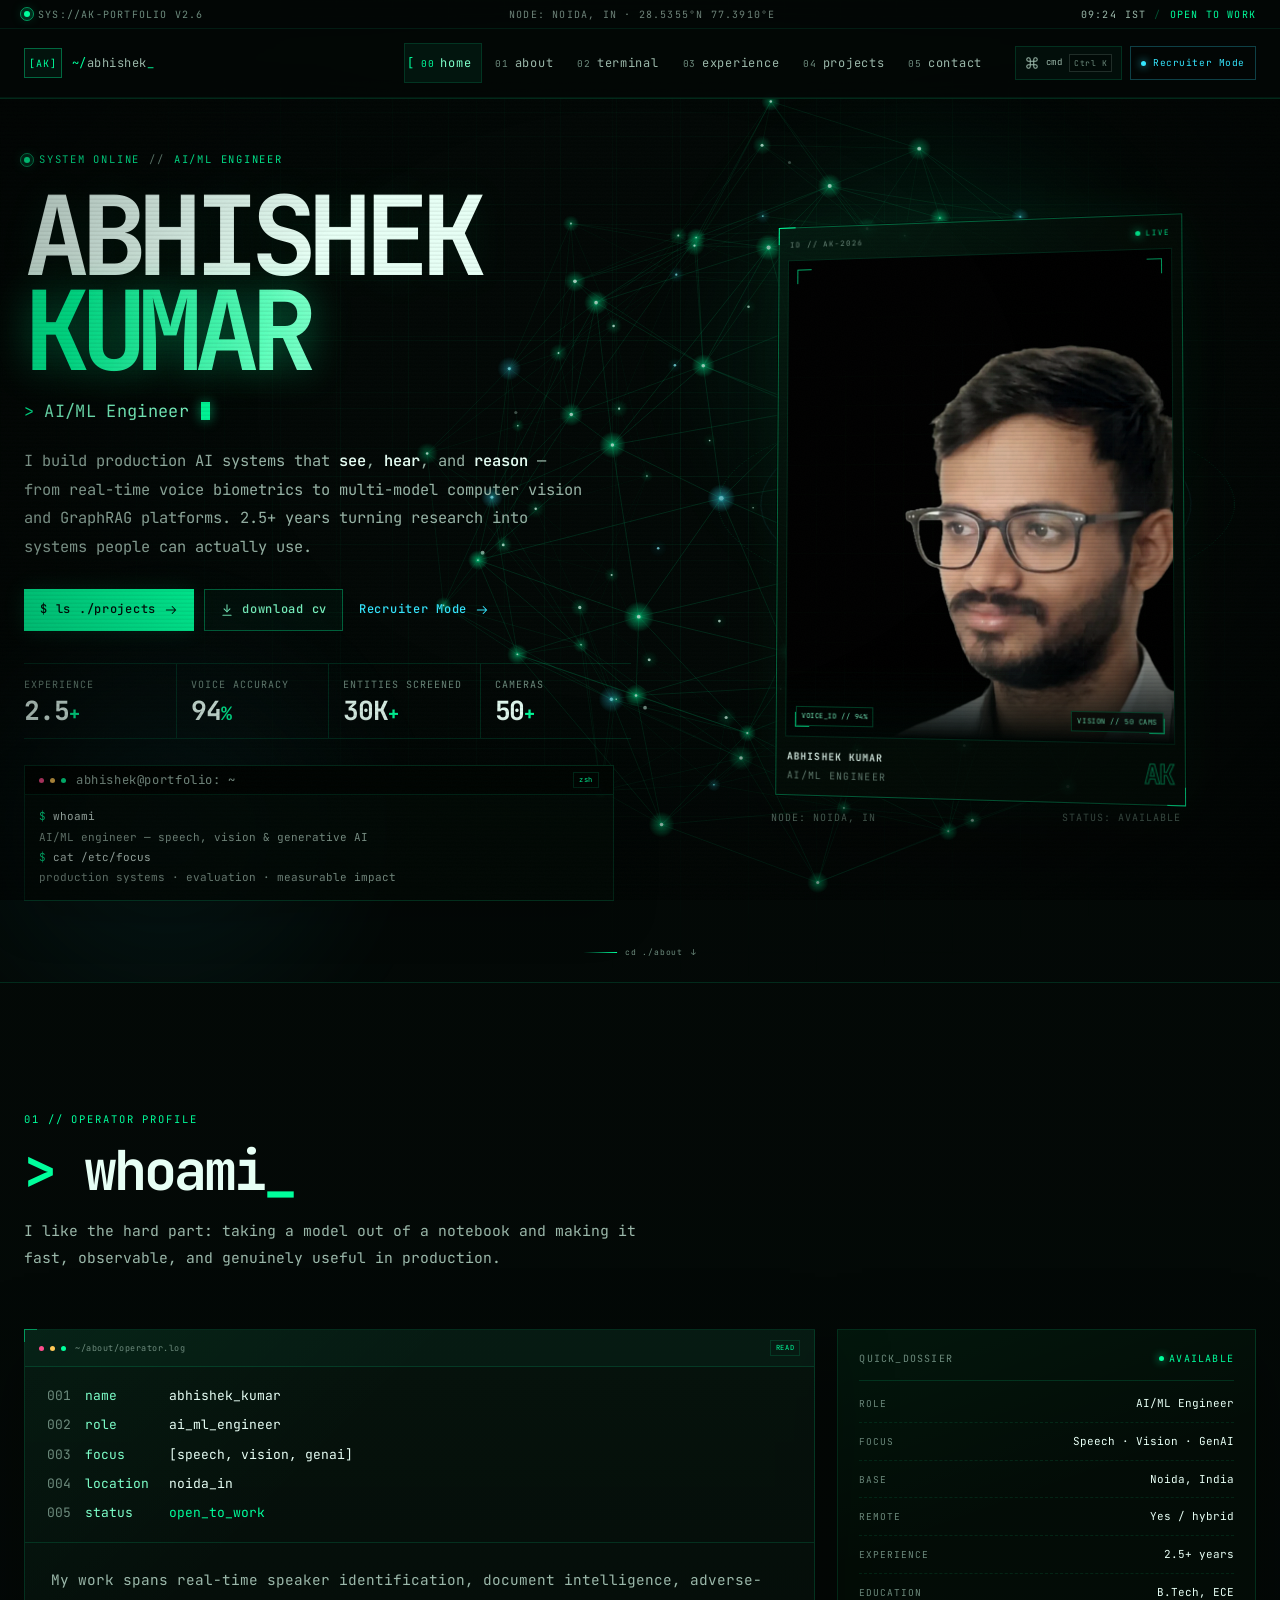
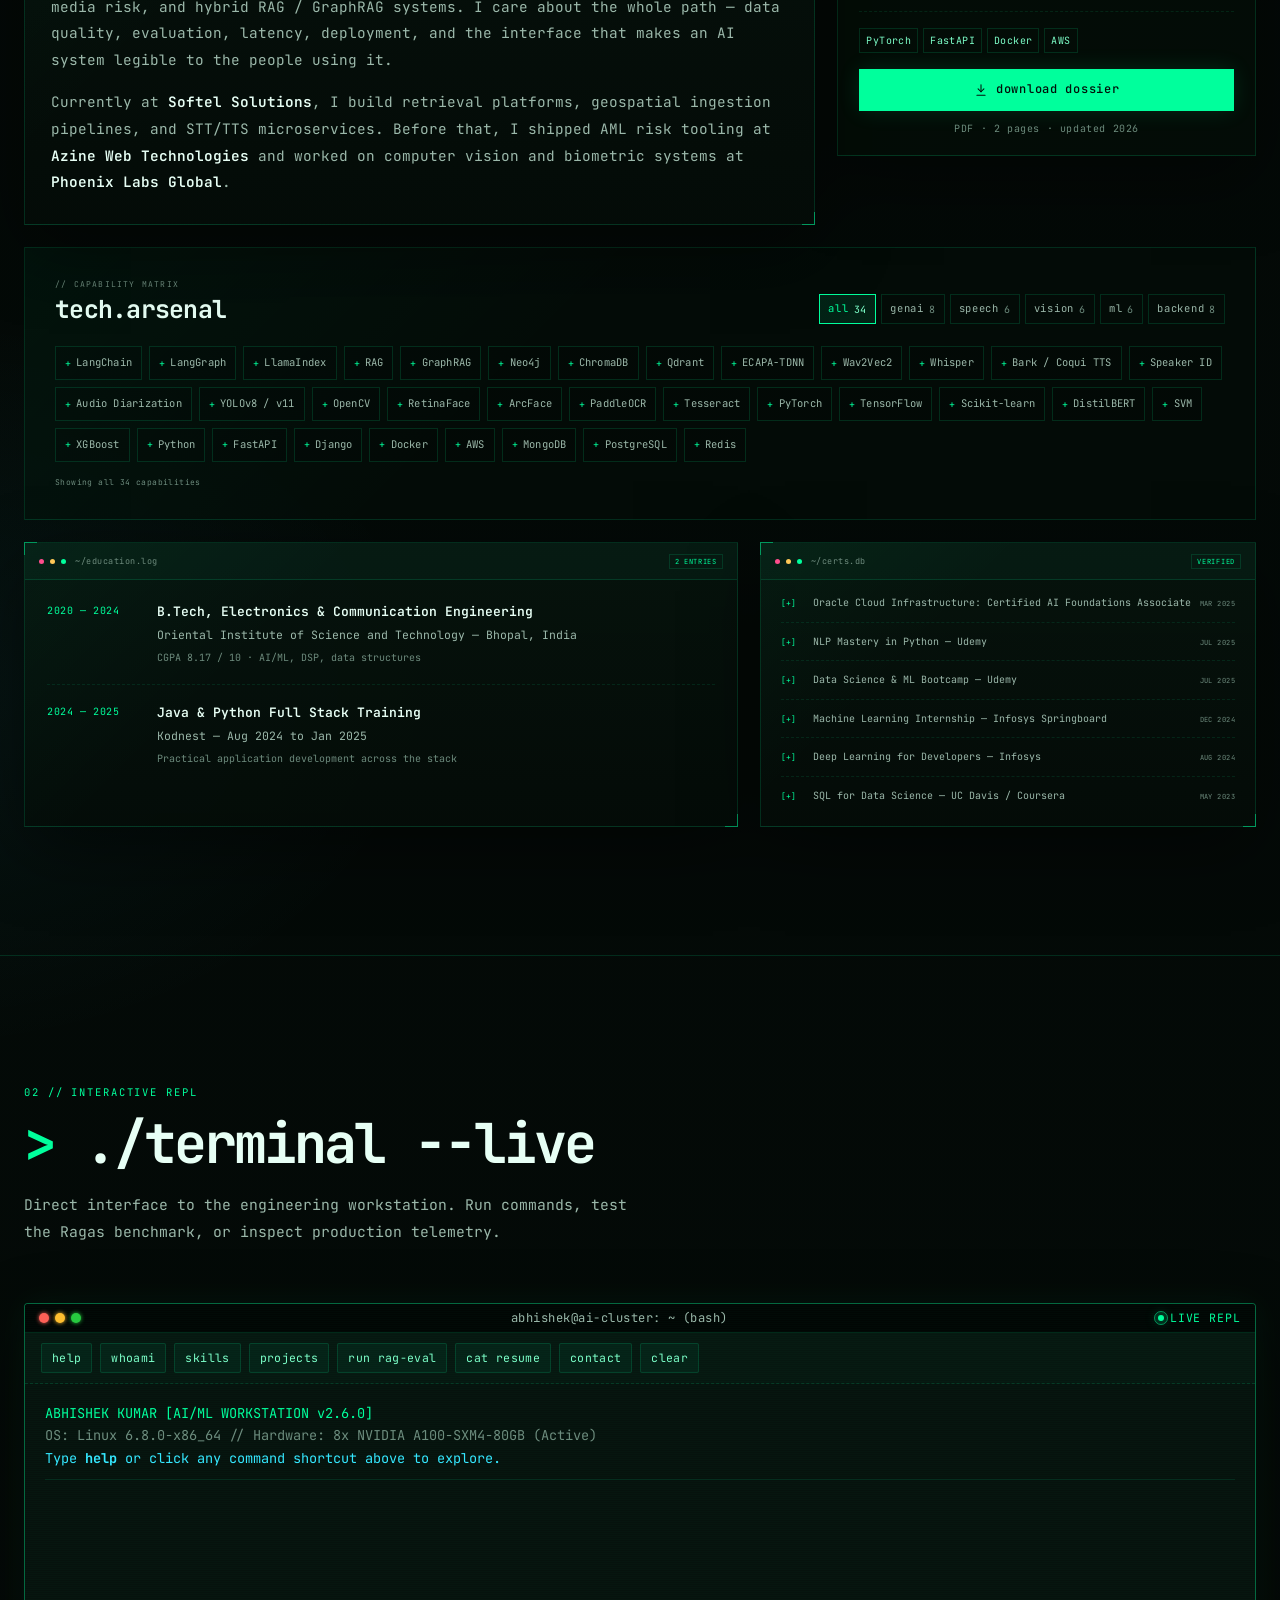
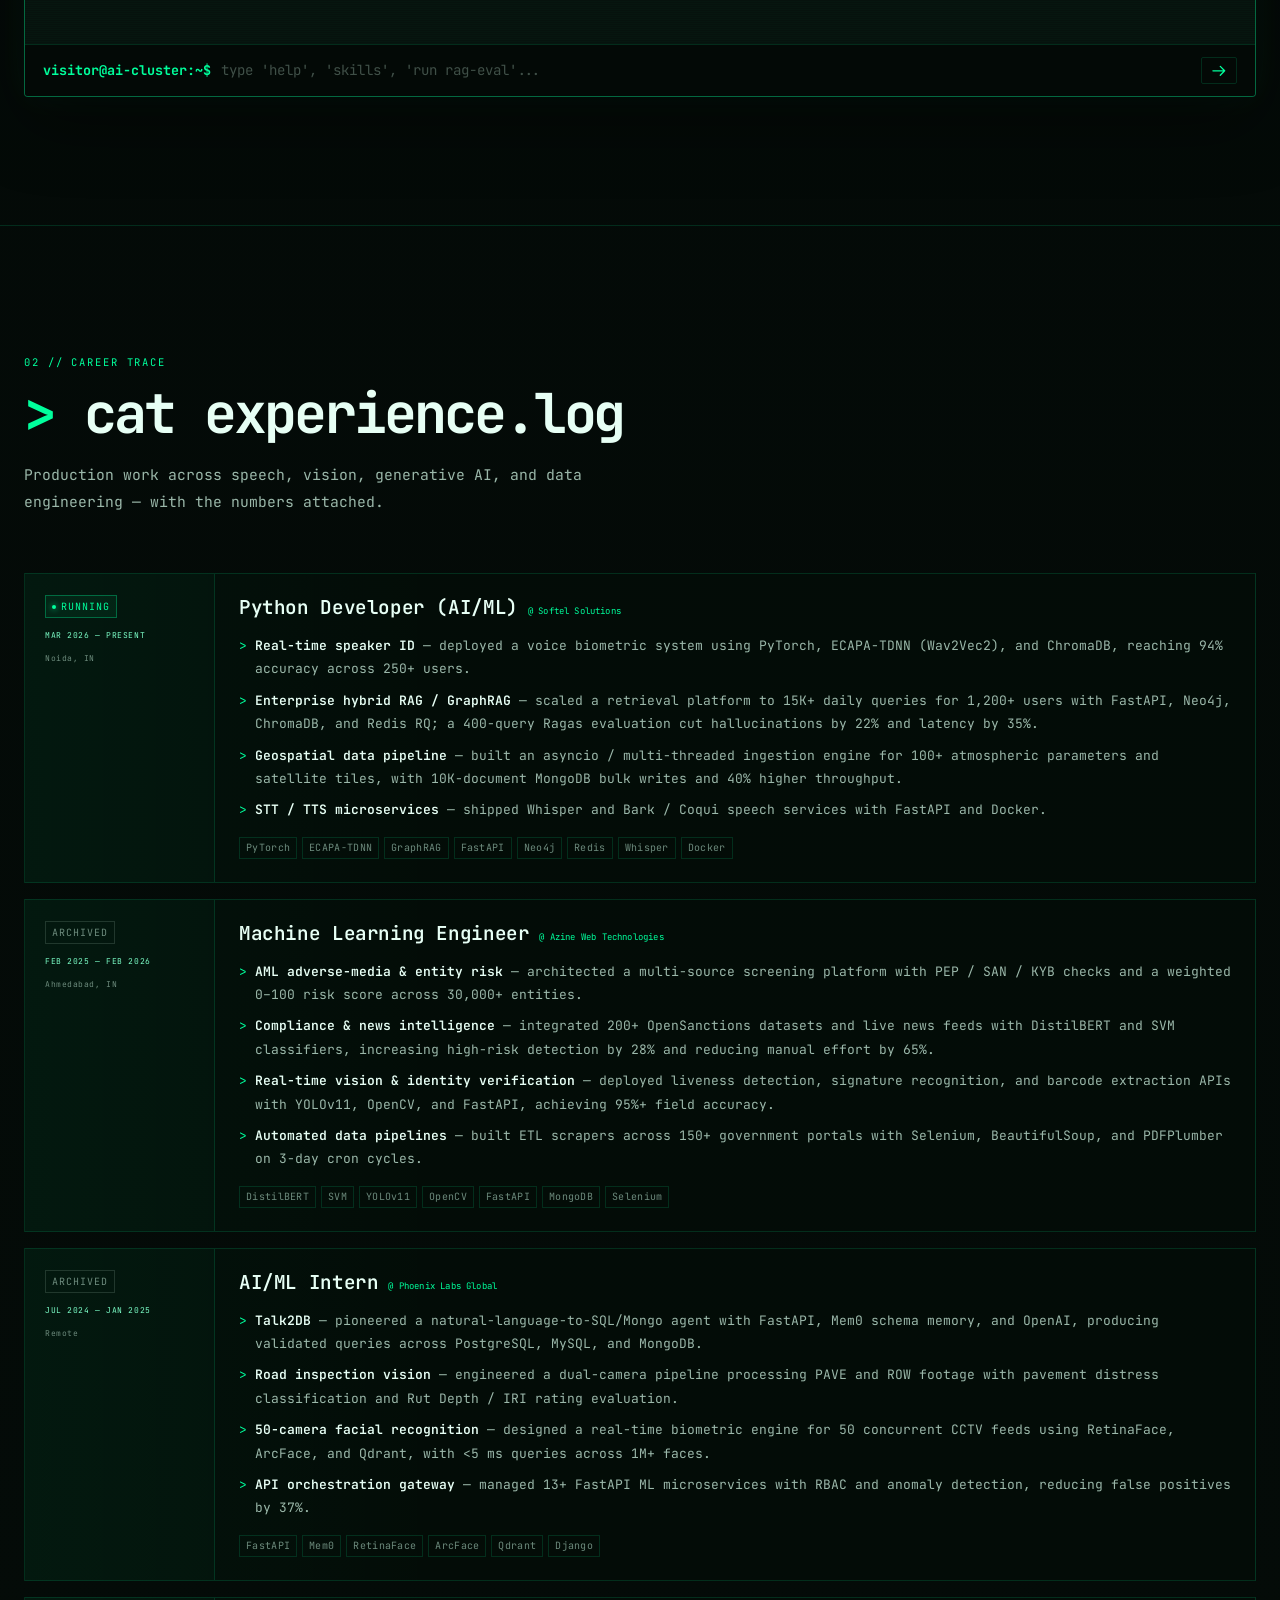
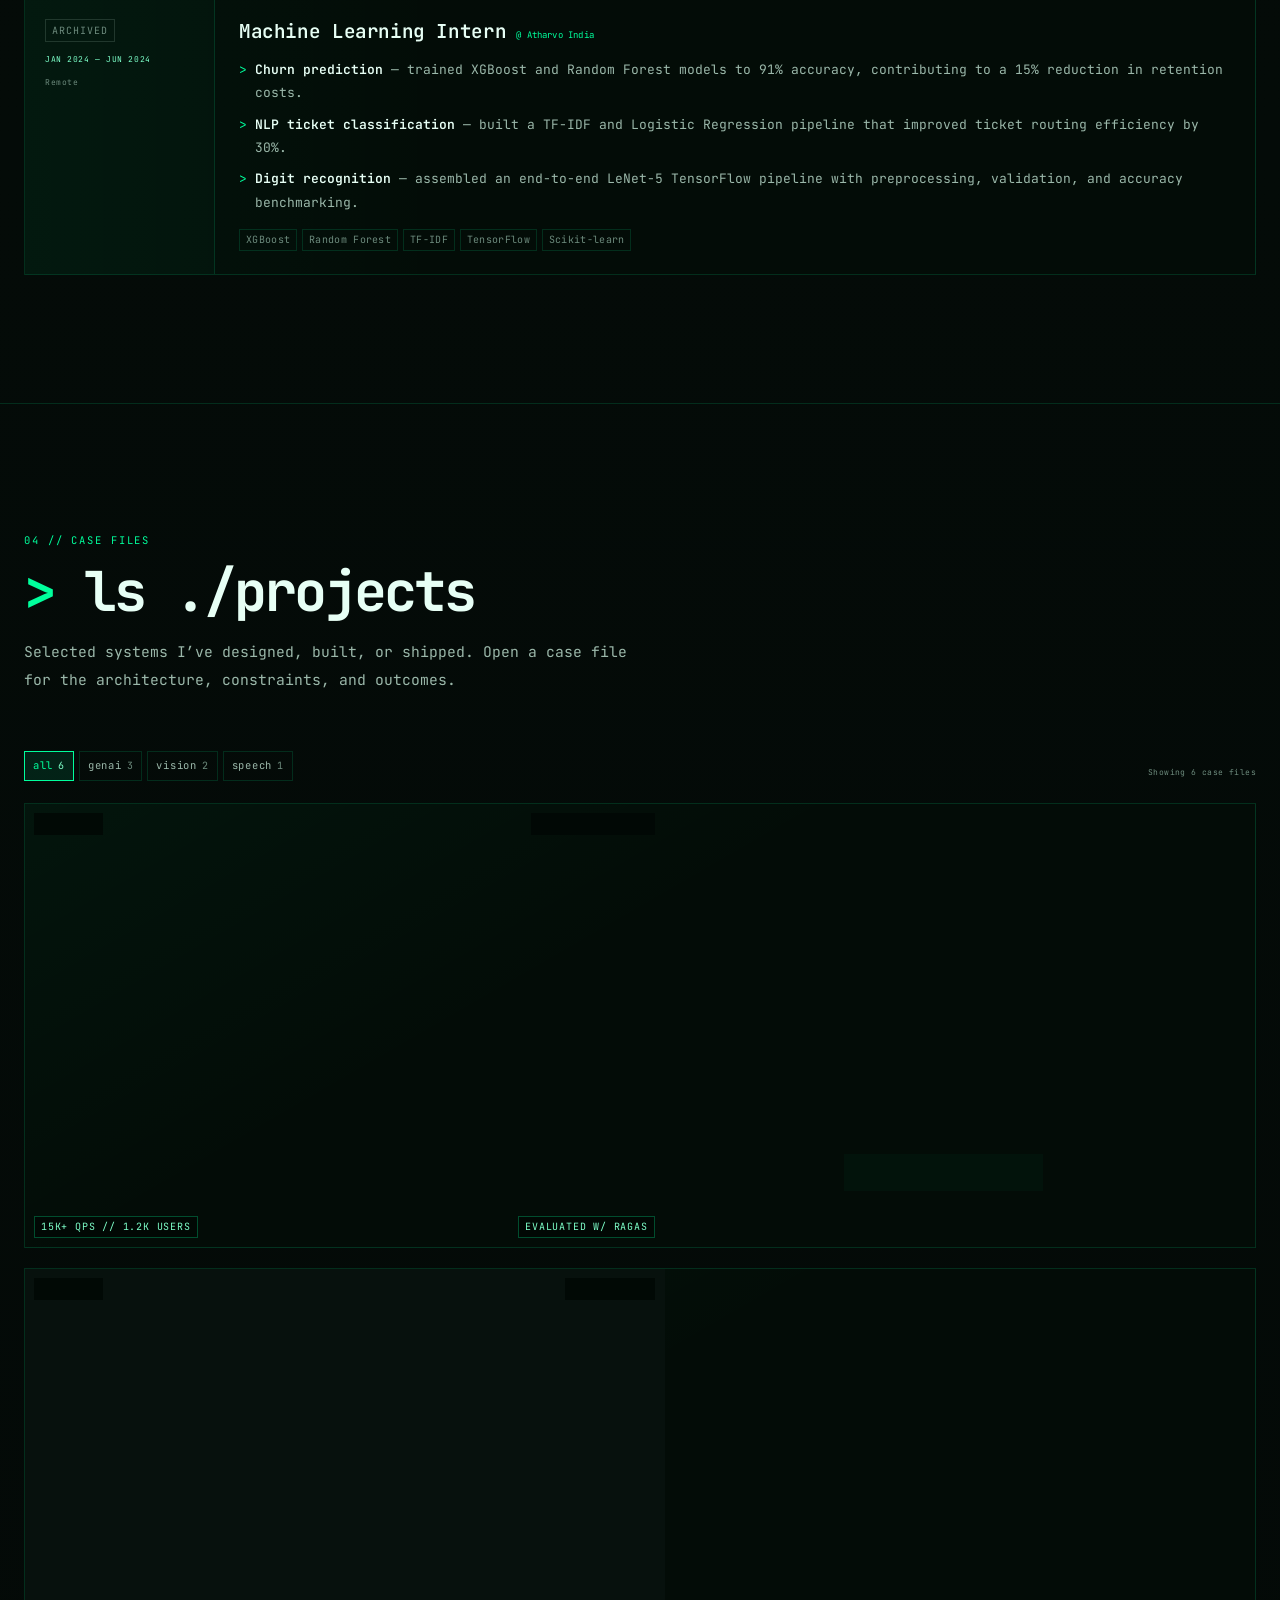
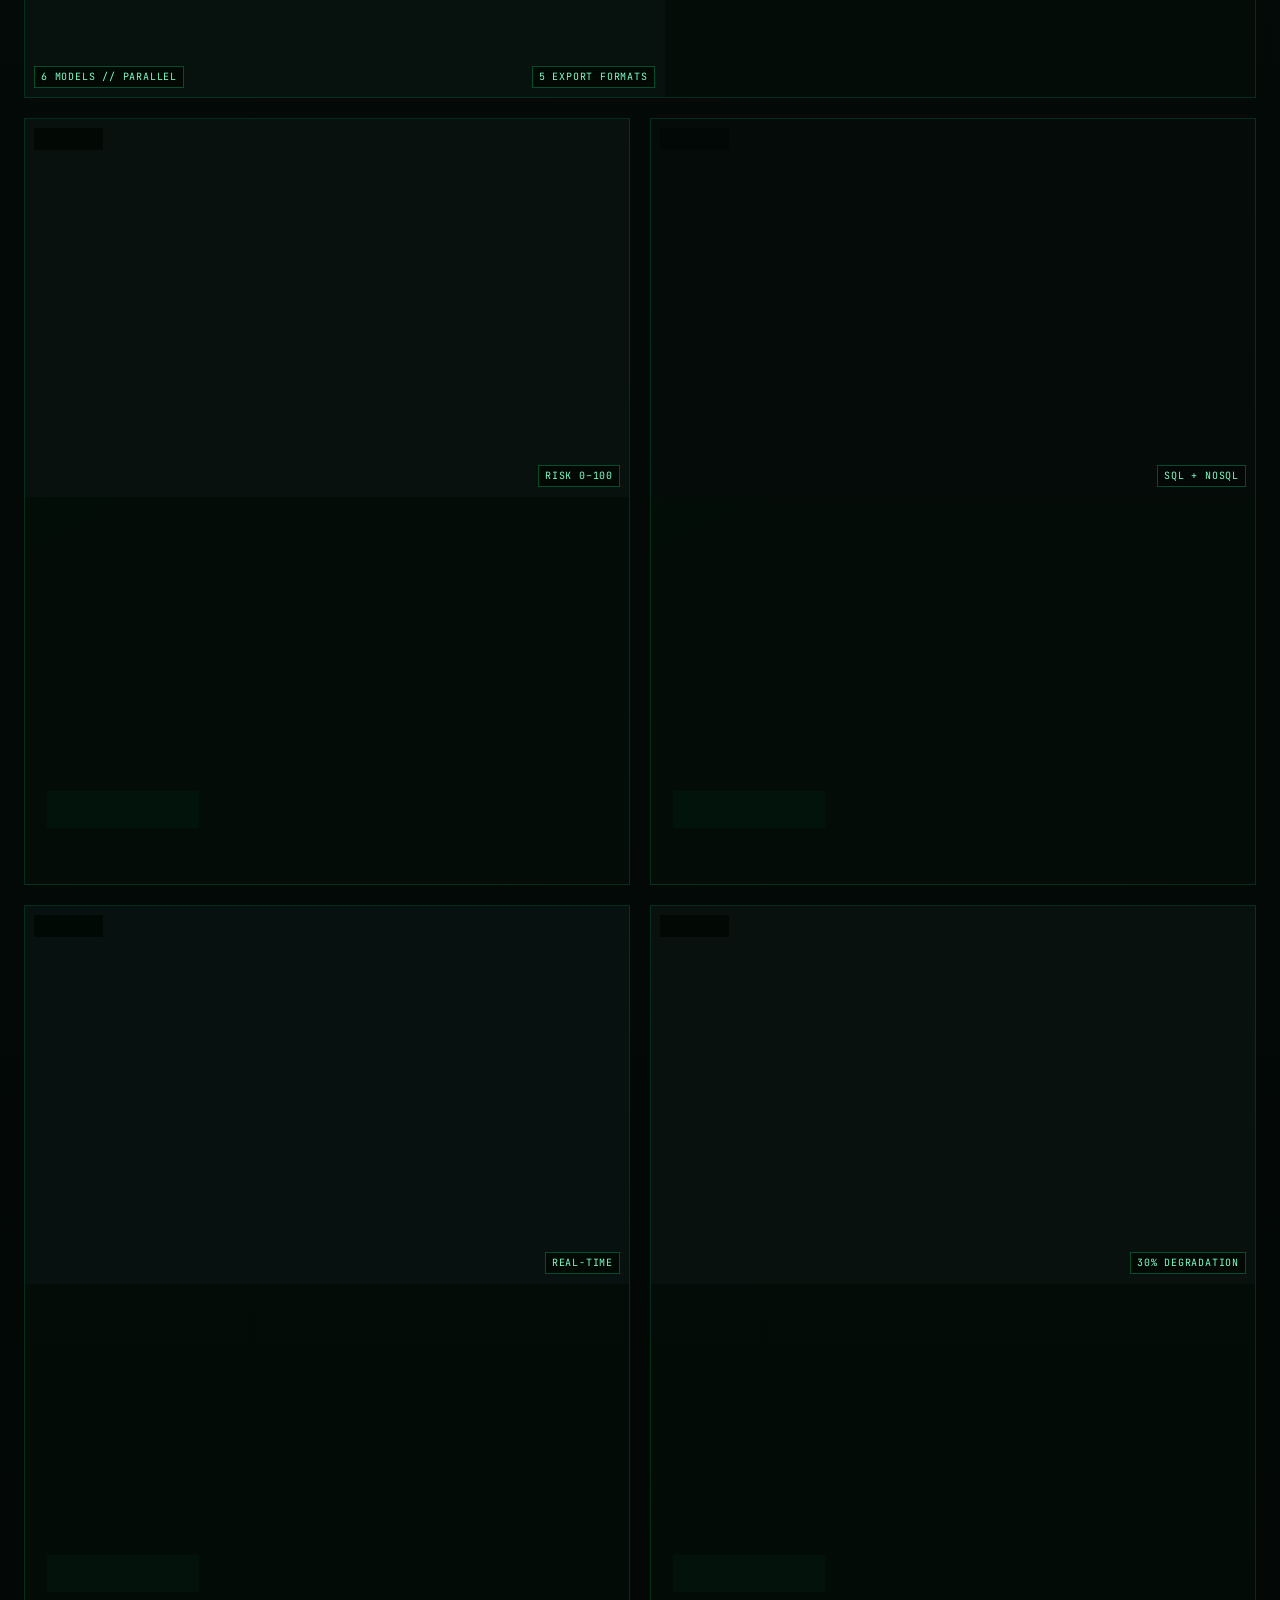
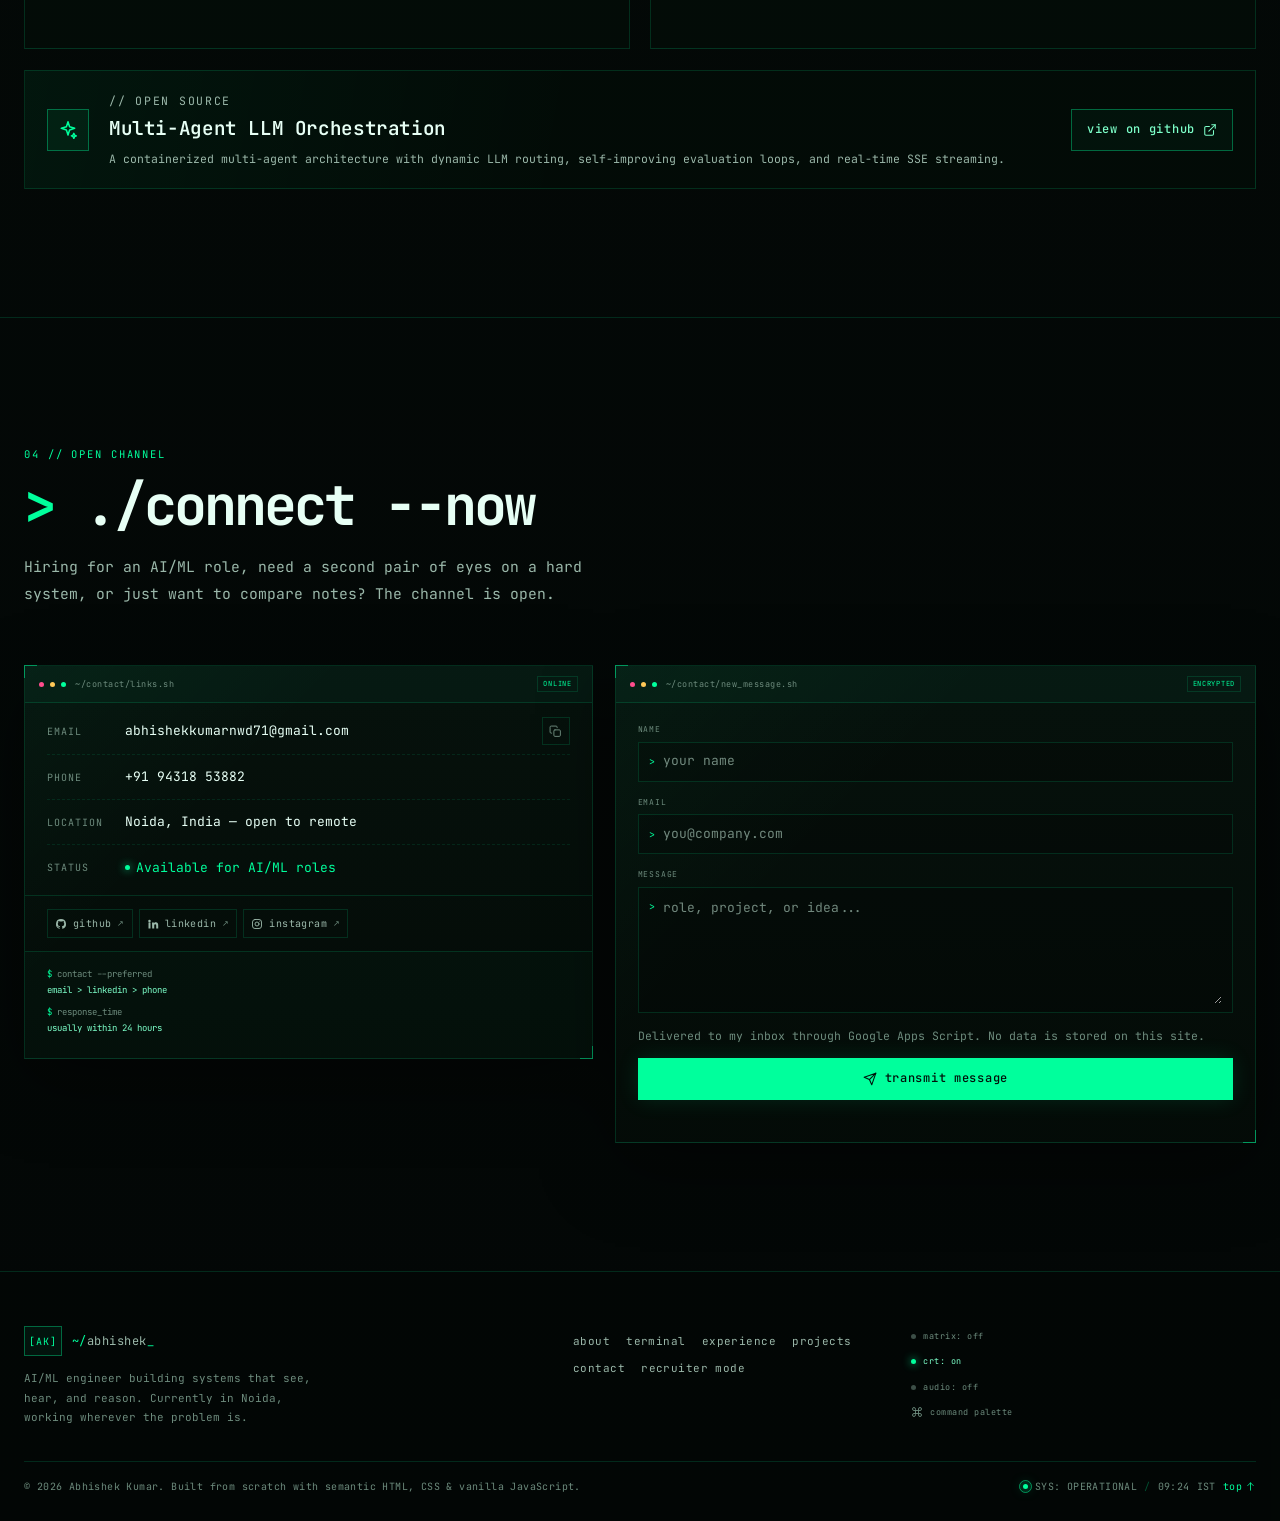
==== commit 0eb6646d: "form bug fixed" ====
--- a/hacker.html
+++ b/hacker.html
@@ -3,7 +3,7 @@
   <head>
     <meta charset="UTF-8">
     <meta name="viewport" content="width=device-width, initial-scale=1.0">
-    <title>Abhishek Kumar // AI/ML Engineer — Hacker Mode</title>
+    <title>Abhishek Kumar // AI/ML Engineer &mdash; Hacker Mode</title>
     <meta name="description" content="Hacker Mode portfolio of Abhishek Kumar, an AI/ML engineer building production speech, vision, and generative AI systems. Explore the 3D terminal, case files, and interactive command palette.">
     <meta name="author" content="Abhishek Kumar">
     <meta name="theme-color" content="#030806">
@@ -11,15 +11,15 @@
     <meta name="robots" content="noindex, follow">
 
     <meta property="og:type" content="website">
-    <meta property="og:site_name" content="Abhishek Kumar — Hacker Mode">
-    <meta property="og:title" content="Abhishek Kumar // AI/ML Engineer — Hacker Mode">
+    <meta property="og:site_name" content="Abhishek Kumar &mdash; Hacker Mode">
+    <meta property="og:title" content="Abhishek Kumar // AI/ML Engineer &mdash; Hacker Mode">
     <meta property="og:description" content="A fully interactive, terminal-inspired portfolio: 3D neural hero, case files, and production AI systems.">
-    <meta property="og:url" content="https://personal-portfolio-jet-nine.vercel.app/hacker.html">
-    <meta property="og:image" content="https://personal-portfolio-jet-nine.vercel.app/images/og-cover.jpg">
+    <meta property="og:url" content="https://abhi-portfolio-green.vercel.app/hacker">
+    <meta property="og:image" content="https://abhi-portfolio-green.vercel.app/images/og-cover.jpg">
     <meta name="twitter:card" content="summary_large_image">
-    <meta name="twitter:title" content="Abhishek Kumar // AI/ML Engineer — Hacker Mode">
+    <meta name="twitter:title" content="Abhishek Kumar // AI/ML Engineer &mdash; Hacker Mode">
     <meta name="twitter:description" content="A fully interactive, terminal-inspired portfolio: 3D neural hero, case files, and production AI systems.">
-    <meta name="twitter:image" content="https://personal-portfolio-jet-nine.vercel.app/images/og-cover.jpg">
+    <meta name="twitter:image" content="https://abhi-portfolio-green.vercel.app/images/og-cover.jpg">
 
     <link rel="icon" type="image/x-icon" href="images/favicon.ico">
     <link rel="apple-touch-icon" href="images/apple-touch-icon.png">
@@ -35,8 +35,8 @@
         "name": "Abhishek Kumar",
         "jobTitle": "AI/ML Engineer",
         "description": "AI/ML engineer building production speech, vision, and generative AI systems.",
-        "url": "https://personal-portfolio-jet-nine.vercel.app/hacker.html",
-        "image": "https://personal-portfolio-jet-nine.vercel.app/images/og-cover.jpg",
+        "url": "https://abhi-portfolio-green.vercel.app/",
+        "image": "https://abhi-portfolio-green.vercel.app/images/og-cover.jpg",
         "email": "mailto:abhishekkumarnwd71@gmail.com",
         "telephone": "+91-94318-53882",
         "address": {
@@ -131,7 +131,7 @@
         </div>
       </div>
       <nav class="main-nav container" aria-label="Main navigation">
-        <a class="brand" href="#home" aria-label="Abhishek Kumar — back to top">
+        <a class="brand" href="#home" aria-label="Abhishek Kumar &mdash; back to top">
           <span class="brand__mark" aria-hidden="true">[AK]</span>
           <span class="brand__text"><span class="brand__prompt">~/</span>abhishek<span class="brand__cursor" aria-hidden="true">_</span></span>
         </a>
@@ -607,14 +607,7 @@
                     <circle cx="520" cy="190" r="24" fill="#061a12" stroke="#00ff9c" stroke-width="2.5"/>
                     <text x="520" y="194" fill="#00ff9c" font-size="10" font-weight="bold" text-anchor="middle" font-family="monospace">OUTPUT</text>
                   </g>
-                  <g fill="#9fe9c8" font-size="10" font-family="monospace">
-                    <text x="24" y="36">GRAPHRAG // ENTERPRISE PIPELINE</text>
-                    <text x="24" y="54" opacity="0.6">FASTAPI + NEO4J + CHROMADB + REDIS RQ</text>
-                    <text x="616" y="36" text-anchor="end" fill="#35e7ff">15,000+ QUERIES/DAY</text>
-                    <text x="616" y="54" text-anchor="end" fill="#00ff9c">RAGAS EVAL: 94.2%</text>
-                    <text x="24" y="396" fill="#ffc857">LATENCY: -35% (P95 &lt; 140ms)</text>
-                    <text x="616" y="396" text-anchor="end" fill="#ff4d8d">HALLUCINATION: -22%</text>
-                  </g>
+
                 </svg>
                 <span class="visual-tag visual-tag--tl">CASE_005</span>
                 <span class="visual-tag visual-tag--tr">PRODUCTION SCALE</span>
@@ -691,18 +684,7 @@
                     </g>
                   </g>
                   <rect class="road-scanline" x="0" y="0" width="640" height="2" fill="url(#scan-fade)"/>
-                  <g class="road-hud">
-                    <text x="24" y="40">ROADVISION-AI // NSV SURVEY</text>
-                    <text x="24" y="60" opacity=".6">PAVE + ROW CAMERA FUSION</text>
-                    <text x="616" y="40" text-anchor="end">FRAME 004821</text>
-                    <text x="616" y="60" text-anchor="end" opacity=".6">MODE: ANALYZE</text>
-                  </g>
-                  <g class="road-health">
-                    <text x="24" y="392">ROAD HEALTH</text>
-                    <rect x="112" y="380" width="110" height="6" rx="3" fill="#123524"/>
-                    <rect x="112" y="380" width="70" height="6" rx="3" fill="#ffc857"/>
-                    <text x="234" y="392" fill="#ffe29a">68 / FAIR</text>
-                  </g>
+
                 </svg>
                 <span class="visual-tag visual-tag--tl">CASE_001</span>
                 <span class="visual-tag visual-tag--tr">OPEN SOURCE</span>
@@ -750,7 +732,7 @@
                     <circle cx="84" cy="70" r="13"/><circle cx="392" cy="66" r="13"/><circle cx="72" cy="226" r="13"/><circle cx="410" cy="226" r="13"/><circle cx="240" cy="44" r="13"/><circle cx="240" cy="260" r="13"/>
                   </g>
                   <g class="net-labels" fill="#9fe9c8" font-size="10">
-                    <text x="84" y="49" text-anchor="middle">PEP</text>
+                    <text x="84" y="54" text-anchor="middle">PEP</text>
                     <text x="392" y="45" text-anchor="middle">SAN</text>
                     <text x="72" y="253" text-anchor="middle">NEWS</text>
                     <text x="410" y="253" text-anchor="middle">KYB</text>
@@ -758,13 +740,10 @@
                     <text x="240" y="282" text-anchor="middle">200+</text>
                   </g>
                   <circle class="net-core" cx="240" cy="150" r="46" fill="#120910" stroke="#ff4d8d" stroke-width="1.5"/>
-                  <text x="240" y="143" text-anchor="middle" fill="#ff8ab4" font-size="9" letter-spacing="2">RISK</text>
+                  <text x="240" y="138" text-anchor="middle" fill="#ff8ab4" font-size="9" letter-spacing="2">RISK</text>
                   <text class="net-score" x="240" y="170" text-anchor="middle" fill="#ffd0e0" font-size="28" font-weight="700">87</text>
                   <rect class="visual-scanline" x="0" y="0" width="480" height="2" fill="#ff4d8d" opacity=".35"/>
-                  <g fill="#6f9a86" font-size="9">
-                    <text x="20" y="28">AML // ENTITY GRAPH</text>
-                    <text x="460" y="28" text-anchor="end">LIVE FEEDS</text>
-                  </g>
+
                 </svg>
                 <span class="visual-tag visual-tag--tl">CASE_002</span>
                 <span class="visual-tag visual-tag--br">RISK 0&ndash;100</span>
@@ -806,12 +785,7 @@
                   <text x="240" y="142" fill="#ffe29a" font-size="10" font-weight="bold" text-anchor="middle" font-family="monospace">MEM0 AGENT</text>
                   <text x="240" y="160" fill="#ffc857" font-size="8" text-anchor="middle" font-family="monospace">SCHEMA MEMORY</text>
                   <path d="M136 148h60M284 148h60" stroke="#00ff9c" stroke-width="2" stroke-dasharray="4 4"/>
-                  <g fill="#9fe9c8" font-size="9" font-family="monospace">
-                    <text x="20" y="28">TALK2DB // NATURAL LANGUAGE AGENT</text>
-                    <text x="460" y="28" text-anchor="end" fill="#35e7ff">3 DB ENGINES</text>
-                    <text x="20" y="282" fill="#7dffc9">SYNTAX VALIDATED // ZERO HALLUCINATION</text>
-                    <text x="460" y="282" text-anchor="end" fill="#ffc857">&lt;180ms GENERATION</text>
-                  </g>
+
                 </svg>
                 <span class="visual-tag visual-tag--tl">CASE_006</span>
                 <span class="visual-tag visual-tag--br">SQL + NOSQL</span>
@@ -855,14 +829,7 @@
                   <text x="240" y="197" text-anchor="middle" fill="#8bf3ff" font-size="10" letter-spacing="2">VOICE_ID // 94%</text>
                   <polyline class="voice-wave" points="24,240 40,240 48,226 56,252 64,218 72,260 80,234 88,246 96,212 104,258 112,228 120,242 128,220 136,254 144,236 152,244 160,208 168,262 176,226 184,248 192,216 200,256 208,232 216,244 224,222 232,252 240,238 248,246 256,214 264,258 272,230 280,242 288,220 296,254 304,236 312,244 320,210 328,260 336,228 344,248 352,218 360,256 368,234 376,246 384,224 392,252 400,238 408,244 416,220 424,254 432,234 440,246 448,228 456,240 464,240" fill="none" stroke="#00ff9c" stroke-width="1.5" stroke-linejoin="round"/>
                   <rect class="visual-scanline" x="0" y="0" width="480" height="2" fill="#35e7ff" opacity=".4"/>
-                  <g fill="#6f9a86" font-size="9">
-                    <text x="20" y="28">SPEAKER // BIOMETRIC MATCH</text>
-                    <text x="460" y="28" text-anchor="end">250+ ENROLLED</text>
-                  </g>
-                  <g fill="#9fe9c8" font-size="9">
-                    <text x="20" y="286">ECAPA-TDNN</text>
-                    <text x="460" y="286" text-anchor="end">CHROMADB</text>
-                  </g>
+
                 </svg>
                 <span class="visual-tag visual-tag--tl">CASE_003</span>
                 <span class="visual-tag visual-tag--br">REAL-TIME</span>
@@ -885,7 +852,7 @@
               </div>
             </article>
 
-            <article class="project project--wide" data-cat="vision" data-reveal>
+            <article class="project" data-cat="vision" data-reveal>
               <div class="project__visual project__visual--doc" aria-hidden="true">
                 <svg viewBox="0 0 480 300" preserveAspectRatio="xMidYMid slice" focusable="false">
                   <rect width="480" height="300" fill="#08110e"/>
@@ -910,14 +877,7 @@
                     <text x="152" y="196" fill="#ffe29a" font-size="9">PDF417 // 0.97</text>
                   </g>
                   <rect class="visual-scanline" x="0" y="0" width="480" height="2" fill="#ffc857" opacity=".3"/>
-                  <g fill="#6f9a86" font-size="9">
-                    <text x="20" y="28">DOCUMENT // FIELD EXTRACTION</text>
-                    <text x="460" y="28" text-anchor="end">MULTI-COUNTRY</text>
-                  </g>
-                  <g fill="#9fe9c8" font-size="9">
-                    <text x="20" y="286">YOLOv11 + OCR FALLBACK</text>
-                    <text x="460" y="286" text-anchor="end">95%+</text>
-                  </g>
+
                 </svg>
                 <span class="visual-tag visual-tag--tl">CASE_004</span>
                 <span class="visual-tag visual-tag--br">30% DEGRADATION</span>
@@ -1024,7 +984,7 @@
                 </div>
                 <div class="field">
                   <label for="message">message</label>
-                  <div class="field__control field__control--area"><span aria-hidden="true">&gt;</span><textarea id="message" name="Message" rows="5" placeholder="role, project, or idea…" maxlength="2000" required></textarea></div>
+                  <div class="field__control field__control--area"><span aria-hidden="true">&gt;</span><textarea id="message" name="Message" rows="5" placeholder="role, project, or idea..." maxlength="2000" required></textarea></div>
                 </div>
                 <div class="hp-field" aria-hidden="true">
                   <label for="website">Leave this field empty</label>
@@ -1047,7 +1007,7 @@
       <div class="container">
         <div class="footer-top">
           <div class="footer-brand">
-            <a class="brand" href="#home" aria-label="Abhishek Kumar — back to top">
+            <a class="brand" href="#home" aria-label="Abhishek Kumar &mdash; back to top">
               <span class="brand__mark" aria-hidden="true">[AK]</span>
               <span class="brand__text"><span class="brand__prompt">~/</span>abhishek<span class="brand__cursor" aria-hidden="true">_</span></span>
             </a>
@@ -1064,6 +1024,7 @@
           <div class="footer-controls" role="group" aria-label="Display controls">
             <button class="fx-toggle" type="button" data-toggle="matrix" aria-pressed="false"><span class="fx-toggle__led" aria-hidden="true"></span>matrix: off</button>
             <button class="fx-toggle" type="button" data-toggle="crt" aria-pressed="true"><span class="fx-toggle__led" aria-hidden="true"></span>crt: on</button>
+            <button class="fx-toggle" type="button" data-toggle="audio" aria-pressed="false"><span class="fx-toggle__led" aria-hidden="true"></span>audio: off</button>
             <button class="fx-toggle" type="button" data-open-palette><svg class="icon" aria-hidden="true"><use href="#i-command"></use></svg> command palette</button>
           </div>
         </div>
@@ -1081,7 +1042,7 @@
         <div class="command-dialog__head">
           <span class="command-dialog__prompt" aria-hidden="true">&gt;</span>
           <label class="sr-only" for="palette-search">Search commands</label>
-          <input id="palette-search" type="text" placeholder="type a command or section…" autocomplete="off" spellcheck="false" aria-controls="palette-list" aria-describedby="palette-help">
+          <input id="palette-search" type="text" placeholder="type a command or section..." autocomplete="off" spellcheck="false" aria-controls="palette-list" aria-describedby="palette-help">
           <kbd>esc</kbd>
         </div>
         <div class="command-dialog__meta"><span>COMMAND PALETTE</span><span id="palette-count">22 commands</span></div>
@@ -1435,6 +1396,6 @@
       </div>
     </dialog>
 
-    <script src="hacker.js" defer onerror="document.documentElement.classList.remove('js')"></script>
+    <script src="hacker.js?v=2.2" defer onerror="document.documentElement.classList.remove('js')"></script>
   </body>
 </html>
--- a/hacker.css
+++ b/hacker.css
@@ -2031,14 +2031,16 @@
 .visual-tag {
   position: absolute;
   z-index: 2;
-  padding: 3px 5px;
-  border: 1px solid rgba(0, 255, 156, 0.22);
-  background: rgba(2, 8, 5, 0.72);
+  padding: 3px 6px;
+  border: 1px solid rgba(0, 255, 156, 0.28);
+  background: rgba(2, 8, 5, 0.88);
   color: var(--green-soft);
-  font-size: 7px;
+  font-size: 8px;
   letter-spacing: 0.08em;
   line-height: 1.4;
   backdrop-filter: blur(4px);
+  -webkit-backdrop-filter: blur(4px);
+  pointer-events: none;
 }
 
 .visual-tag--tl {
@@ -2086,21 +2088,35 @@
 }
 
 .project__body h3 {
+  display: flex;
+  align-items: flex-start;
+  min-height: 2.6em;
   color: var(--ink);
-  font-size: clamp(1.3rem, 2.4vw, 1.8rem);
+  font-size: clamp(1.12rem, 1.6vw, 1.35rem);
   font-weight: 600;
-  letter-spacing: -0.045em;
-  line-height: 1.1;
+  letter-spacing: -0.03em;
+  line-height: 1.28;
 }
 
 .project--featured .project__body h3 {
-  font-size: clamp(1.9rem, 3.5vw, 2.8rem);
+  min-height: auto;
+}
+
+.project--featured .project__body h3 {
+  font-size: clamp(1.35rem, 2.2vw, 1.85rem);
+  line-height: 1.25;
+  letter-spacing: -0.035em;
 }
 
 .project__summary {
+  min-height: 56px;
   color: var(--muted);
   font-size: 10.5px;
   line-height: 1.78;
+}
+
+.project--featured .project__summary {
+  min-height: auto;
 }
 
 .project--featured .project__summary {
@@ -2125,10 +2141,13 @@
 .project__metrics strong {
   display: block;
   color: var(--green);
-  font-size: clamp(1rem, 1.8vw, 1.25rem);
+  font-size: clamp(0.95rem, 1.5vw, 1.18rem);
   font-weight: 700;
-  letter-spacing: -0.04em;
+  letter-spacing: -0.03em;
   line-height: 1.2;
+  white-space: nowrap;
+  overflow: hidden;
+  text-overflow: ellipsis;
 }
 
 .project__metrics span {
@@ -3557,6 +3576,18 @@
 }
 
 @media (max-width: 560px) {
+  .project__metrics {
+    gap: 6px;
+  }
+
+  .project__metrics strong {
+    font-size: 0.95rem;
+  }
+
+  .project__metrics span {
+    font-size: 7px;
+  }
+
   .container {
     width: min(100% - 28px, var(--container));
   }
@@ -3858,6 +3889,14 @@
 }
 
 @media (max-width: 390px) {
+  .project__metrics {
+    grid-template-columns: repeat(2, minmax(0, 1fr));
+  }
+
+  .project__metrics li:last-child {
+    grid-column: 1 / -1;
+  }
+
   .container {
     width: calc(100% - 22px);
   }
